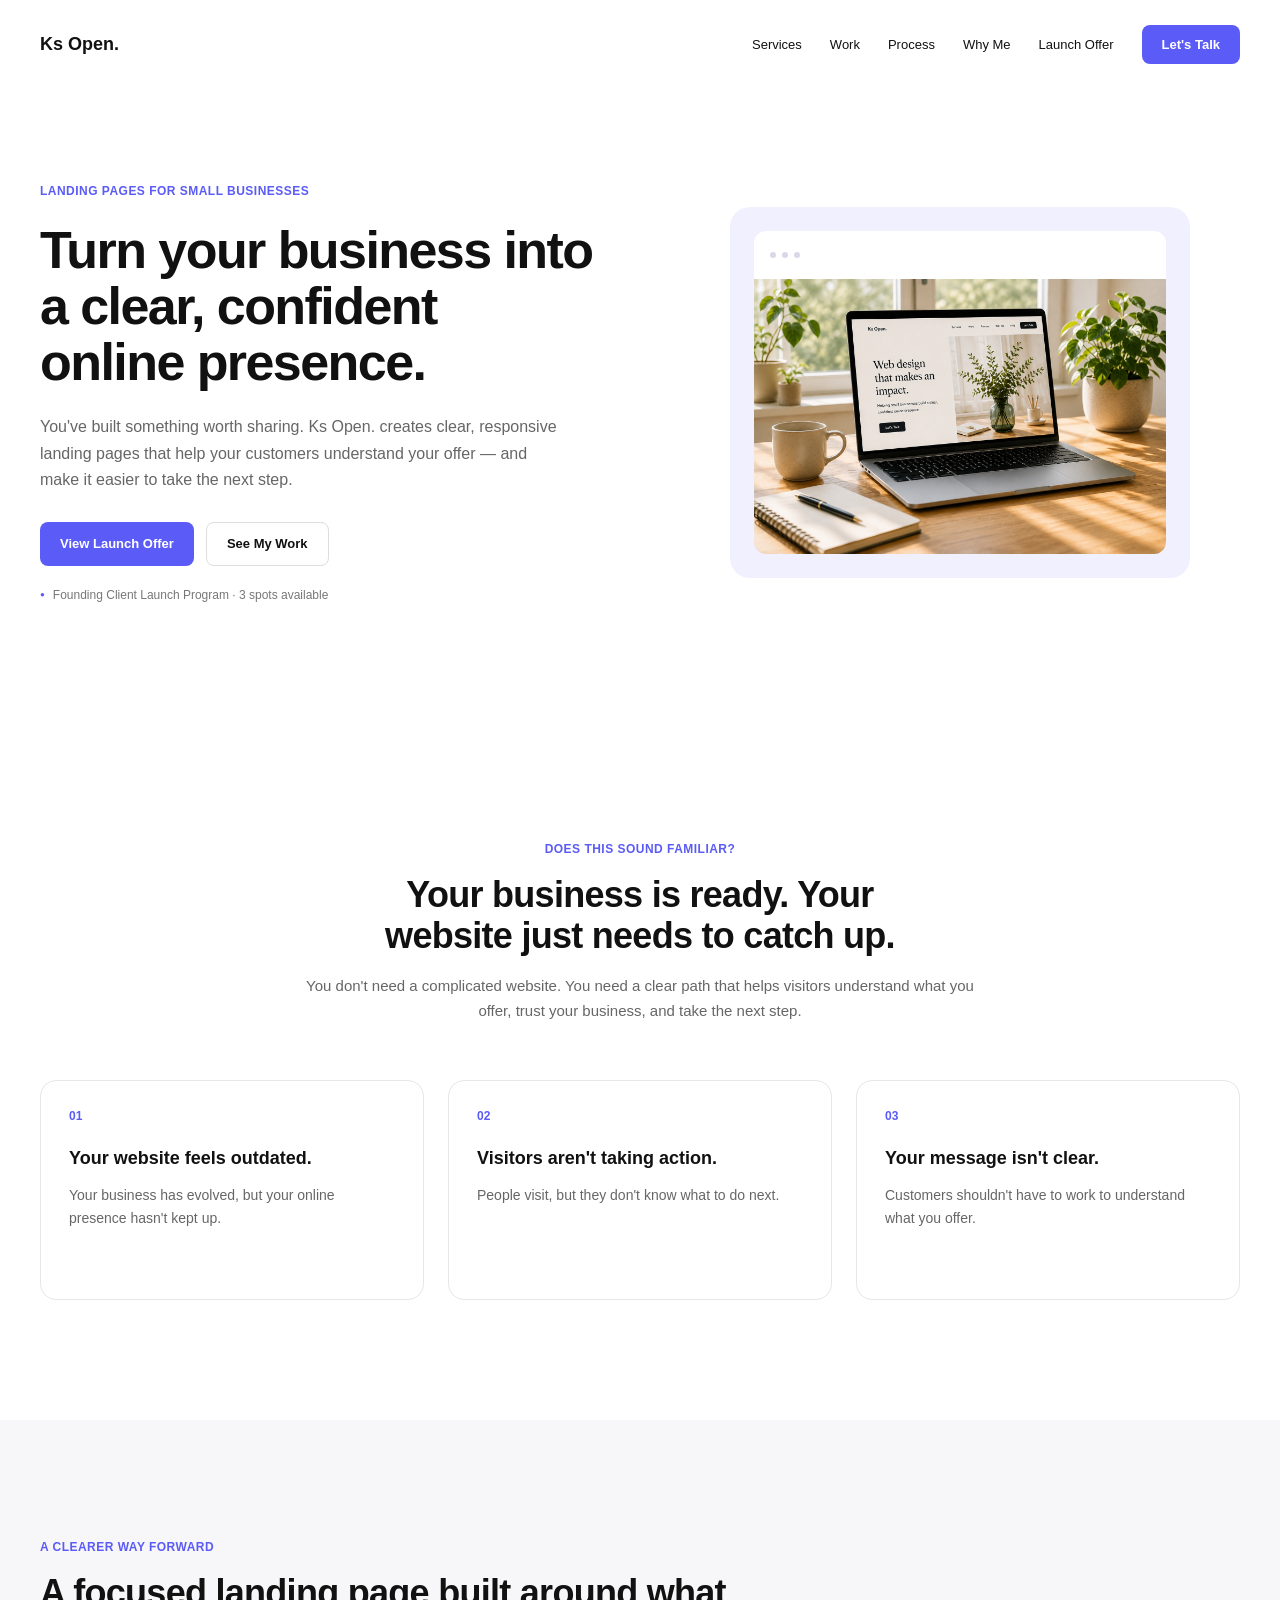
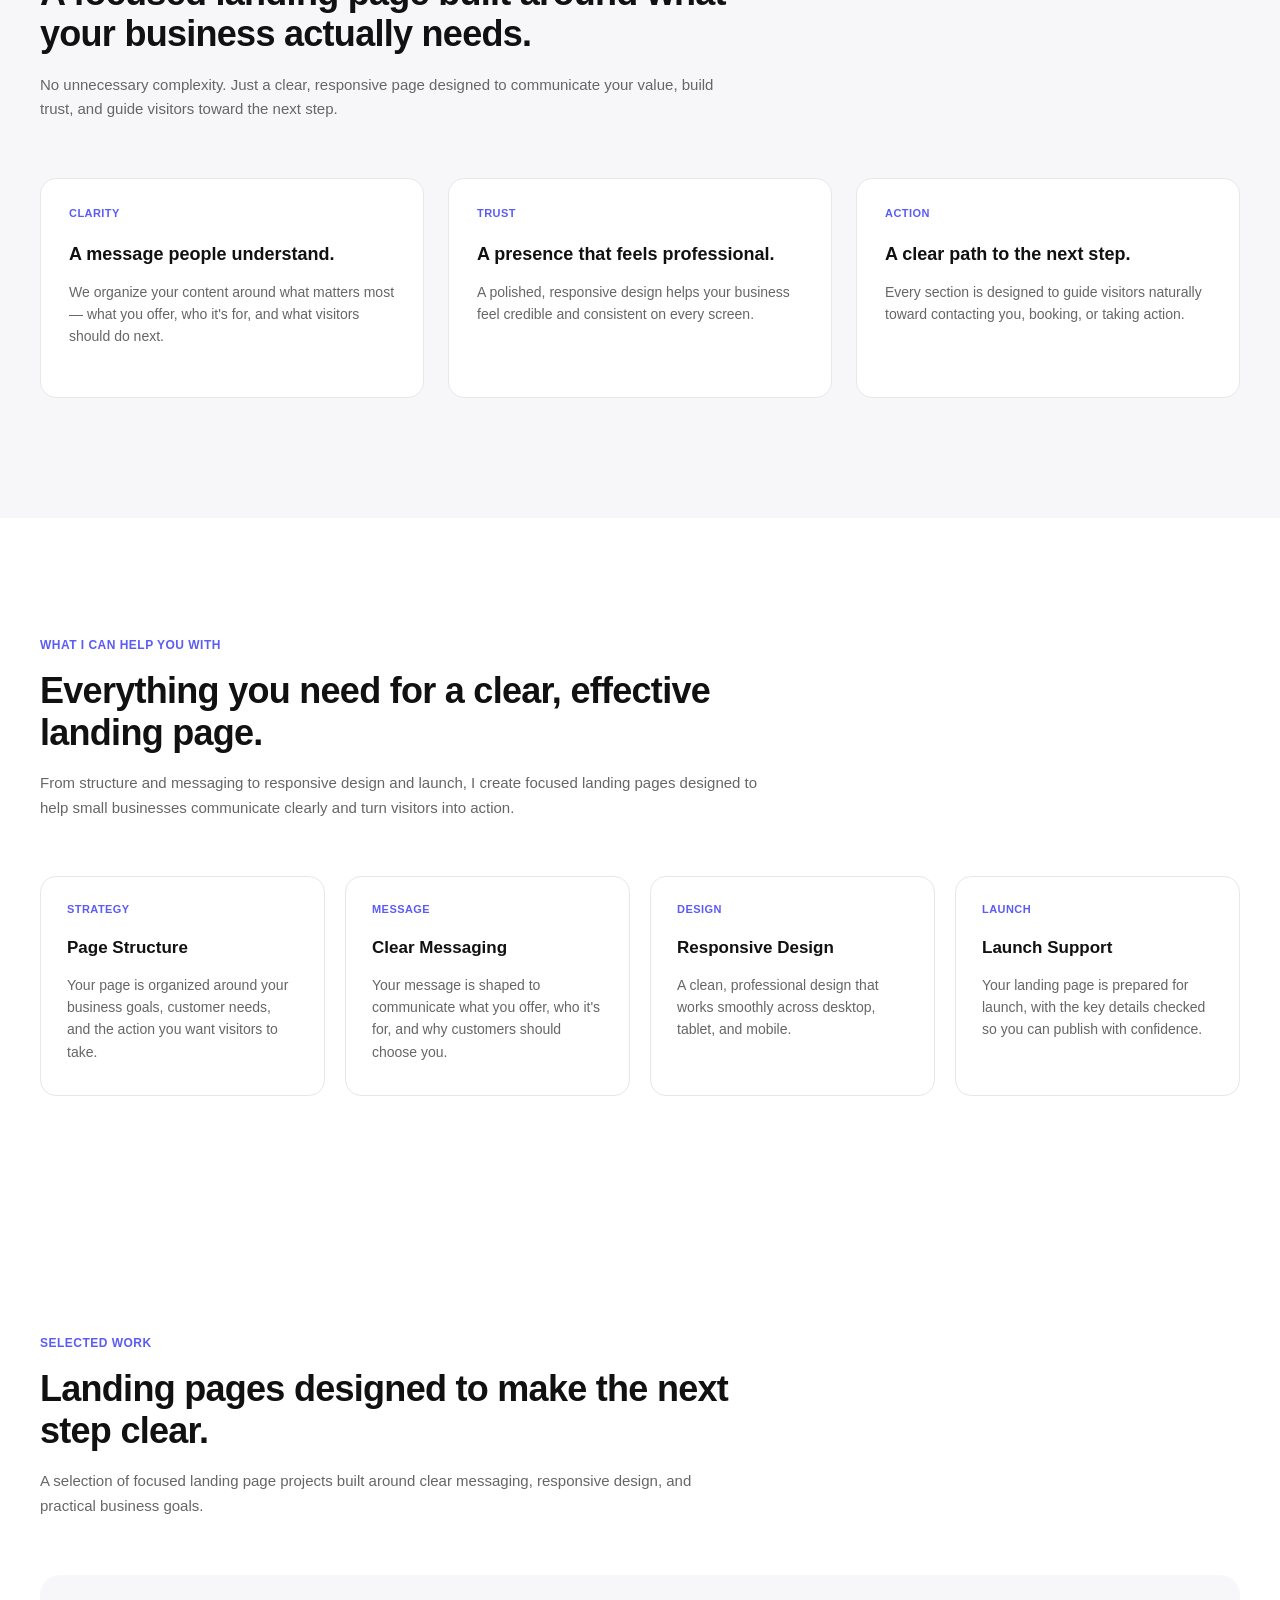
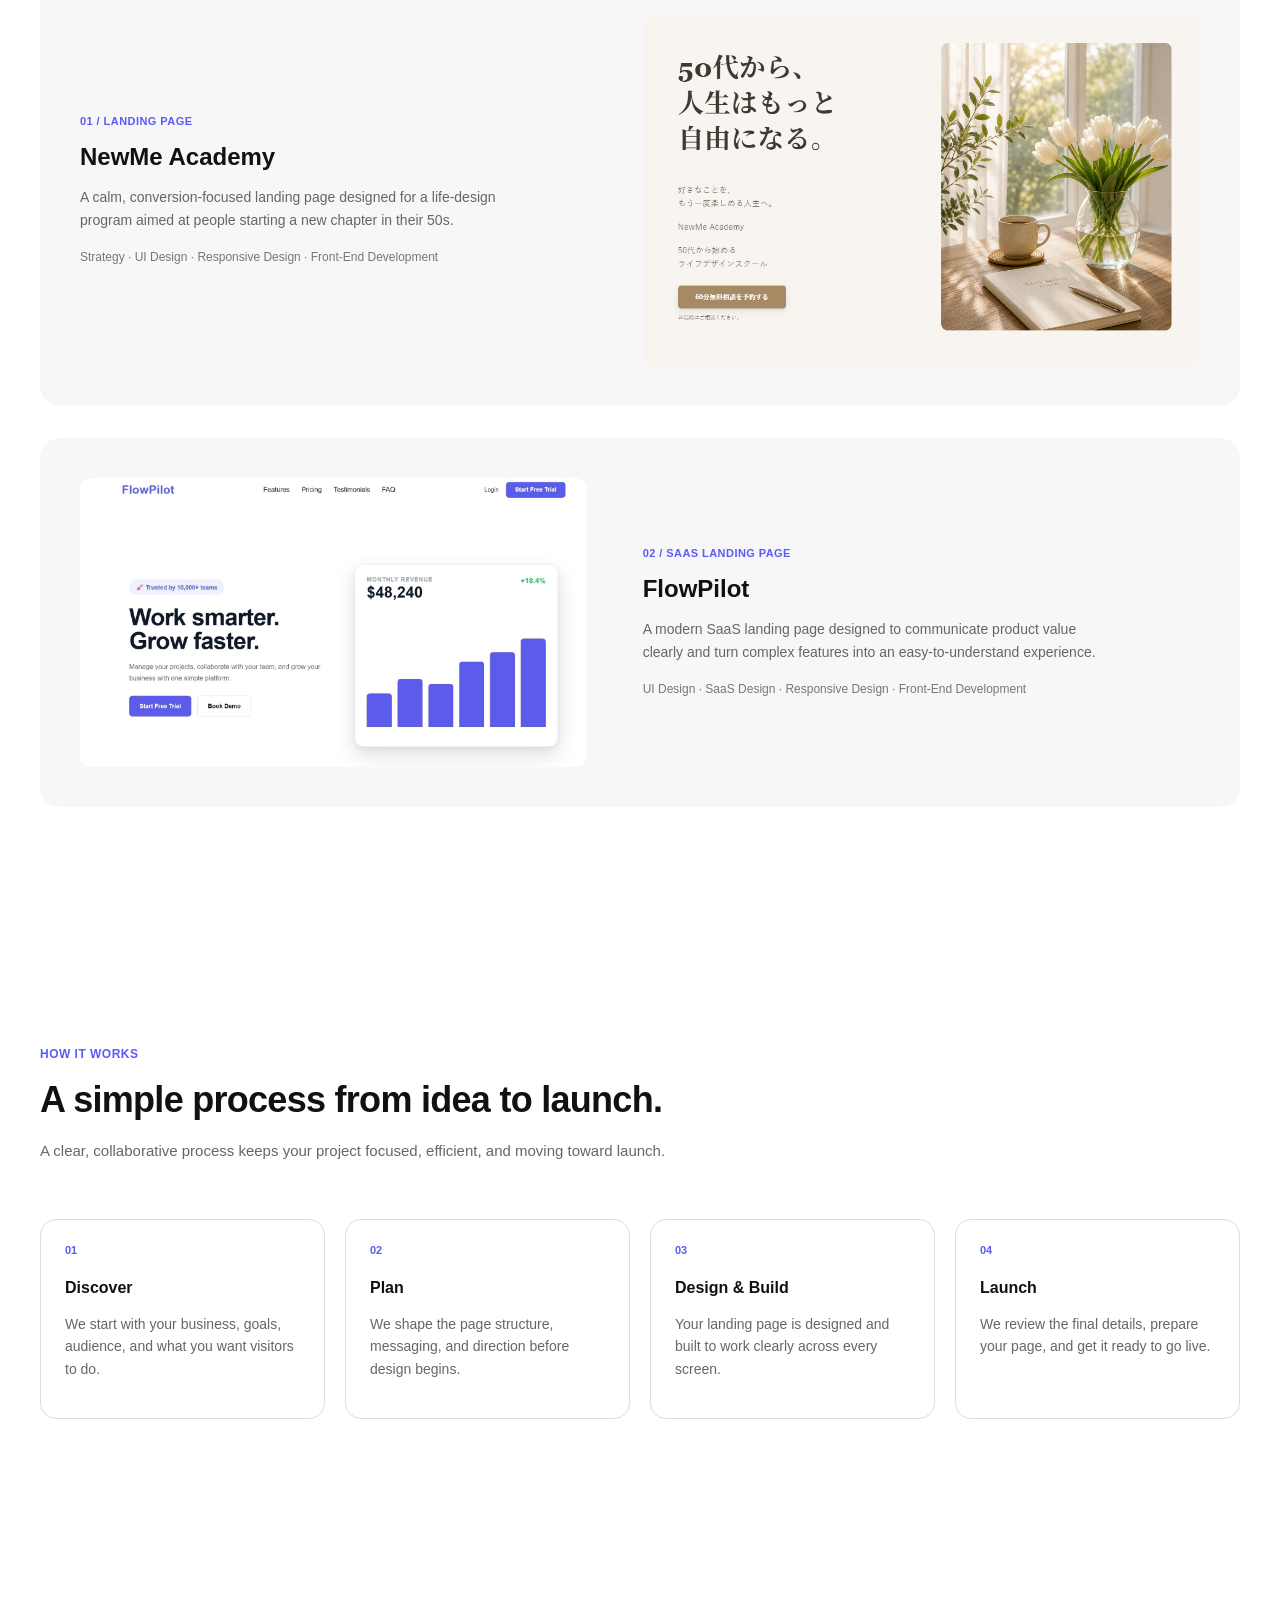
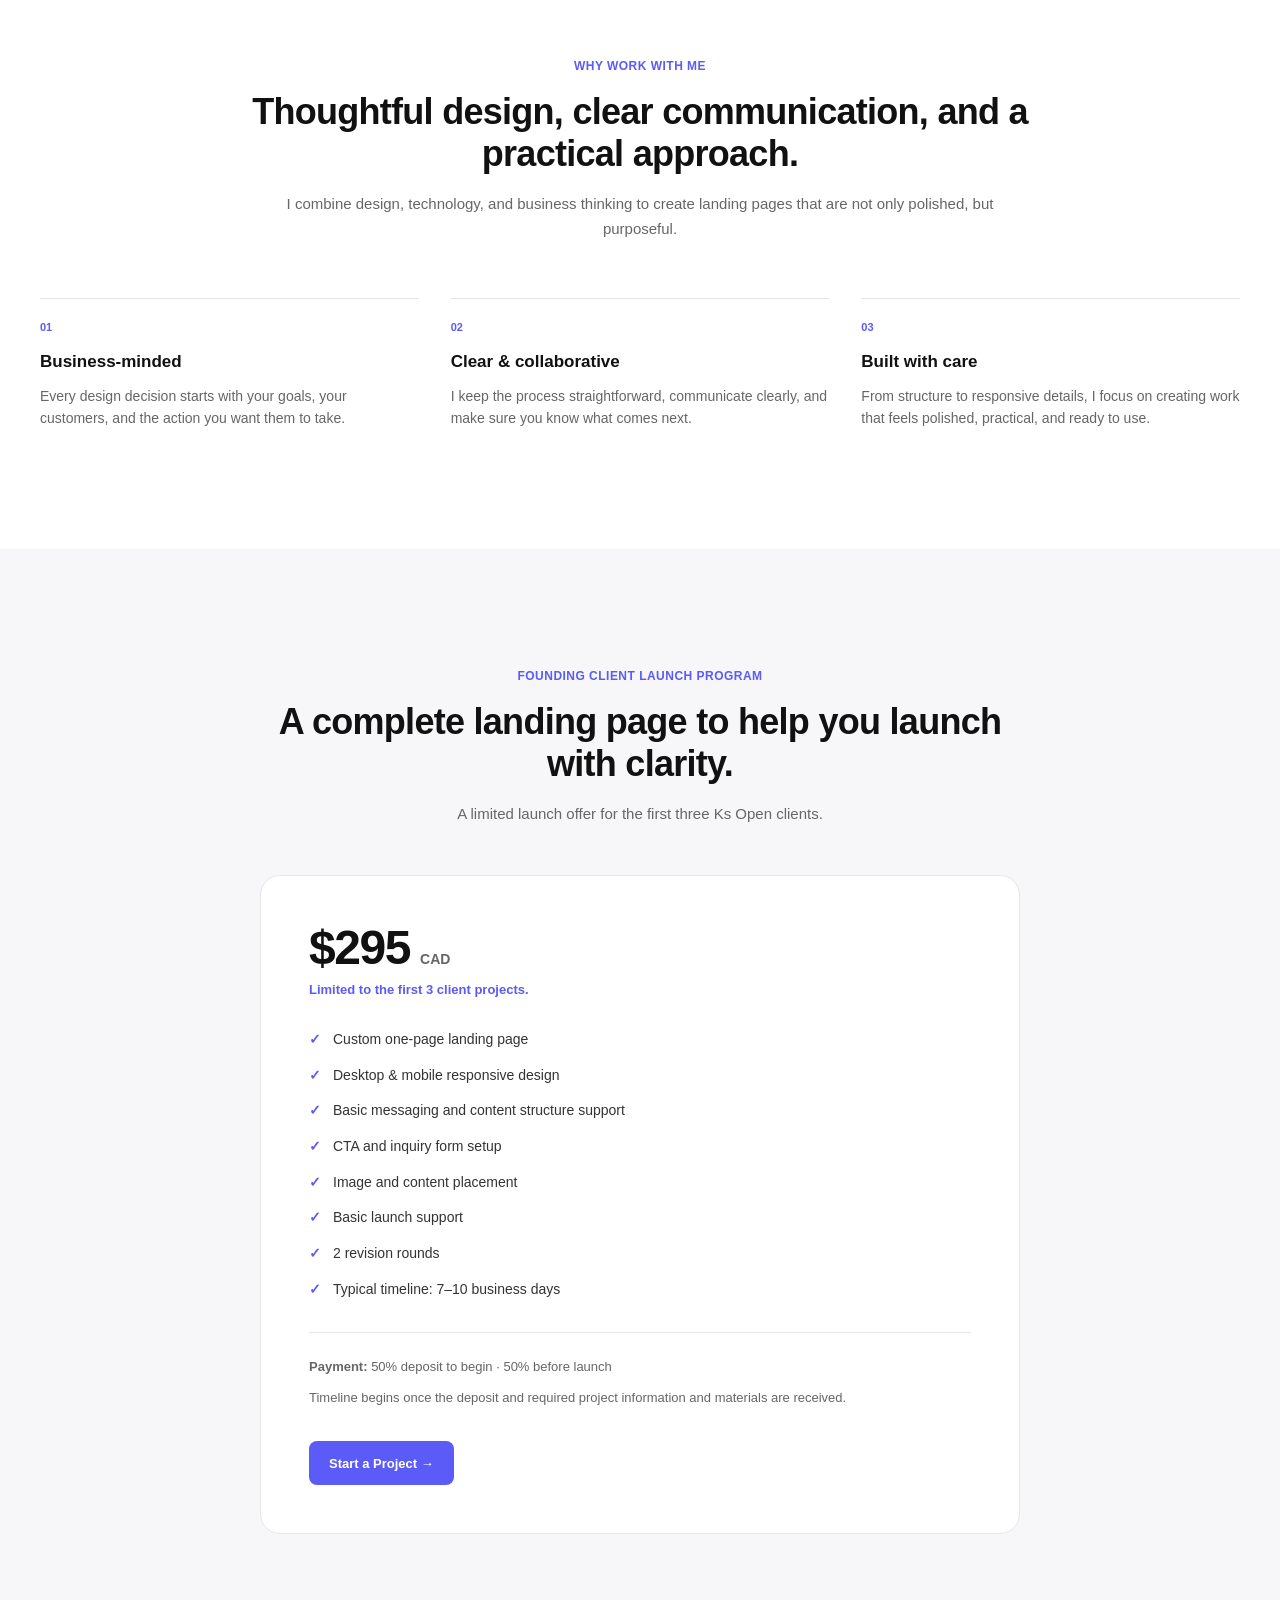
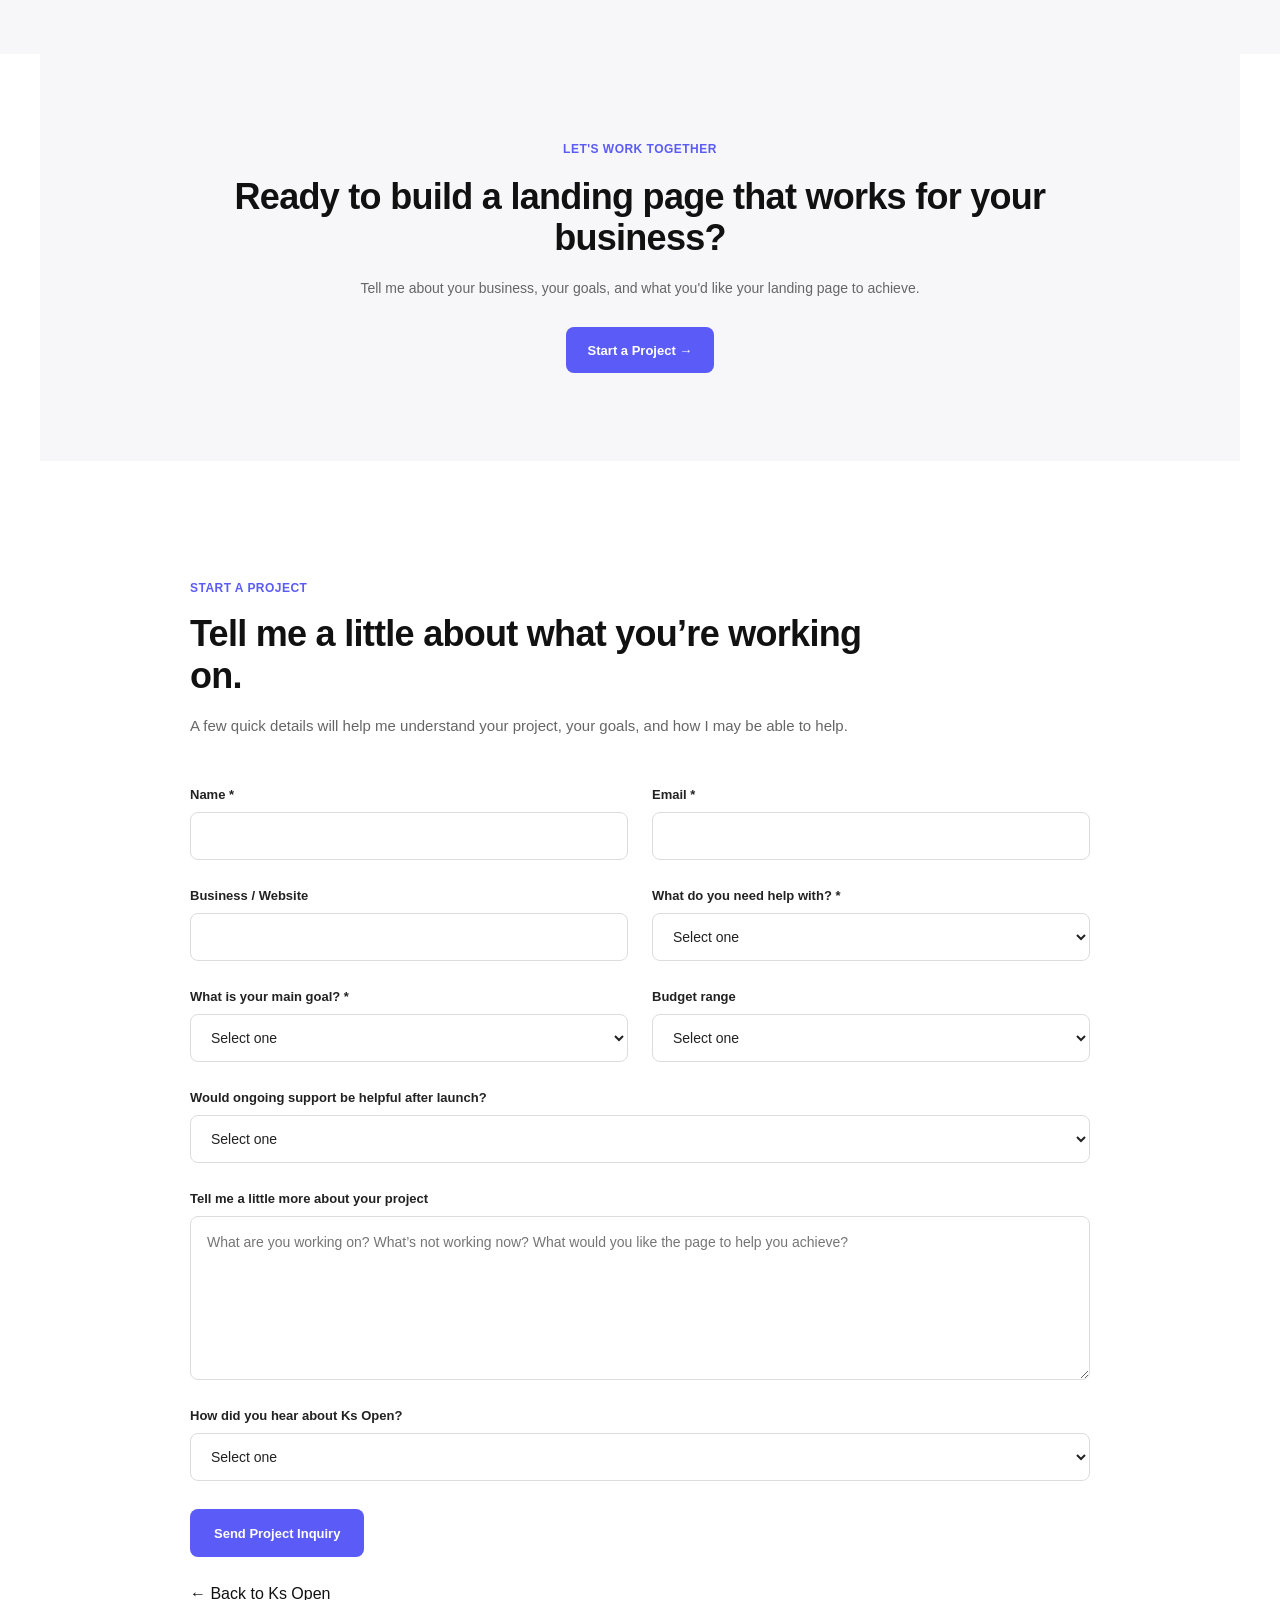
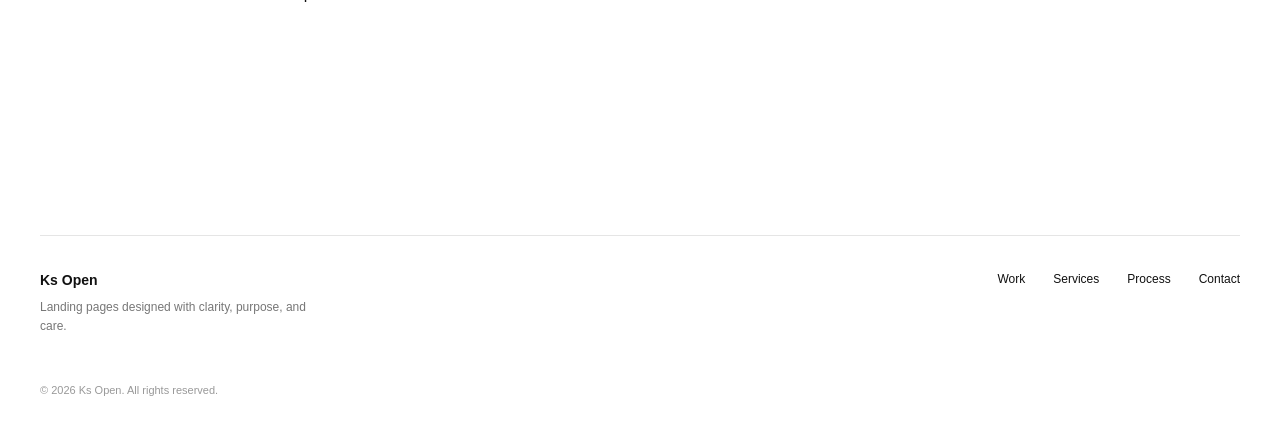
==== index.html @ d501717f "Fix inquiry form markup" ====
<!DOCTYPE html>
<html lang="en">
<head>
  <meta charset="UTF-8">
  <meta name="viewport" content="width=device-width, initial-scale=1.0">

  <title>Ks Open. | Landing Page Design</title>

  <link rel="stylesheet" href="style.css">
</head>

<body id="top">

    <!-- Navigation -->
    <header class="site-header">
    <div class="nav-container">

      <a href="#top" class="logo">Ks Open.</a>

      <nav class="nav-links">
        <a href="#services">Services</a>
        <a href="#work">Work</a>
        <a href="#process">Process</a>
        <a href="#why-me">Why Me</a>
        <a href="#launch-offer">Launch Offer</a>

        <a href="#contact" class="nav-cta">Let's Talk</a>
      </nav>

      <button class="menu-toggle"
              aria-label="Open navigation menu"
              aria-expanded="false">
        <span></span>
        <span></span>
        <span></span>
      </button>

    </div>
    </header>
    <!-- Hero -->
<main>
  <section class="hero">

    <div class="hero-container">

      <div class="hero-content">

        <p class="eyebrow">
          LANDING PAGES FOR SMALL BUSINESSES
        </p>

        <h1>
          Turn your business into<br>
          a clear, confident<br>
          online presence.
        </h1>

        <p class="hero-description">
          You've built something worth sharing. Ks Open. creates clear,
          responsive landing pages that help your customers understand
          your offer — and make it easier to take the next step.
        </p>

        <div class="hero-actions">
          <a href="#launch-offer" class="btn btn-primary">
            View Launch Offer
          </a>

          <a href="#work" class="btn btn-secondary">
            See My Work
          </a>
        </div>

        <p class="hero-note">
          <span>●</span>
          Founding Client Launch Program · 3 spots available
        </p>

      </div>

      <div class="hero-visual">
        <div class="browser-card">

          <div class="browser-bar">
            <span></span>
            <span></span>
            <span></span>
          </div>

          <div class="browser-image">
    <img
        src="images/ksopen-hero-workspace-02.png"
        alt="Ks Open web design workspace"
    >
</div>

        </div>
      </div>

    </div>

  </section>

  <!-- Problem -->
<section class="problem">

  <div class="problem-container">

    <div class="section-header">
      <p class="section-eyebrow">
        DOES THIS SOUND FAMILIAR?
      </p>

      <h2>
        Your business is ready. Your<br>
        website just needs to catch up.
      </h2>

      <p class="section-intro">
        You don't need a complicated website.
        You need a clear path that helps visitors
        understand what you offer, trust your business,
        and take the next step.
      </p>
    </div>

    <div class="problem-grid">

      <article class="problem-card">
        <span class="card-number">01</span>

        <h3>Your website feels outdated.</h3>

        <p>
          Your business has evolved, but your
          online presence hasn't kept up.
        </p>
      </article>

      <article class="problem-card">
        <span class="card-number">02</span>

        <h3>Visitors aren't taking action.</h3>

        <p>
          People visit, but they don't know
          what to do next.
        </p>
      </article>

      <article class="problem-card">
        <span class="card-number">03</span>

        <h3>Your message isn't clear.</h3>

        <p>
          Customers shouldn't have to work
          to understand what you offer.
        </p>
      </article>

    </div>

  </div>

</section>

<!-- Solution -->
<section class="solution">

  <div class="solution-container">

    <div class="solution-header">

      <p class="section-eyebrow">
        A CLEARER WAY FORWARD
      </p>

      <h2>
        A focused landing page built around what
        your business actually needs.
      </h2>

      <p class="section-intro">
        No unnecessary complexity. Just a clear, responsive page
        designed to communicate your value, build trust, and guide
        visitors toward the next step.
      </p>

    </div>

    <div class="solution-grid">

      <article class="solution-card">
        <span class="solution-label">CLARITY</span>

        <h3>A message people understand.</h3>

        <p>
          We organize your content around what matters most —
          what you offer, who it's for, and what visitors should do next.
        </p>
      </article>

      <article class="solution-card">
        <span class="solution-label">TRUST</span>

        <h3>A presence that feels professional.</h3>

        <p>
          A polished, responsive design helps your business feel
          credible and consistent on every screen.
        </p>
      </article>

      <article class="solution-card">
        <span class="solution-label">ACTION</span>

        <h3>A clear path to the next step.</h3>

        <p>
          Every section is designed to guide visitors naturally
          toward contacting you, booking, or taking action.
        </p>
      </article>

    </div>

  </div>

</section>
<!-- Services -->
<section class="services" id="services">

  <div class="services-container">

    <div class="services-header">

      <p class="section-eyebrow">
        WHAT I CAN HELP YOU WITH
      </p>

      <h2>
        Everything you need for a clear, effective landing page.
      </h2>

      <p class="section-intro">
        From structure and messaging to responsive design and launch,
        I create focused landing pages designed to help small businesses
        communicate clearly and turn visitors into action.
      </p>

    </div>

    <div class="services-grid">

      <article class="service-card">
        <span class="service-label">STRATEGY</span>

        <h3>Page Structure</h3>

        <p>
          Your page is organized around your business goals,
          customer needs, and the action you want visitors to take.
        </p>
      </article>

      <article class="service-card">
        <span class="service-label">MESSAGE</span>

        <h3>Clear Messaging</h3>

        <p>
          Your message is shaped to communicate what you offer,
          who it's for, and why customers should choose you.
        </p>
      </article>

      <article class="service-card">
        <span class="service-label">DESIGN</span>

        <h3>Responsive Design</h3>

        <p>
          A clean, professional design that works smoothly
          across desktop, tablet, and mobile.
        </p>
      </article>

      <article class="service-card">
        <span class="service-label">LAUNCH</span>

        <h3>Launch Support</h3>

        <p>
          Your landing page is prepared for launch,
          with the key details checked so you can publish with confidence.
        </p>
      </article>

    </div>

  </div>

</section>
<!-- Work -->
<section class="work" id="work">

  <div class="work-container">

    <div class="work-header">
      <p class="section-eyebrow">SELECTED WORK</p>

      <h2>
        Landing pages designed to make the
        next step clear.
      </h2>

      <p class="section-intro">
        A selection of focused landing page projects built around
        clear messaging, responsive design, and practical business goals.
      </p>
    </div>

    <article class="work-project">

      <div class="project-info">
        <span class="project-label">01 / LANDING PAGE</span>

        <h3>NewMe Academy</h3>

        <p>
          A calm, conversion-focused landing page designed
          for a life-design program aimed at people starting
          a new chapter in their 50s.
        </p>

        <p class="project-meta">
          Strategy · UI Design · Responsive Design · Front-End Development
        </p>
      </div>

      <div class="project-visual">
        <img
          src="images/newme-academy-preview.png"
          alt="NewMe Academy landing page project"
        >
      </div>

    </article>

    <article class="work-project work-project-reverse">

      <div class="project-visual">
        <img
          src="images/flowpilot-preview.png"
          alt="FlowPilot landing page project"
        >
      </div>

      <div class="project-info">
        <span class="project-label">02 / SAAS LANDING PAGE</span>

        <h3>FlowPilot</h3>

        <p>
          A modern SaaS landing page designed to communicate
          product value clearly and turn complex features
          into an easy-to-understand experience.
        </p>

        <p class="project-meta">
          UI Design · SaaS Design · Responsive Design · Front-End Development
        </p>
      </div>

    </article>

  </div>

</section>
<!-- Process -->
<section class="process" id="process">

  <div class="process-container">

    <div class="process-header">

      <p class="section-eyebrow">
        HOW IT WORKS
      </p>

      <h2>
        A simple process from idea to launch.
      </h2>

      <p class="section-intro">
        A clear, collaborative process keeps your project focused,
        efficient, and moving toward launch.
      </p>

    </div>

    <div class="process-grid">

      <article class="process-card">
        <span class="process-number">01</span>

        <h3>Discover</h3>

        <p>
          We start with your business, goals, audience,
          and what you want visitors to do.
        </p>
      </article>

      <article class="process-card">
        <span class="process-number">02</span>

        <h3>Plan</h3>

        <p>
          We shape the page structure, messaging,
          and direction before design begins.
        </p>
      </article>

      <article class="process-card">
        <span class="process-number">03</span>

        <h3>Design &amp; Build</h3>

        <p>
          Your landing page is designed and built
          to work clearly across every screen.
        </p>
      </article>

      <article class="process-card">
        <span class="process-number">04</span>

        <h3>Launch</h3>

        <p>
          We review the final details, prepare your page,
          and get it ready to go live.
        </p>
      </article>

    </div>

  </div>

</section>
<!-- Why Me -->
<section class="why-me" id="why-me">

  <div class="why-me-container">

    <div class="why-me-header">

      <p class="section-eyebrow">
        WHY WORK WITH ME
      </p>

      <h2>
        Thoughtful design, clear communication, and
        a practical approach.
      </h2>

      <p class="section-intro">
        I combine design, technology, and business thinking
        to create landing pages that are not only polished,
        but purposeful.
      </p>

    </div>

    <div class="why-me-grid">

      <article class="why-me-point">

        <span class="why-me-number">01</span>

        <h3>Business-minded</h3>

        <p>
          Every design decision starts with your goals,
          your customers, and the action you want them to take.
        </p>

      </article>

      <article class="why-me-point">

        <span class="why-me-number">02</span>

        <h3>Clear &amp; collaborative</h3>

        <p>
          I keep the process straightforward, communicate
          clearly, and make sure you know what comes next.
        </p>

      </article>

      <article class="why-me-point">

        <span class="why-me-number">03</span>

        <h3>Built with care</h3>

        <p>
          From structure to responsive details, I focus on
          creating work that feels polished, practical,
          and ready to use.
        </p>

      </article>

    </div>

  </div>

</section>
<!-- Founding Client Offer -->
<section class="launch-offer" id="launch-offer">

  <div class="launch-offer-container">

    <div class="launch-offer-header">

      <p class="section-eyebrow">
        FOUNDING CLIENT LAUNCH PROGRAM
      </p>

      <h2>
        A complete landing page to help you launch with clarity.
      </h2>

      <p class="section-intro">
        A limited launch offer for the first three Ks Open clients.
      </p>

    </div>

    <div class="launch-offer-card">

      <div class="offer-price">
        <span class="offer-price-amount">$295</span>
        <span class="offer-price-currency">CAD</span>
      </div>

      <p class="offer-limit">
        Limited to the first 3 client projects.
      </p>

      <ul class="offer-features">
        <li>Custom one-page landing page</li>
        <li>Desktop & mobile responsive design</li>
        <li>Basic messaging and content structure support</li>
        <li>CTA and inquiry form setup</li>
        <li>Image and content placement</li>
        <li>Basic launch support</li>
        <li>2 revision rounds</li>
        <li>Typical timeline: 7–10 business days</li>
      </ul>

      <div class="offer-terms">
        <p>
          <strong>Payment:</strong>
          50% deposit to begin · 50% before launch
        </p>

        <p>
          Timeline begins once the deposit and required
          project information and materials are received.
        </p>
      </div>

      <a href="#inquiry" class="btn btn-primary">
        Start a Project →
      </a>

    </div>

  </div>

</section>

<!-- CTA -->
<section class="cta" id="contact">

  <div class="cta-container">

    <p class="section-eyebrow">
      LET'S WORK TOGETHER
    </p>

    <h2>
      Ready to build a landing page that works for your business?
    </h2>

    <p class="cta-description">
      Tell me about your business, your goals, and what you'd like
      your landing page to achieve.
    </p>

    <a href="#inquiry" class="cta-button">
  Start a Project →
</a>

  </div>

</section>
<!-- Project Inquiry -->
<div class="inquiry-container" id="inquiry">

    <div class="inquiry-header">
        <p class="section-eyebrow">
            START A PROJECT
        </p>

      <h2>
        Tell me a little about what you’re working on.
      </h2>

      <p class="section-intro">
        A few quick details will help me understand your project,
        your goals, and how I may be able to help.
      </p>
    </div>

    <form
  class="inquiry-form"
  action="https://submit-form.com/Q7QNIc1bm"
  method="POST"
>
<input
  type="hidden"
  name="_redirect"
  value="https://ksopen.ca/thank-you.html"


<input
  type="hidden"
  name="_append"
  value="false"
>

      <div class="form-group">
        <label for="name">Name *</label>
        <input
          type="text"
          id="name"
          name="name"
          required
        >
      </div>

      <div class="form-group">
        <label for="email">Email *</label>
        <input
          type="email"
          id="email"
          name="email"
          required
        >
      </div>

      <div class="form-group">
        <label for="business">Business / Website</label>
        <input
          type="text"
          id="business"
          name="business"
        >
      </div>

      <div class="form-group">
        <label for="help">What do you need help with? *</label>

        <select id="help" name="help" required>
          <option value="">Select one</option>
          <option value="new-landing-page">New landing page</option>
          <option value="redesign">Redesign</option>
          <option value="website">Website</option>
          <option value="not-sure">Not sure yet</option>
        </select>
      </div>

      <div class="form-group">
        <label for="goal">What is your main goal? *</label>

        <select id="goal" name="goal" required>
          <option value="">Select one</option>
          <option value="more-inquiries">Get more inquiries</option>
          <option value="clear-service">Explain my service clearly</option>
          <option value="launch-offer">Launch a new offer</option>
          <option value="credibility">Improve credibility</option>
          <option value="other">Other</option>
        </select>
      </div>

      <div class="form-group">
        <label for="budget">Budget range</label>

        <select id="budget" name="budget">
          <option value="">Select one</option>
          <option value="under-300">Under $300</option>
          <option value="300-500">$300–500</option>
          <option value="500-1000">$500–1,000</option>
          <option value="1000-plus">$1,000+</option>
          <option value="not-sure">Not sure yet</option>
        </select>
      </div>

      <div class="form-group">
        <label for="support">
          Would ongoing support be helpful after launch?
        </label>

        <select id="support" name="support">
          <option value="">Select one</option>
          <option value="no">No, I only need the initial project</option>
          <option value="occasional">Occasional updates when needed</option>
          <option value="monthly">Monthly maintenance & updates</option>
          <option value="discuss">I'd like to discuss options</option>
          <option value="not-sure">Not sure yet</option>
        </select>
      </div>

      <div class="form-group">
        <label for="details">
          Tell me a little more about your project
        </label>

        <textarea
          id="details"
          name="details"
          rows="6"
          placeholder="What are you working on? What’s not working now? What would you like the page to help you achieve?"
        ></textarea>
      </div>

      <div class="form-group">
        <label for="source">How did you hear about Ks Open?</label>

        <select id="source" name="source">
          <option value="">Select one</option>
          <option value="referral">Referral</option>
          <option value="linkedin">LinkedIn</option>
          <option value="instagram">Instagram</option>
          <option value="google">Google</option>
          <option value="other">Other</option>
        </select>
      </div>

      <button type="submit" class="form-submit">
    Send Project Inquiry
</button>

<a href="#top" class="back-to-top back-to-top-bottom">
    ← Back to Ks Open
</a>

</form>

  </div>

</section>

</main>
  </header>
<!-- Footer -->
<footer class="site-footer">

  <div class="footer-container">

    <div class="footer-divider"></div>

    <div class="footer-main">

      <div class="footer-brand">
        <h3>Ks Open</h3>

        <p>
          Landing pages designed with clarity,
          purpose, and care.
        </p>
      </div>

      <nav class="footer-nav">
        <a href="#work">Work</a>
        <a href="#services">Services</a>
        <a href="#process">Process</a>
        <a href="#contact">Contact</a>
      </nav>

    </div>

    <p class="footer-copy">
      © 2026 Ks Open. All rights reserved.
    </p>

  </div>

</footer>

  <script src="script.js"></script>

</body>
 
  <script src="script.js"></script>
</body>
</html>
---- style.css ----
* {
  box-sizing: border-box;
  margin: 0;
  padding: 0;
}

body {
  font-family: Arial, sans-serif;
  color: #111111;
  background: #ffffff;
}

a {
  color: inherit;
  text-decoration: none;
}

.site-header {
    width: 100%;
    background: #ffffff;
    position: sticky;
    top: 0;
    z-index: 1000;
}

.nav-container {
  width: min(1200px, calc(100% - 48px));
  margin: 0 auto;
  min-height: 88px;

  display: flex;
  align-items: center;
  justify-content: space-between;
}

.logo {
  font-size: 18px;
  font-weight: 600;
}

.nav-links {
  display: flex;
  align-items: center;
  gap: 28px;

  font-size: 13px;
}

.nav-cta {
  padding: 12px 20px;
  border-radius: 8px;
  background: #5b5bf7;
  color: #ffffff;
  font-weight: 600;
}

.menu-toggle {
  display: none;
  width: 32px;
  height: 32px;

  border: 0;
  background: transparent;
  cursor: pointer;

  flex-direction: column;
  justify-content: center;
  gap: 4px;
}

.menu-toggle span {
  width: 18px;
  height: 1.5px;
  background: #111111;
  display: block;
}
/* =========================
   Hero
   ========================= */

.hero {
  width: 100%;
  background: #ffffff;
}

.hero-container {
  width: min(1200px, calc(100% - 48px));
  margin: 0 auto;
  padding: 96px 0 120px;

  display: grid;
  grid-template-columns: 1fr 1fr;
  align-items: center;
  gap: 80px;
}

.hero-content {
  max-width: 560px;
}

.eyebrow {
  margin-bottom: 24px;

  font-size: 12px;
  font-weight: 700;
  letter-spacing: 0.04em;
  color: #5b5bf7;
}

.hero h1 {
  margin-bottom: 24px;

  font-size: 52px;
  line-height: 1.08;
  letter-spacing: -0.03em;
  font-weight: 700;
}

.hero-description {
  max-width: 520px;
  margin-bottom: 28px;

  font-size: 16px;
  line-height: 1.65;
  color: #666666;
}

.hero-actions {
  display: flex;
  align-items: center;
  gap: 12px;

  margin-bottom: 22px;
}

.btn {
  display: inline-flex;
  align-items: center;
  justify-content: center;

  min-height: 44px;
  padding: 0 20px;

  border-radius: 8px;
  font-size: 13px;
  font-weight: 600;
}

.btn-primary {
  background: #5b5bf7;
  color: #ffffff;
}

.btn-secondary {
  border: 1px solid #dddddd;
  background: #ffffff;
  color: #111111;
}

.hero-note {
  display: flex;
  align-items: center;
  gap: 8px;

  font-size: 12px;
  color: #777777;
}

.hero-note span {
  color: #5b5bf7;
  font-size: 8px;
}

.hero-visual {
  display: flex;
  justify-content: center;
  align-items: center;
}

.browser-card {
  width: 100%;
  max-width: 460px;

  padding: 24px;
  border-radius: 20px;
  background: #f1f0ff;
}

.browser-bar {
  height: 48px;
  padding: 0 16px;

  display: flex;
  align-items: center;
  gap: 6px;

  background: #ffffff;
  border-radius: 12px 12px 0 0;
}

.browser-bar span {
  width: 6px;
  height: 6px;
  border-radius: 50%;
  background: #d8d8e8;
}

.browser-image {
  overflow: hidden;
  background: #ffffff;
  border-radius: 0 0 12px 12px;
}

.browser-image img {
  display: block;
  width: 100%;
  height: auto;
}
/* =========================
   Problem
   ========================= */

.problem {
  width: 100%;
  background: #ffffff;
}

.problem-container {
  width: min(1200px, calc(100% - 48px));
  margin: 0 auto;
  padding: 120px 0;
}

.section-header {
  max-width: 760px;
  margin: 0 auto 56px;
  text-align: center;
}

.section-eyebrow {
  margin-bottom: 18px;

  font-size: 12px;
  font-weight: 700;
  letter-spacing: 0.04em;
  color: #5b5bf7;
}

.section-header h2 {
  margin-bottom: 18px;

  font-size: 36px;
  line-height: 1.15;
  letter-spacing: -0.02em;
}

.section-intro {
  max-width: 680px;
  margin: 0 auto;

  font-size: 15px;
  line-height: 1.65;
  color: #666666;
}

.problem-grid {
  display: grid;
  grid-template-columns: repeat(3, 1fr);
  gap: 24px;
}

.problem-card {
  min-height: 220px;
  padding: 28px;

  border: 1px solid #e7e7e7;
  border-radius: 16px;
  background: #ffffff;
}

.card-number {
  display: block;
  margin-bottom: 24px;

  font-size: 12px;
  font-weight: 700;
  color: #5b5bf7;
}

.problem-card h3 {
  margin-bottom: 14px;

  font-size: 18px;
  line-height: 1.3;
}

.problem-card p {
  font-size: 14px;
  line-height: 1.6;
  color: #666666;
}

/* =========================
   Solution
   ========================= */

.solution {
  width: 100%;
  background: #f7f7f9;
}

.solution-container {
  width: min(1200px, calc(100% - 48px));
  margin: 0 auto;
  padding: 120px 0;
}

.solution-header {
  max-width: 760px;
  margin-bottom: 56px;
}

.solution-header h2 {
  max-width: 720px;
  margin-bottom: 18px;

  font-size: 36px;
  line-height: 1.15;
  letter-spacing: -0.02em;
}

.solution-header .section-intro {
  max-width: 680px;
  margin: 0;
}

.solution-grid {
  display: grid;
  grid-template-columns: repeat(3, 1fr);
  gap: 24px;
}

.solution-card {
  min-height: 220px;
  padding: 28px;

  background: #ffffff;
  border: 1px solid #e7e7e7;
  border-radius: 16px;
}

.solution-label {
  display: block;
  margin-bottom: 24px;

  font-size: 11px;
  font-weight: 700;
  letter-spacing: 0.04em;
  color: #5b5bf7;
}

.solution-card h3 {
  margin-bottom: 14px;

  font-size: 18px;
  line-height: 1.3;
}

.solution-card p {
  font-size: 14px;
  line-height: 1.6;
  color: #666666;
}
/* =========================
   Services
   ========================= */

.services {
  width: 100%;
  background: #ffffff;
}

.services-container {
  width: min(1200px, calc(100% - 48px));
  margin: 0 auto;
  padding: 120px 0;
}

.services-header {
  max-width: 820px;
  margin-bottom: 56px;
}

.services-header h2 {
  max-width: 760px;
  margin-bottom: 18px;

  font-size: 36px;
  line-height: 1.15;
  letter-spacing: -0.02em;
}

.services-header .section-intro {
  max-width: 720px;
  margin: 0;
}

.services-grid {
  display: grid;
  grid-template-columns: repeat(4, 1fr);
  gap: 20px;
}

.service-card {
  min-height: 220px;
  padding: 26px;

  border: 1px solid #e7e7e7;
  border-radius: 16px;
  background: #ffffff;
}

.service-label {
  display: block;
  margin-bottom: 22px;

  font-size: 11px;
  font-weight: 700;
  letter-spacing: 0.04em;
  color: #5b5bf7;
}

.service-card h3 {
  margin-bottom: 14px;

  font-size: 17px;
  line-height: 1.3;
}

.service-card p {
  font-size: 14px;
  line-height: 1.6;
  color: #666666;
}

/* =========================
   Work
   ========================= */

.work {
  width: 100%;
  background: #ffffff;
}

.work-container {
  width: min(1200px, calc(100% - 48px));
  margin: 0 auto;
  padding: 120px 0;
}

.work-header {
  max-width: 780px;
  margin-bottom: 56px;
}

.work-header h2 {
  max-width: 720px;
  margin-bottom: 18px;

  font-size: 36px;
  line-height: 1.15;
  letter-spacing: -0.02em;
}

.work-header .section-intro {
  max-width: 700px;
  margin: 0;
}

.work-project {
  display: grid;
  grid-template-columns: 1fr 1.1fr;
  align-items: center;
  gap: 56px;

  padding: 40px;
  margin-bottom: 32px;

  background: #f7f7f9;
  border-radius: 20px;
}

.work-project:last-child {
  margin-bottom: 0;
}

.project-info {
  max-width: 460px;
}

.project-label {
  display: block;
  margin-bottom: 16px;

  font-size: 11px;
  font-weight: 700;
  letter-spacing: 0.04em;
  color: #5b5bf7;
}

.project-info h3 {
  margin-bottom: 14px;

  font-size: 24px;
  line-height: 1.2;
}

.project-info > p:not(.project-meta) {
  margin-bottom: 16px;

  font-size: 14px;
  line-height: 1.65;
  color: #666666;
}

.project-meta {
  font-size: 12px;
  line-height: 1.5;
  color: #777777;
}

.project-visual {
  width: 100%;
}

.project-visual img {
  display: block;
  width: 100%;
  height: auto;
  border-radius: 12px;
}

/* =========================
   Process
   ========================= */

.process {
  width: 100%;
  background: #ffffff;
}

.process-container {
  width: min(1200px, calc(100% - 48px));
  margin: 0 auto;
  padding: 120px 0;
}

.process-header {
  max-width: 760px;
  margin-bottom: 56px;
}

.process-header h2 {
  margin-bottom: 18px;

  font-size: 36px;
  line-height: 1.15;
  letter-spacing: -0.02em;
}

.process-header .section-intro {
  max-width: 680px;
  margin: 0;
}

.process-grid {
  display: grid;
  grid-template-columns: repeat(4, 1fr);
  gap: 20px;
}

.process-card {
  min-height: 200px;
  padding: 24px;

  background: #ffffff;
  border: 1px solid #dcdcdc;
  border-radius: 16px;
}

.process-number {
  display: block;
  margin-bottom: 22px;

  font-size: 11px;
  font-weight: 700;
  color: #5b5bf7;
}

.process-card h3 {
  margin-bottom: 14px;

  font-size: 16px;
  line-height: 1.3;
}

.process-card p {
  font-size: 14px;
  line-height: 1.6;
  color: #666666;
}

/* =========================
   Why Me
   ========================= */

.why-me {
  width: 100%;
  background: #ffffff;
}

.why-me-container {
  width: min(1200px, calc(100% - 48px));
  margin: 0 auto;
  padding: 120px 0;
}

.why-me-header {
  max-width: 820px;
  margin: 0 auto 56px;
  text-align: center;
}

.why-me-header h2 {
  margin-bottom: 18px;

  font-size: 36px;
  line-height: 1.15;
  letter-spacing: -0.02em;
}

.why-me-header .section-intro {
  max-width: 720px;
  margin: 0 auto;
}

.why-me-grid {
  display: grid;
  grid-template-columns: repeat(3, 1fr);
  gap: 32px;
}

.why-me-point {
  padding-top: 22px;
  border-top: 1px solid #e2e2e2;
}

.why-me-number {
  display: block;
  margin-bottom: 18px;

  font-size: 11px;
  font-weight: 700;
  color: #5b5bf7;
}

.why-me-point h3 {
  margin-bottom: 12px;

  font-size: 17px;
  line-height: 1.3;
}

.why-me-point p {
  font-size: 14px;
  line-height: 1.6;
  color: #666666;
}
/* =========================
   Founding Client Offer
   ========================= */

.launch-offer {
  width: 100%;
  background: #f7f7f9;
}

.launch-offer-container {
  width: min(1000px, calc(100% - 48px));
  margin: 0 auto;
  padding: 120px 0;
}

.launch-offer-header {
  max-width: 760px;
  margin: 0 auto 48px;
  text-align: center;
}

.launch-offer-header h2 {
  margin-bottom: 18px;

  font-size: 36px;
  line-height: 1.15;
  letter-spacing: -0.02em;
}

.launch-offer-header .section-intro {
  margin: 0 auto;
  max-width: 620px;
}

.launch-offer-card {
  max-width: 760px;
  margin: 0 auto;
  padding: 48px;

  background: #ffffff;
  border: 1px solid #e7e7e7;
  border-radius: 20px;
}

.offer-price {
  display: flex;
  align-items: baseline;
  gap: 10px;

  margin-bottom: 10px;
}

.offer-price-amount {
  font-size: 48px;
  line-height: 1;
  font-weight: 700;
  letter-spacing: -0.03em;
}

.offer-price-currency {
  font-size: 14px;
  font-weight: 600;
  color: #666666;
}

.offer-limit {
  margin-bottom: 32px;

  font-size: 13px;
  color: #5b5bf7;
  font-weight: 600;
}

.offer-features {
  display: grid;
  gap: 14px;

  margin: 0 0 32px;
  padding: 0;

  list-style: none;
}

.offer-features li {
  position: relative;
  padding-left: 24px;

  font-size: 14px;
  line-height: 1.55;
  color: #333333;
}

.offer-features li::before {
  content: "✓";

  position: absolute;
  left: 0;
  top: 0;

  color: #5b5bf7;
  font-weight: 700;
}

.offer-terms {
  margin-bottom: 32px;
  padding-top: 24px;

  border-top: 1px solid #e7e7e7;
}

.offer-terms p {
  margin-bottom: 10px;

  font-size: 13px;
  line-height: 1.6;
  color: #666666;
}

.offer-terms p:last-child {
  margin-bottom: 0;
}

/* =========================
   CTA
   ========================= */

.cta {
  width: 100%;
  background: #ffffff;
  padding: 0 24px;
}

.cta-container {
  width: min(1200px, 100%);
  margin: 0 auto;
  padding: 88px 40px;

  text-align: center;
  background: #f7f7f9;
}

.cta-container .section-eyebrow {
  margin-bottom: 20px;
}

.cta-container h2 {
  max-width: 900px;
  margin: 0 auto 18px;

  font-size: 36px;
  line-height: 1.15;
  letter-spacing: -0.02em;
}

.cta-description {
  max-width: 650px;
  margin: 0 auto 28px;

  font-size: 14px;
  line-height: 1.6;
  color: #666666;
}

.cta-button {
  display: inline-flex;
  align-items: center;
  justify-content: center;

  min-height: 46px;
  padding: 0 22px;

  border-radius: 8px;
  background: #5b5bf7;
  color: #ffffff;

  font-size: 13px;
  font-weight: 600;
}
/* =========================
   Footer
   ========================= */

.site-footer {
  width: 100%;
  background: #ffffff;
}

.footer-container {
  width: min(1200px, calc(100% - 48px));
  margin: 0 auto;
  padding: 96px 0 48px;
}

.footer-divider {
  height: 1px;
  margin-bottom: 36px;
  background: #e5e5e5;
}

.footer-main {
  display: flex;
  align-items: flex-start;
  justify-content: space-between;
  gap: 48px;

  margin-bottom: 48px;
}

.footer-brand h3 {
  margin-bottom: 10px;

  font-size: 14px;
  font-weight: 600;
}

.footer-brand p {
  max-width: 280px;

  font-size: 12px;
  line-height: 1.6;
  color: #777777;
}

.footer-nav {
  display: flex;
  align-items: center;
  gap: 28px;

  font-size: 12px;
}

.footer-copy {
  font-size: 11px;
  color: #999999;
}
/* =========================
   Thank You Page
   ========================= */

.thank-you-page {
  min-height: 100vh;
  display: flex;
  align-items: center;
  justify-content: center;

  padding: 48px 24px;

  background: #f7f7fa;
}

.thank-you-card {
  width: min(680px, 100%);
  padding: 72px 56px;

  text-align: center;

  background: #ffffff;
  border: 1px solid #e8e8ee;
  border-radius: 20px;
}

.thank-you-card .section-eyebrow {
  margin-bottom: 20px;
}

.thank-you-card h1 {
  margin: 0 auto 20px;

  max-width: 560px;

  font-size: 42px;
  line-height: 1.1;
  letter-spacing: -0.03em;
}

.thank-you-card > p:not(.section-eyebrow) {
  max-width: 520px;
  margin: 0 auto 32px;

  color: #666666;
  line-height: 1.7;
}

.thank-you-card .btn {
  display: inline-flex;
}

/* =========================
   Project Inquiry
   ========================= */

.inquiry {
  width: 100%;
  background: #ffffff;
}

.inquiry-container {
  width: min(900px, calc(100% - 48px));
  margin: 0 auto;
  padding: 120px 0;
}

.inquiry-header {
  max-width: 680px;
  margin-bottom: 48px;
}

.inquiry-header h2 {
  margin-bottom: 18px;

  font-size: 36px;
  line-height: 1.15;
  letter-spacing: -0.02em;
}

.inquiry-header .section-intro {
  margin: 0;
}

.inquiry-form {
  display: grid;
  grid-template-columns: repeat(2, 1fr);
  gap: 28px 24px;
}

.form-group {
  display: flex;
  flex-direction: column;
  gap: 10px;
}

.form-group label {
  font-size: 13px;
  font-weight: 600;
  color: #222222;
}

.form-group input,
.form-group select,
.form-group textarea {
  width: 100%;
  padding: 14px 16px;

  font: inherit;
  font-size: 14px;
  color: #222222;

  background: #ffffff;
  border: 1px solid #dcdcdc;
  border-radius: 8px;
}

.form-group input,
.form-group select {
  min-height: 48px;
}

.form-group textarea {
  min-height: 150px;
  resize: vertical;
  line-height: 1.6;
}

.form-group input:focus,
.form-group select:focus,
.form-group textarea:focus {
  outline: none;
  border-color: #5b5bf7;
}

.form-group:nth-of-type(7),
.form-group:nth-of-type(8),
.form-group:nth-of-type(9) {
  grid-column: 1 / -1;
}

.form-submit {
  grid-column: 1 / -1;

  justify-self: start;

  min-height: 48px;
  padding: 0 24px;

  border: 0;
  border-radius: 8px;

  background: #5b5bf7;
  color: #ffffff;

  font: inherit;
  font-size: 13px;
  font-weight: 600;

  cursor: pointer;
}

/* Back to Ks Open link */
.back-to-top {
    display: inline-block;
    margin-bottom: 16px;
}

/* =========================
   Mobile Navigation
   ========================= */

@media (max-width: 768px) {

  .nav-container {
    width: 100%;
    min-height: 88px;
    padding: 0 24px;
  }

  .logo {
    font-size: 14px;
  }

  .nav-links {
    display: none;
  }

  .menu-toggle {
    display: flex;
  }

  /* Hero */

  .hero-container {
    width: 100%;
    padding: 64px 24px 80px;

    grid-template-columns: 1fr;
    gap: 48px;
  }

  .hero-content {
    max-width: none;
  }

  .eyebrow {
    margin-bottom: 20px;
    font-size: 11px;
  }

  .hero h1 {
    margin-bottom: 20px;

    font-size: 40px;
    line-height: 1.08;
  }

  .hero-description {
    margin-bottom: 24px;

    font-size: 15px;
    line-height: 1.6;
  }

  .hero-actions {
    flex-direction: column;
    align-items: stretch;
    gap: 10px;
  }

  .btn {
    width: 100%;
  }

  .hero-note {
    margin-top: 18px;
    font-size: 11px;
  }

  .hero-visual {
    width: 100%;
  }

  .browser-card {
    width: 100%;
    max-width: none;
    padding: 16px;
    border-radius: 16px;
  }

    /* Problem */

  .problem-container {
    width: 100%;
    padding: 80px 24px;
  }

  .section-header {
    margin-bottom: 40px;
    text-align: left;
  }

  .section-header h2 {
    font-size: 30px;
    line-height: 1.18;
  }

  .section-intro {
    margin: 0;
  }

  .problem-grid {
    grid-template-columns: 1fr;
    gap: 16px;
  }

  .problem-card {
    min-height: auto;
    padding: 24px;
  }

    /* Solution */

  .solution-container {
    width: 100%;
    padding: 80px 24px;
  }

  .solution-header {
    margin-bottom: 40px;
  }

  .solution-header h2 {
    font-size: 30px;
    line-height: 1.18;
  }

  .solution-grid {
    grid-template-columns: 1fr;
    gap: 16px;
  }

  .solution-card {
    min-height: auto;
    padding: 24px;
  }

    /* Services */

  .services-container {
    width: 100%;
    padding: 80px 24px;
  }

  .services-header {
    margin-bottom: 40px;
  }

  .services-header h2 {
    font-size: 30px;
    line-height: 1.18;
  }

  .services-grid {
    grid-template-columns: 1fr;
    gap: 16px;
  }

  .service-card {
    min-height: auto;
    padding: 24px;
  }

    /* Work */

  .work-container {
    width: 100%;
    padding: 80px 24px;
  }

  .work-header {
    margin-bottom: 40px;
  }

  .work-header h2 {
    font-size: 30px;
    line-height: 1.18;
  }

  .work-project {
    grid-template-columns: 1fr;
    gap: 28px;

    padding: 24px;
  }

  .work-project-reverse .project-visual {
    order: 2;
  }

  .work-project-reverse .project-info {
    order: 1;
  }

  .project-info {
    max-width: none;
  }

    /* Process */

  .process-container {
    width: 100%;
    padding: 80px 24px;
  }

  .process-header {
    margin-bottom: 40px;
  }

  .process-header h2 {
    font-size: 30px;
    line-height: 1.18;
  }

  .process-grid {
    grid-template-columns: 1fr;
    gap: 16px;
  }

  .process-card {
    min-height: auto;
    padding: 24px;
  }
  /* Why Me */

  .why-me-container {
    width: 100%;
    padding: 80px 24px;
  }

  .why-me-header {
    margin-bottom: 40px;
    text-align: left;
  }

  .why-me-header h2 {
    font-size: 30px;
    line-height: 1.18;
  }

  .why-me-header .section-intro {
    margin: 0;
  }

  .why-me-grid {
    grid-template-columns: 1fr;
    gap: 32px;
  }
  /* Founding Client Offer */

  .launch-offer-container {
    width: 100%;
    padding: 80px 24px;
  }

  .launch-offer-header {
    margin-bottom: 36px;
    text-align: left;
  }

  .launch-offer-header h2 {
    font-size: 30px;
    line-height: 1.18;
  }

  .launch-offer-header .section-intro {
    margin: 0;
  }

  .launch-offer-card {
    padding: 28px 24px;
  }

  .offer-price-amount {
    font-size: 42px;
  }

  .launch-offer-card .btn {
    width: 100%;
  }
  
  /* CTA */

  .cta {
    padding: 0 24px;
  }

  .cta-container {
    padding: 64px 24px;
  }

  .cta-container h2 {
    font-size: 30px;
    line-height: 1.18;
  }

  .cta-description {
    margin-bottom: 24px;
  }

    /* Project Inquiry */

  .inquiry-container {
    width: 100%;
    padding: 80px 24px;
  }

  .inquiry-header {
    margin-bottom: 40px;
  }

  .inquiry-header h2 {
    font-size: 30px;
    line-height: 1.18;
  }

  .inquiry-form {
    grid-template-columns: 1fr;
    gap: 22px;
  }

  .form-group:nth-of-type(7),
  .form-group:nth-of-type(8),
  .form-group:nth-of-type(9),
  .form-submit {
    grid-column: auto;
  }

  .form-submit {
    width: 100%;
  }

    /* Footer */

  .footer-container {
    width: 100%;
    padding: 64px 24px 40px;
  }

  .footer-main {
    flex-direction: column;
    gap: 28px;
    margin-bottom: 36px;
  }

  .footer-nav {
    flex-wrap: wrap;
    gap: 18px 24px;
  }

    /* Thank You */

  .thank-you-page {
    padding: 24px;
  }

  .thank-you-card {
    padding: 56px 24px;
  }

  .thank-you-card h1 {
    font-size: 34px;
  }
/* Mobile */
@media (max-width: 768px) {s
    .back-to-top {
        font-size: 13px;
    }
}
}
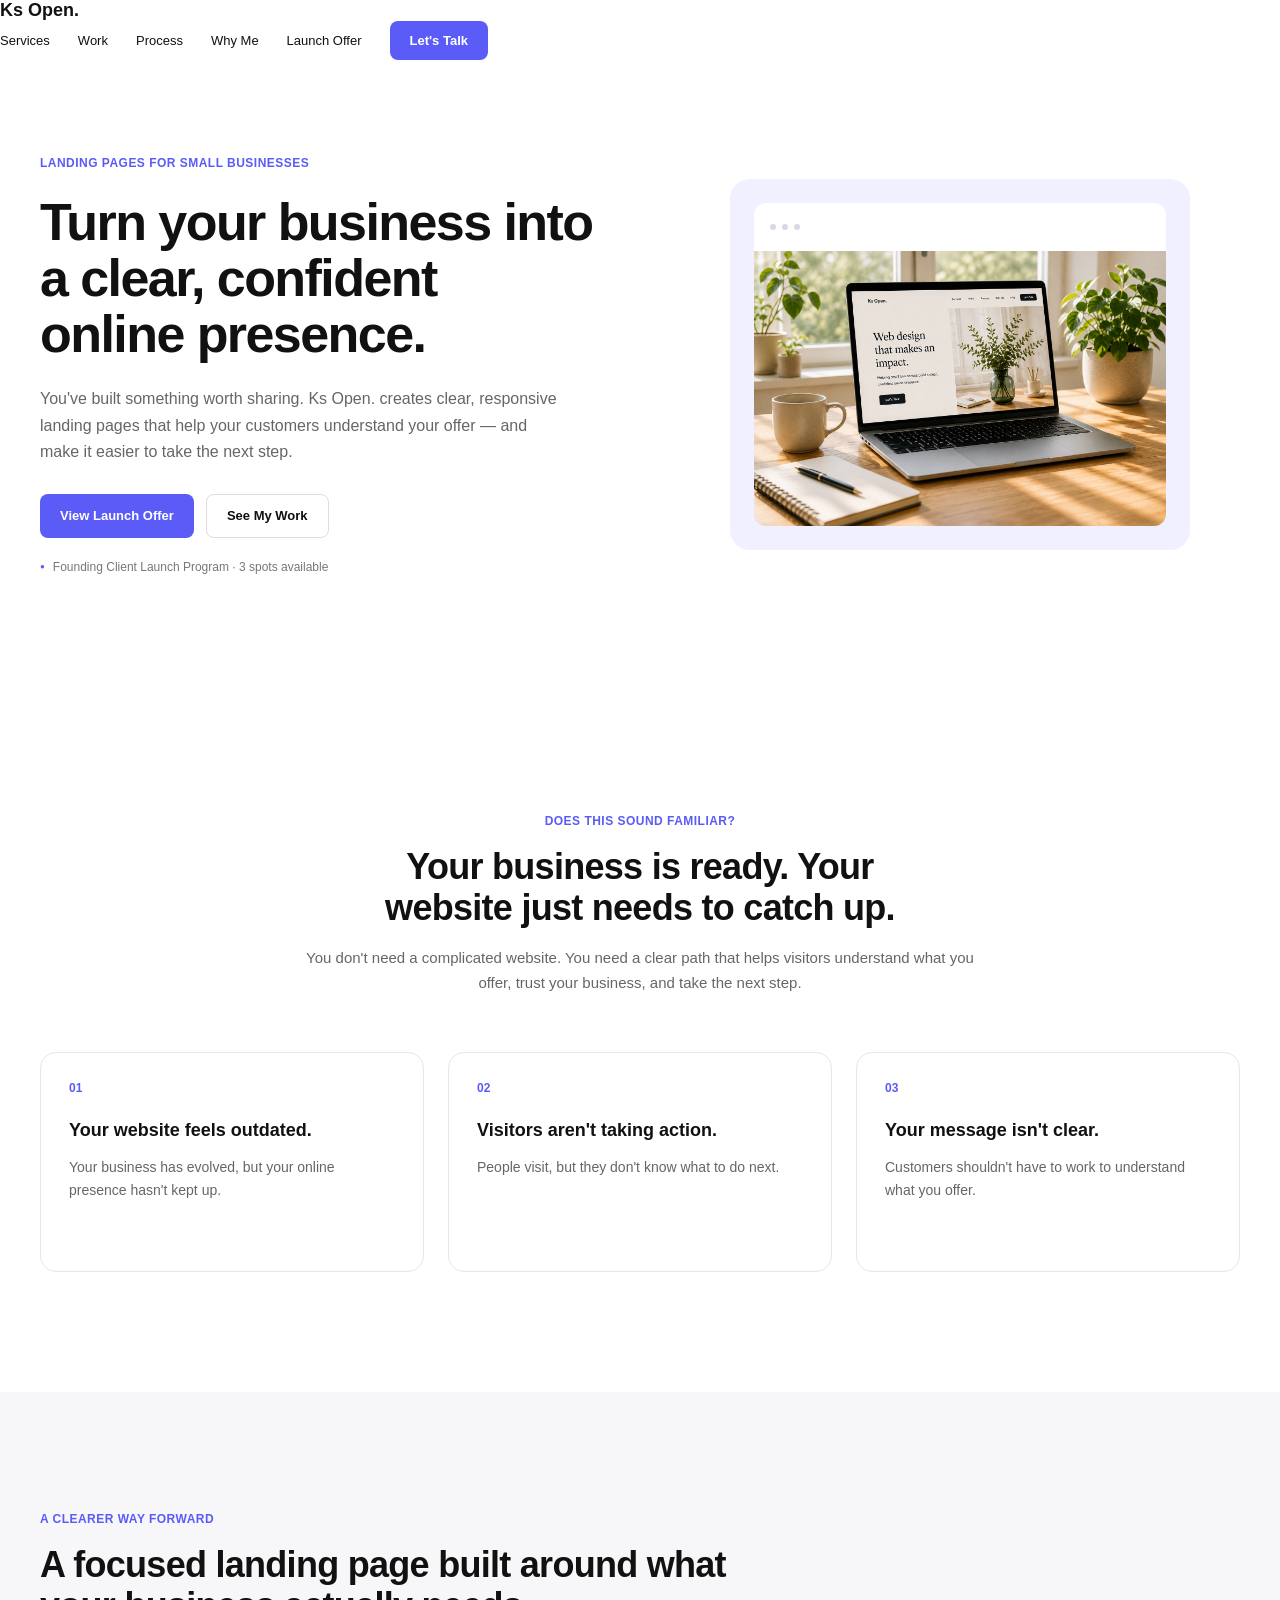
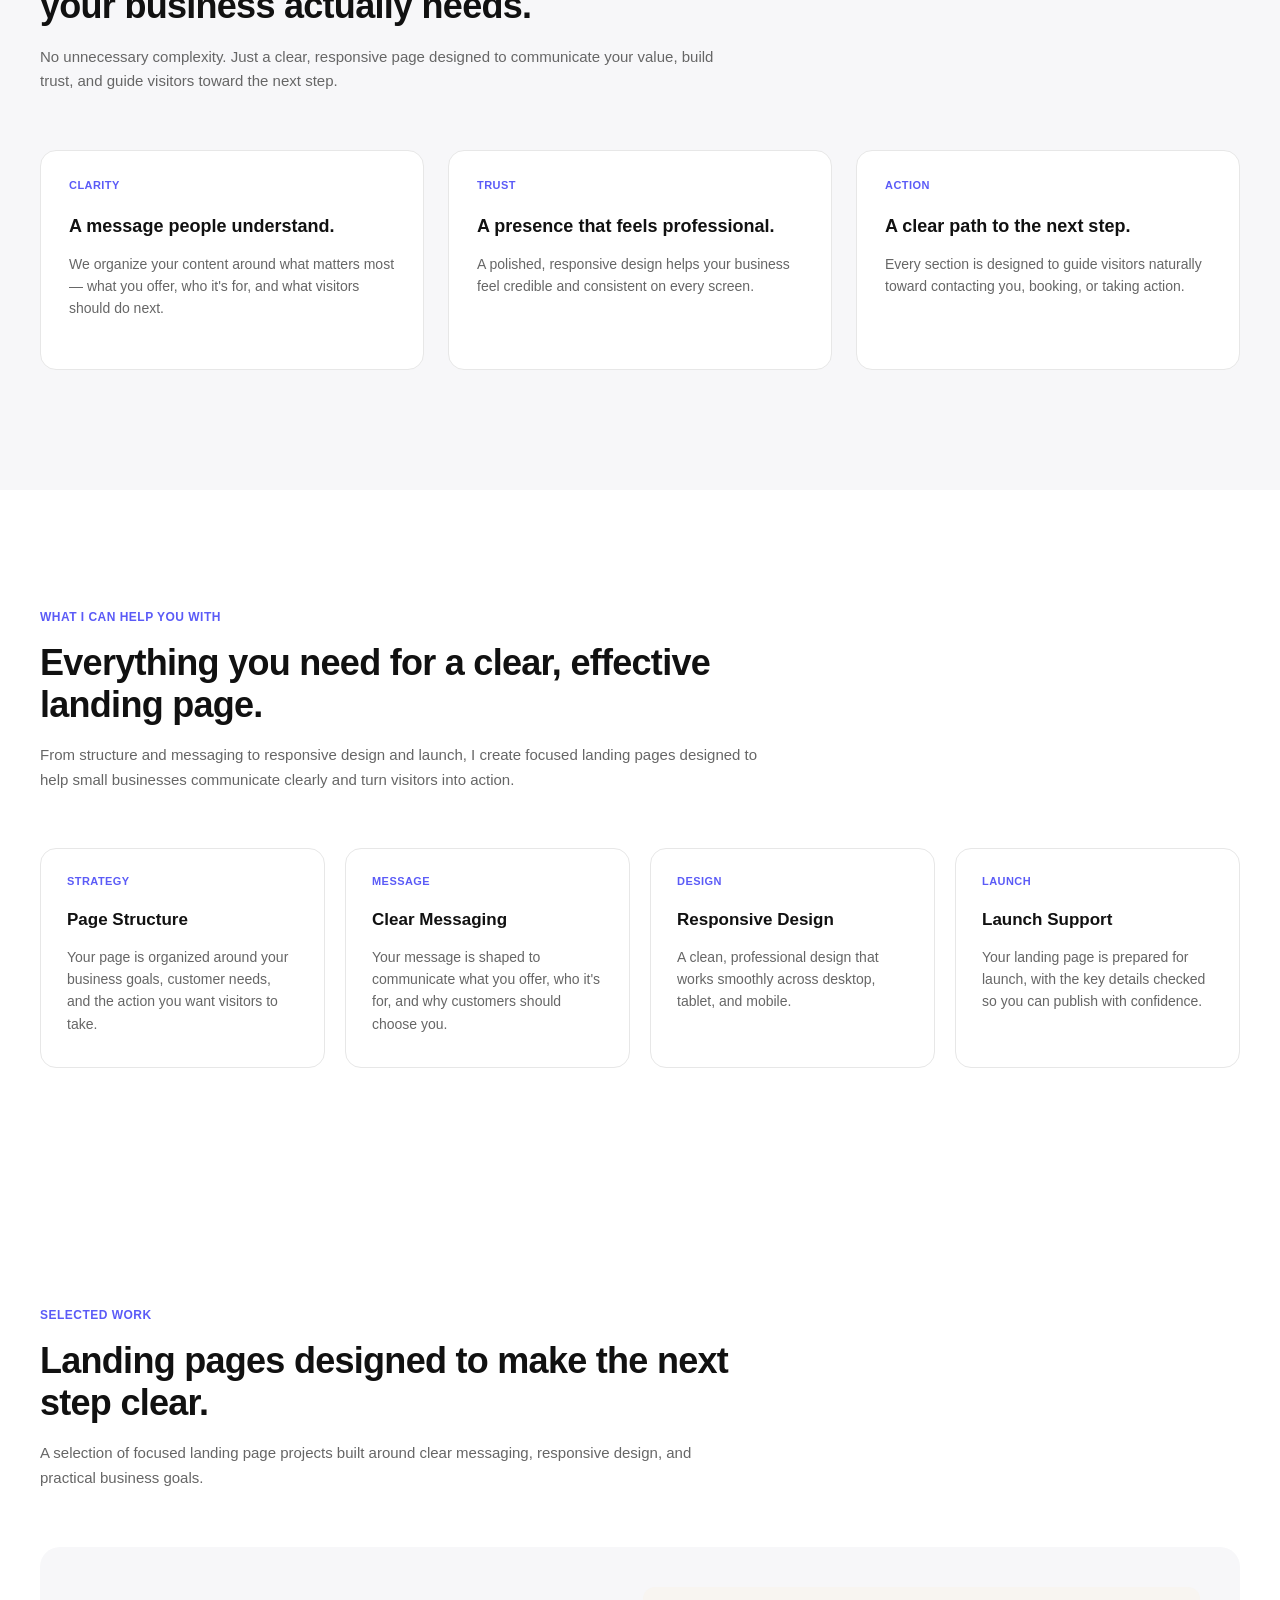
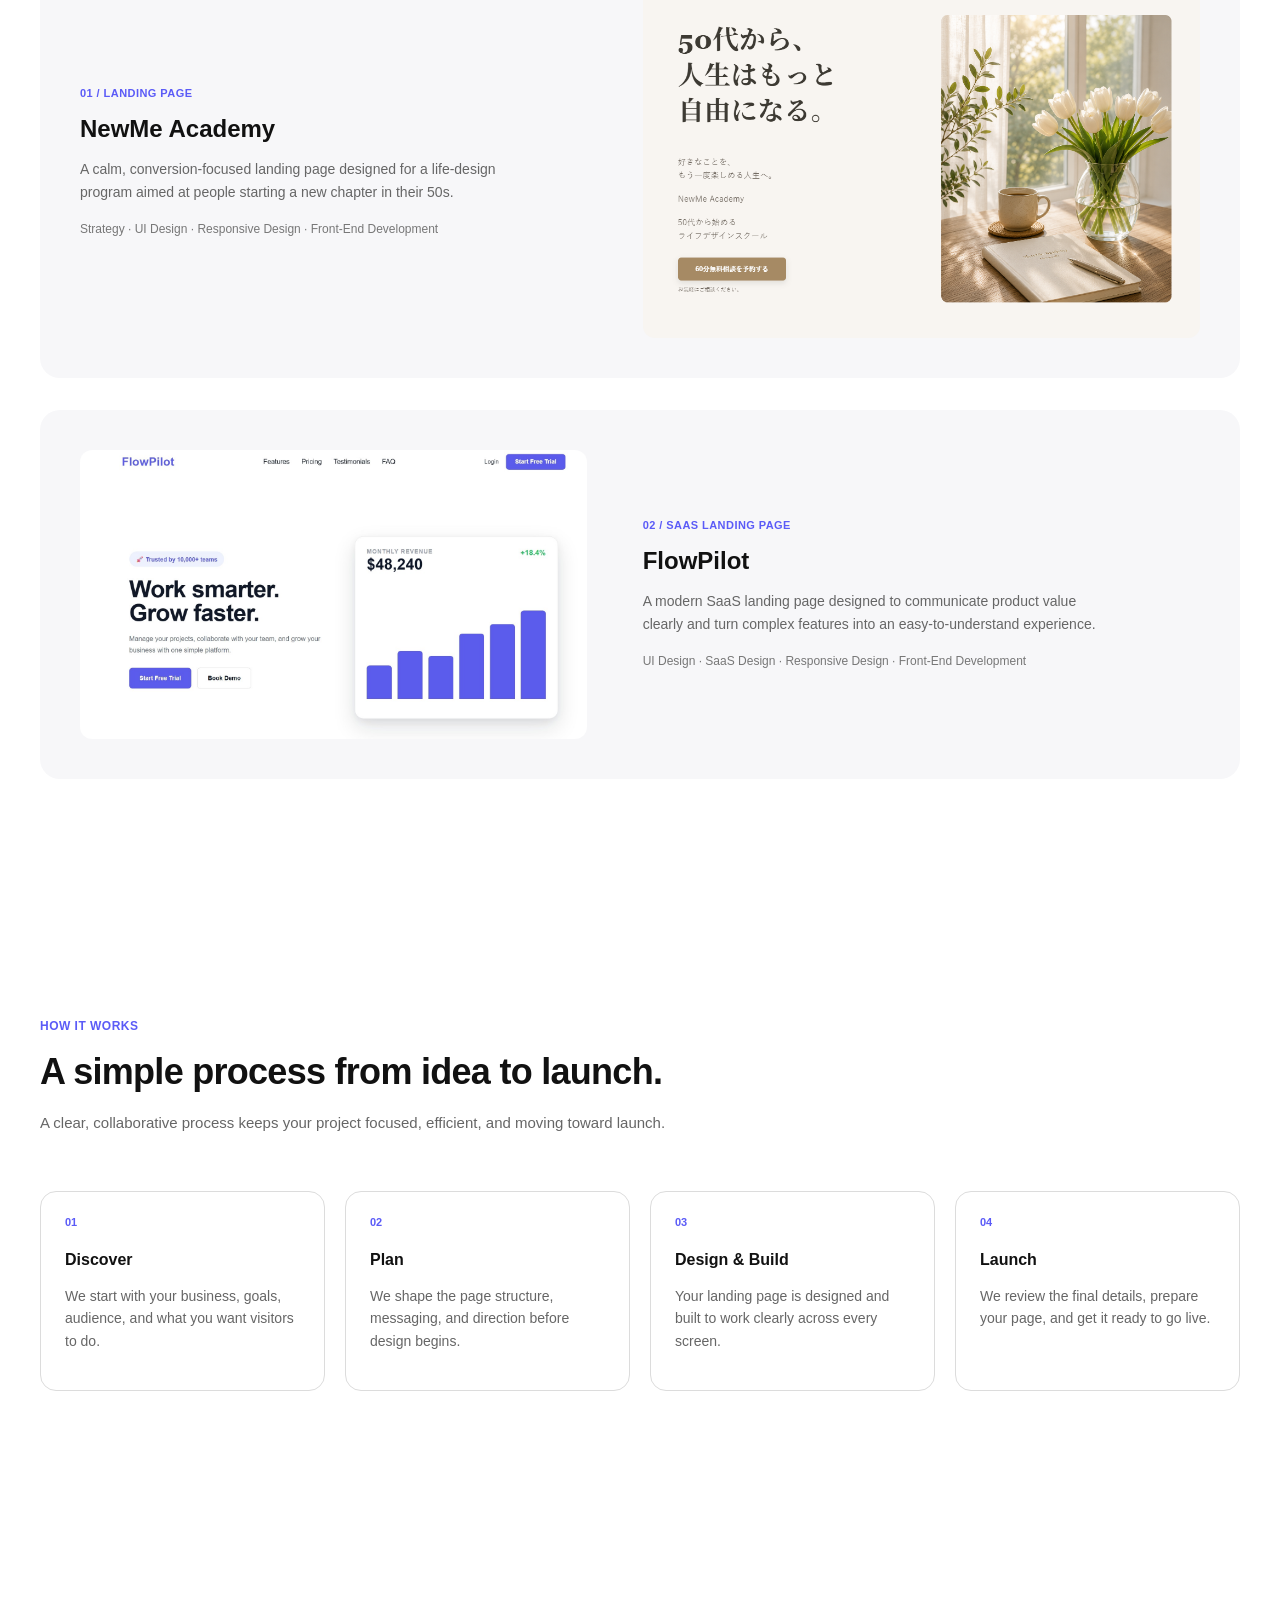
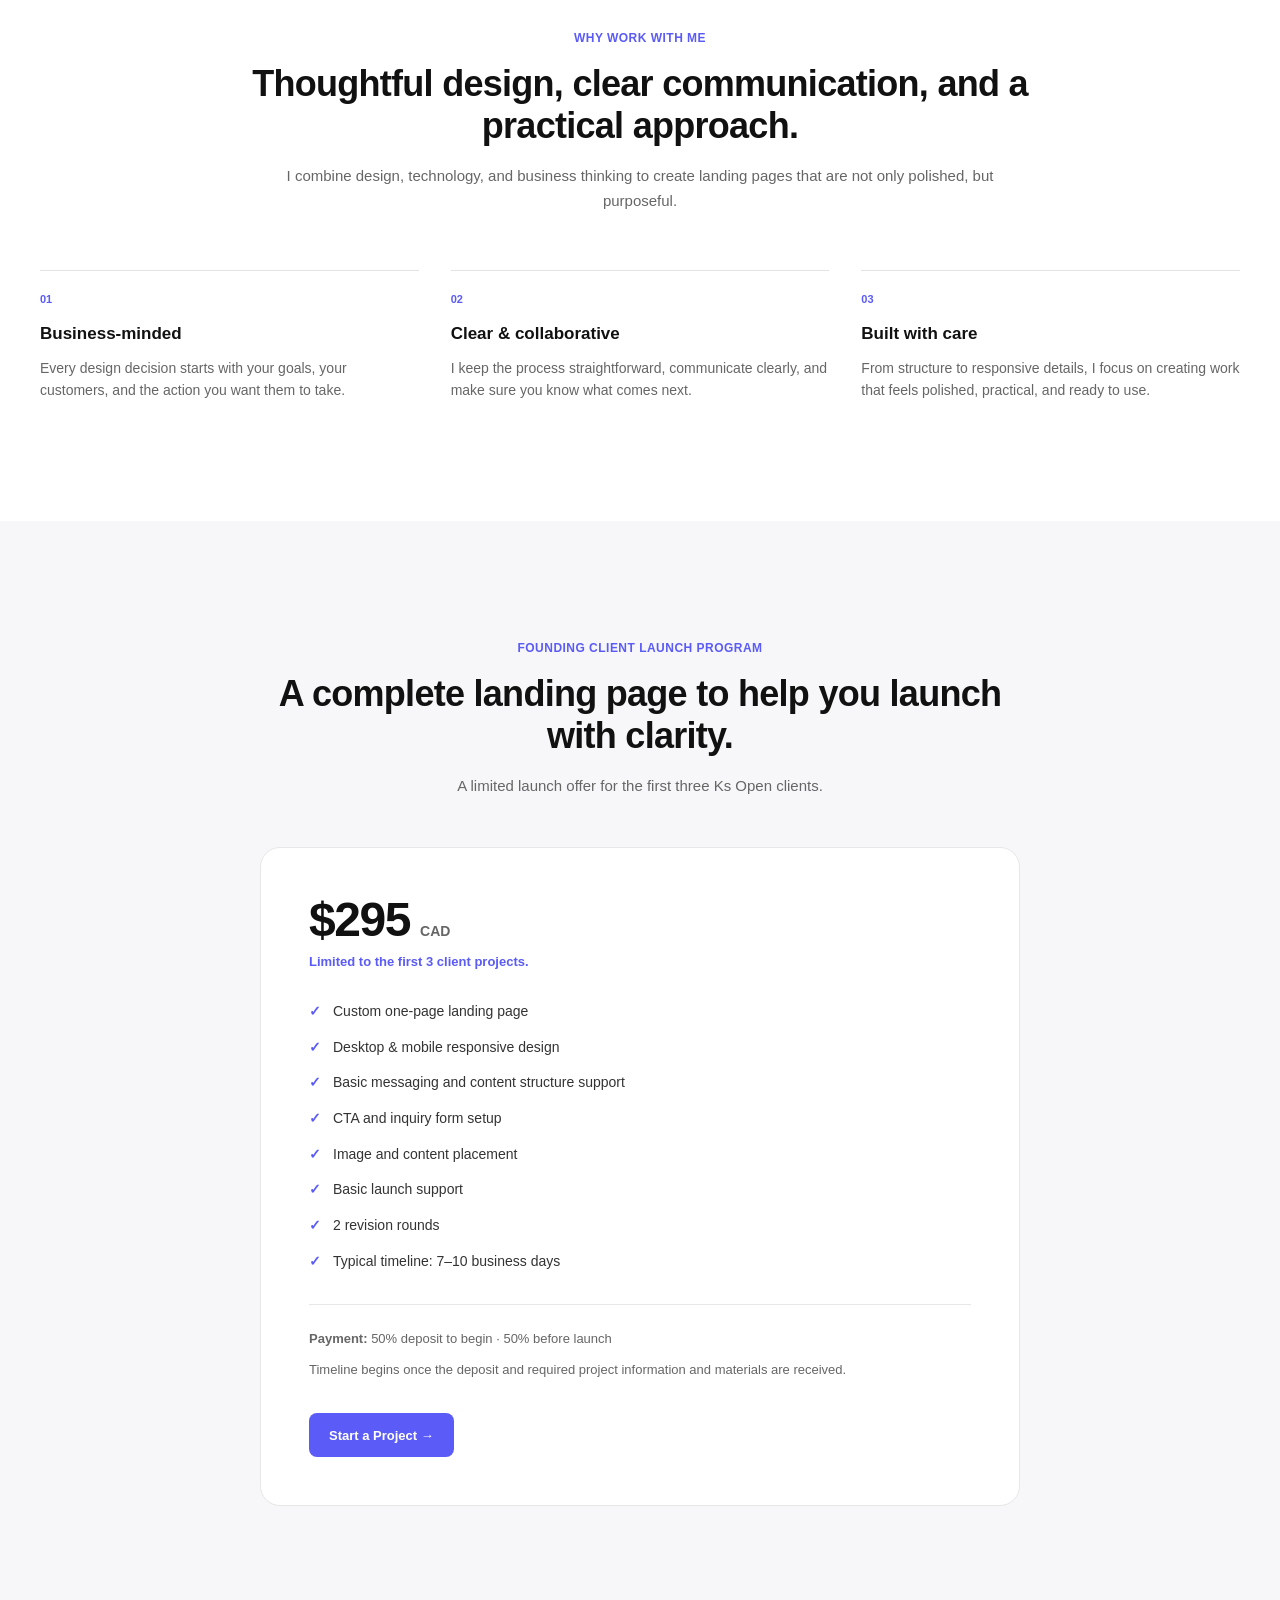
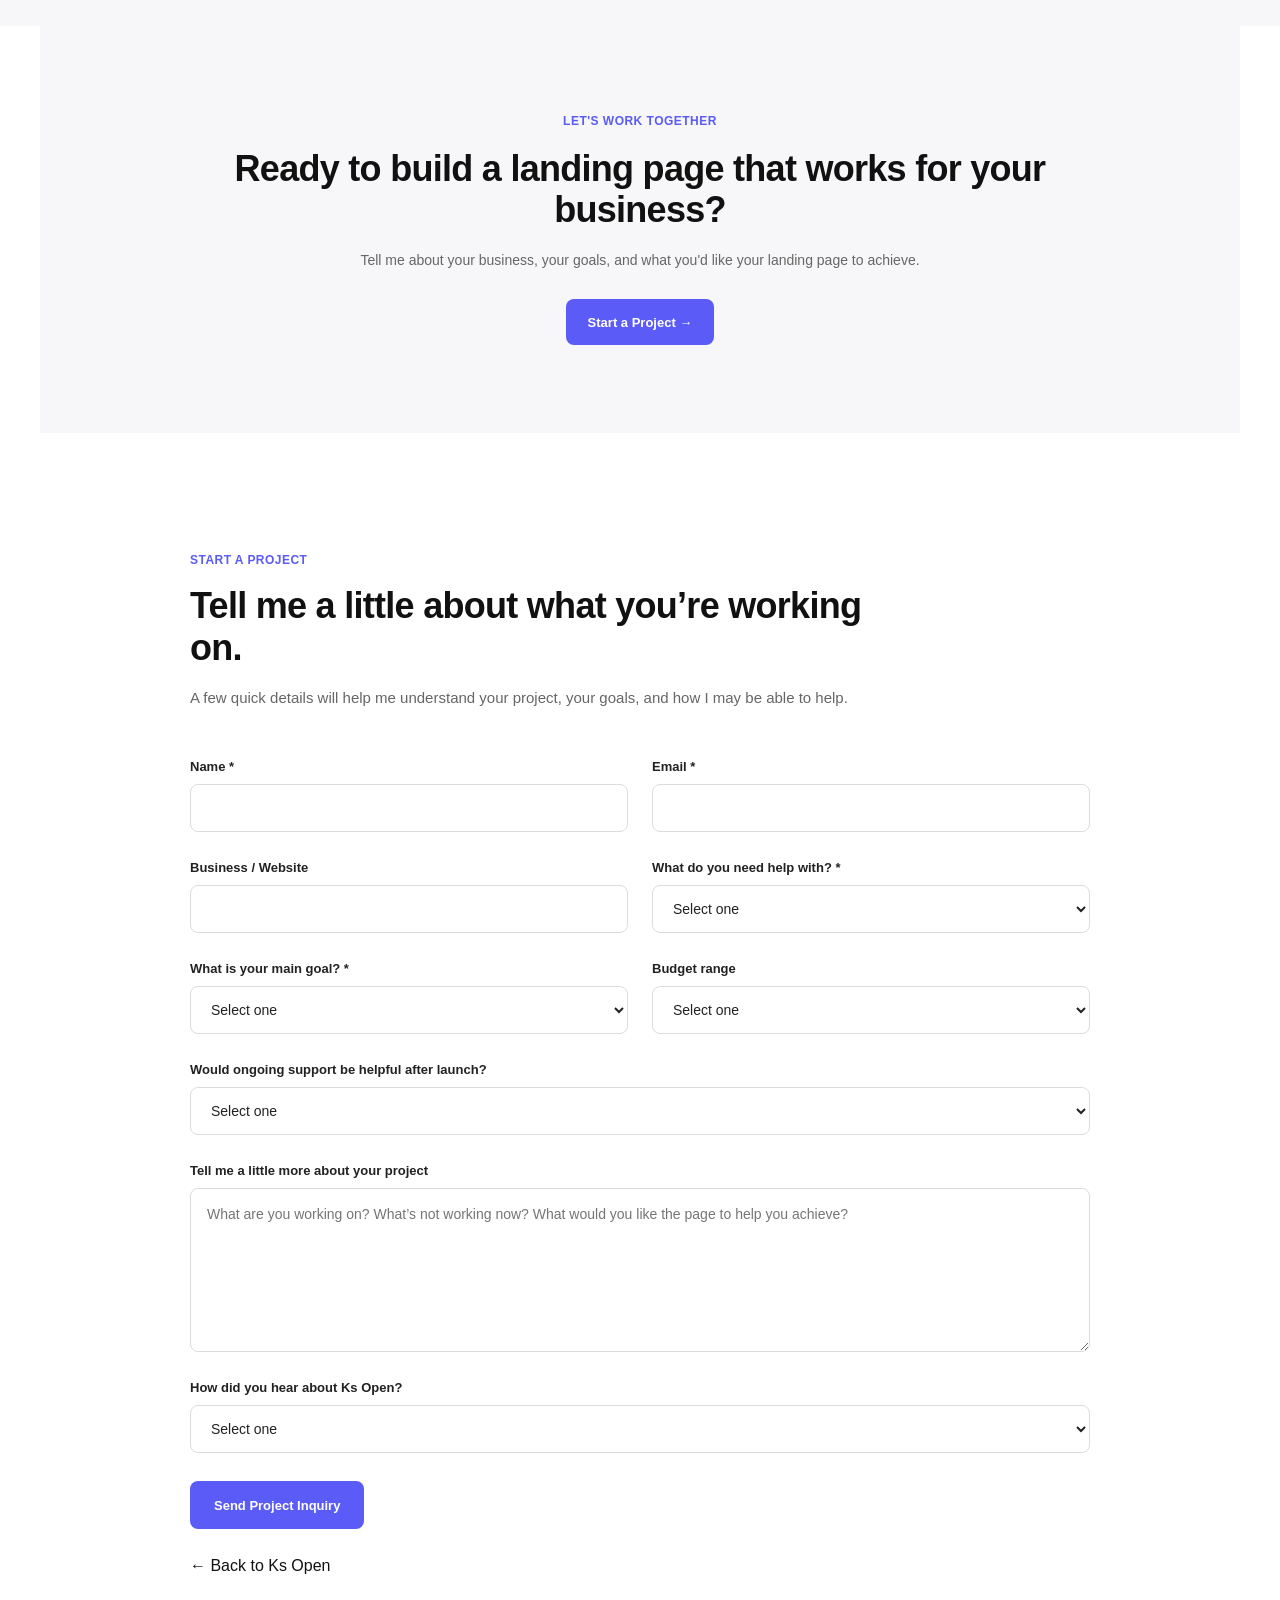
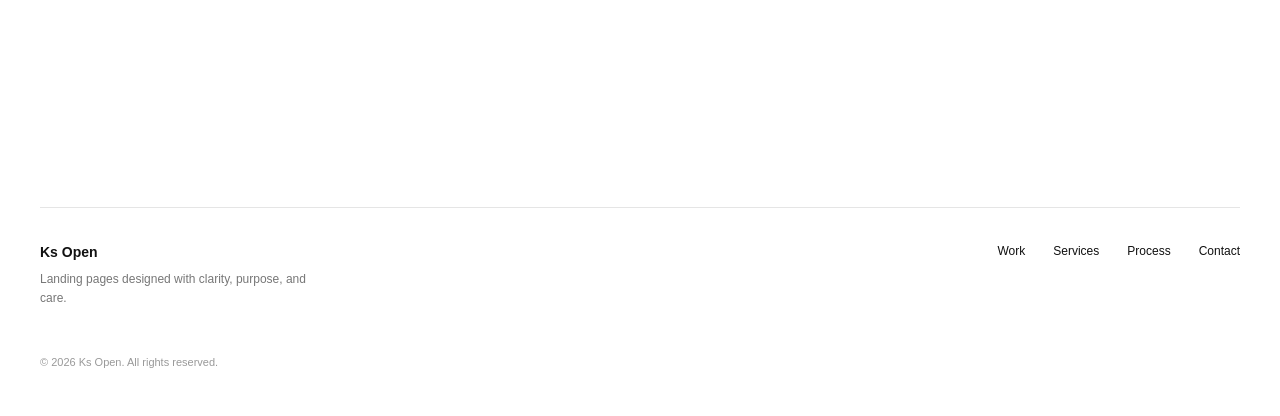
==== commit e78321f8: "Fix mobile navigation menu" ====
--- a/index.html
+++ b/index.html
@@ -807,10 +807,7 @@
 
 </footer>
 
-  <script src="script.js"></script>
-
-</body>
- 
-  <script src="script.js"></script>
+<script src="script.js"></script>
+
 </body>
 </html>
--- a/style.css
+++ b/style.css
@@ -23,14 +23,14 @@
     z-index: 1000;
 }
 
-.nav-container {
+..nav-container {
   width: min(1200px, calc(100% - 48px));
   margin: 0 auto;
   min-height: 88px;
-
   display: flex;
   align-items: center;
   justify-content: space-between;
+  position: relative;
 }
 
 .logo {
@@ -1089,6 +1089,7 @@
     width: 100%;
     min-height: 88px;
     padding: 0 24px;
+    position: relative;
   }
 
   .logo {
@@ -1097,10 +1098,25 @@
 
   .nav-links {
     display: none;
+    position: absolute;
+    top: 100%;
+    left: 0;
+    width: 100%;
+    background: #ffffff;
+    padding: 24px;
+    flex-direction: column;
+    align-items: center;
+    gap: 24px;
+    z-index: 999;
+  }
+
+  .nav-links.active {
+    display: flex;
   }
 
   .menu-toggle {
     display: flex;
+    margin-left: auto;
   }
 
   /* Hero */
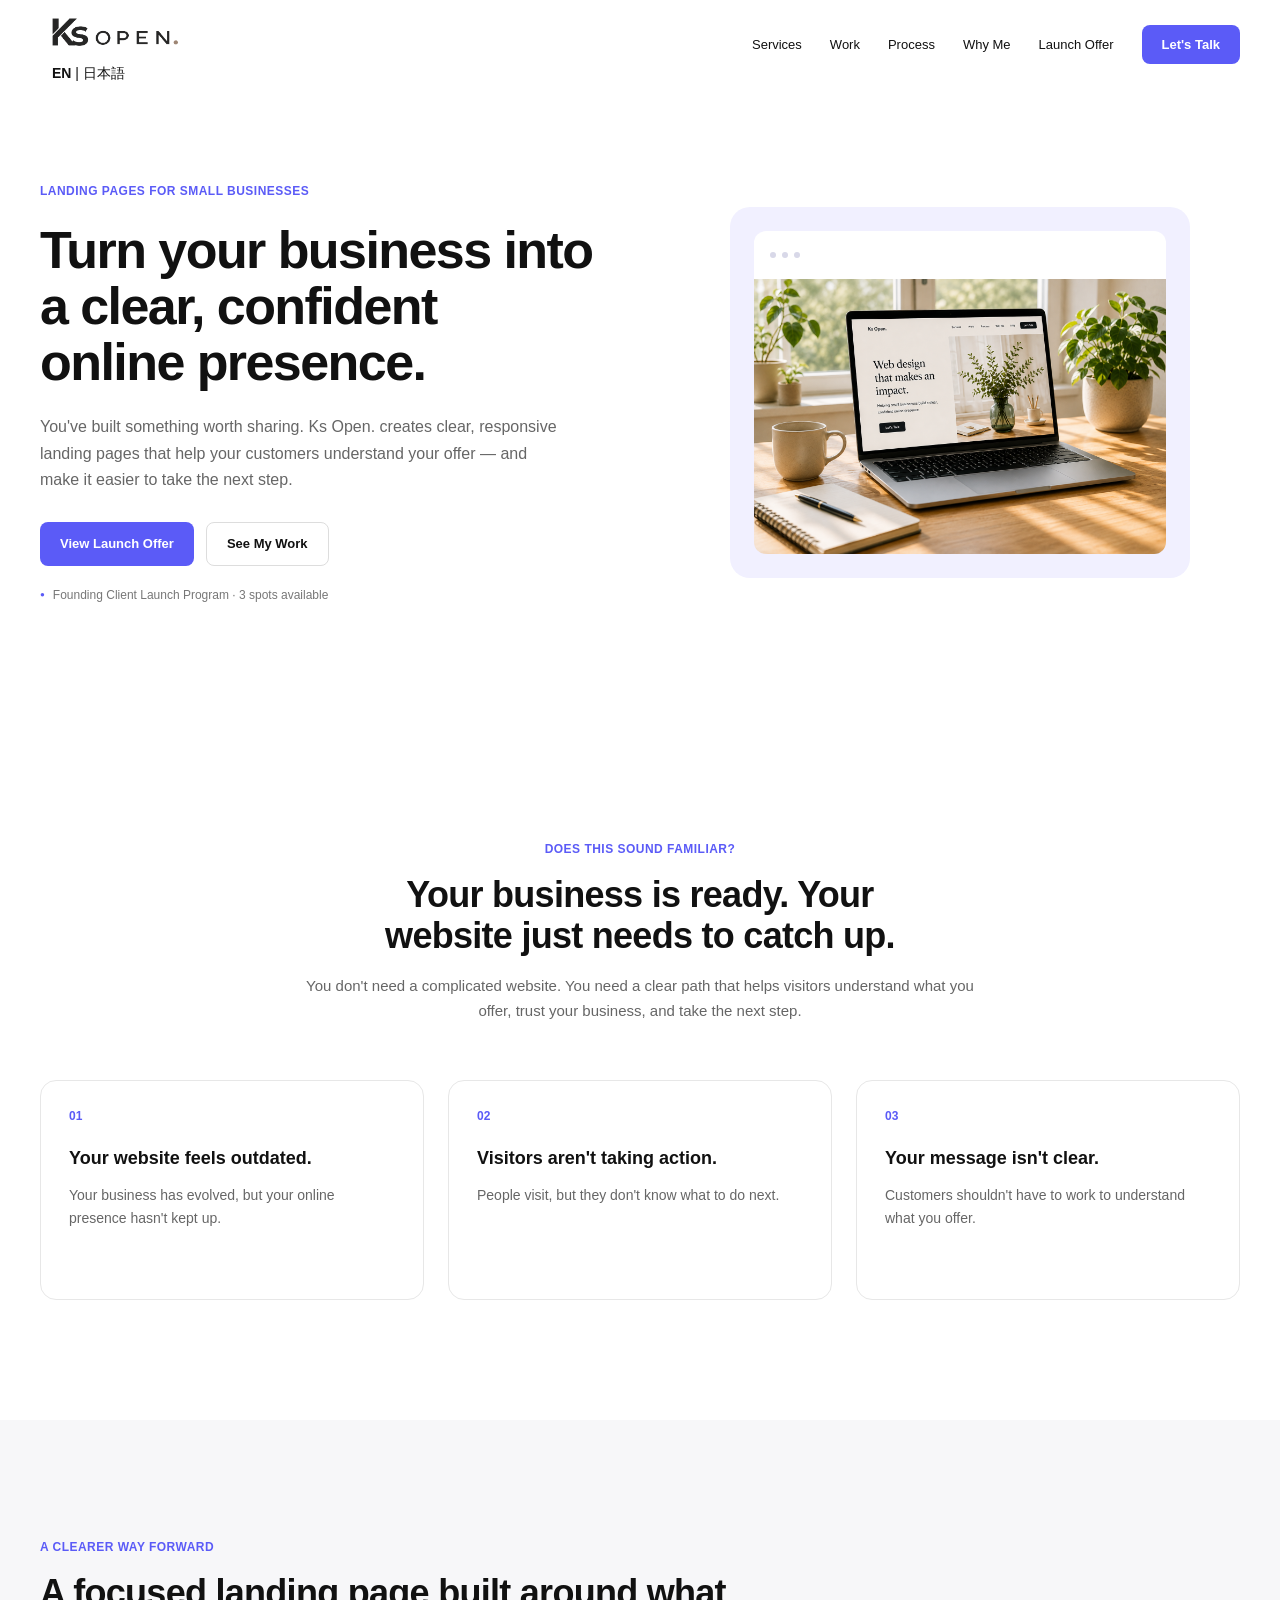
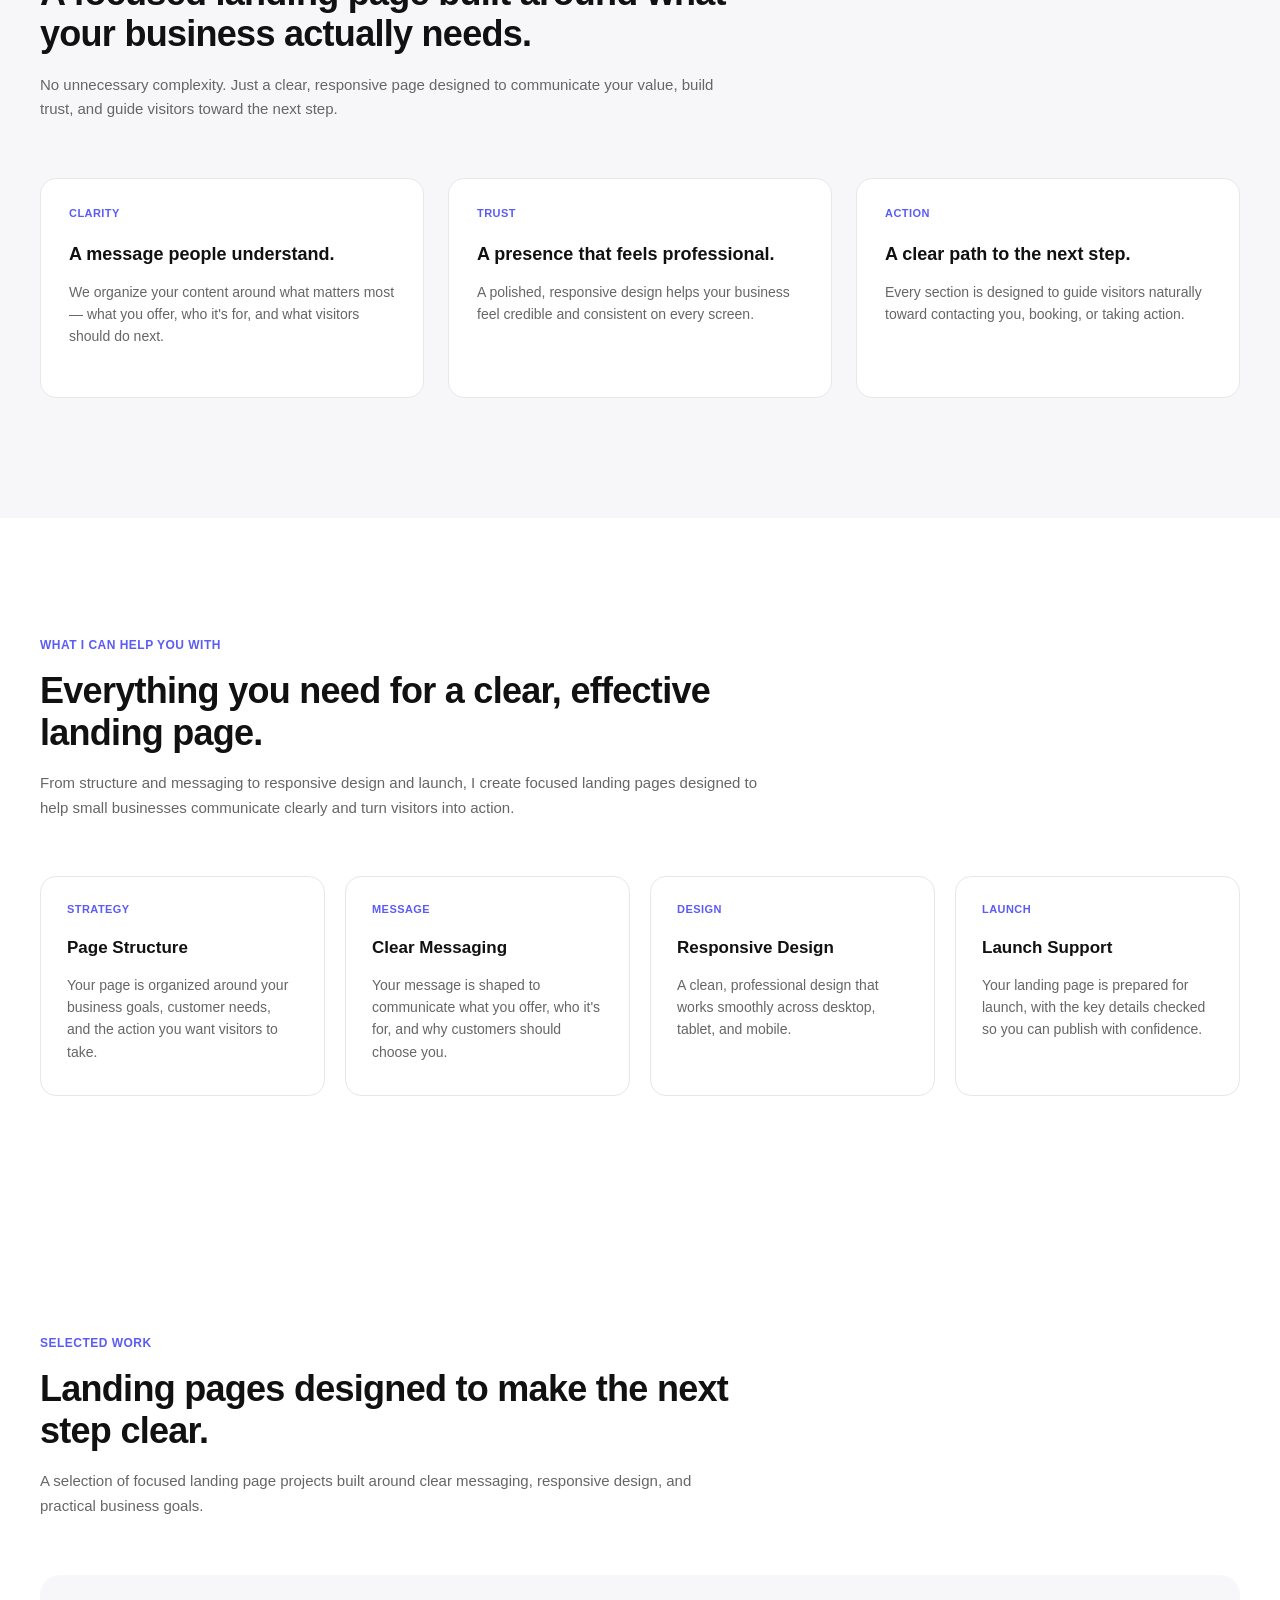
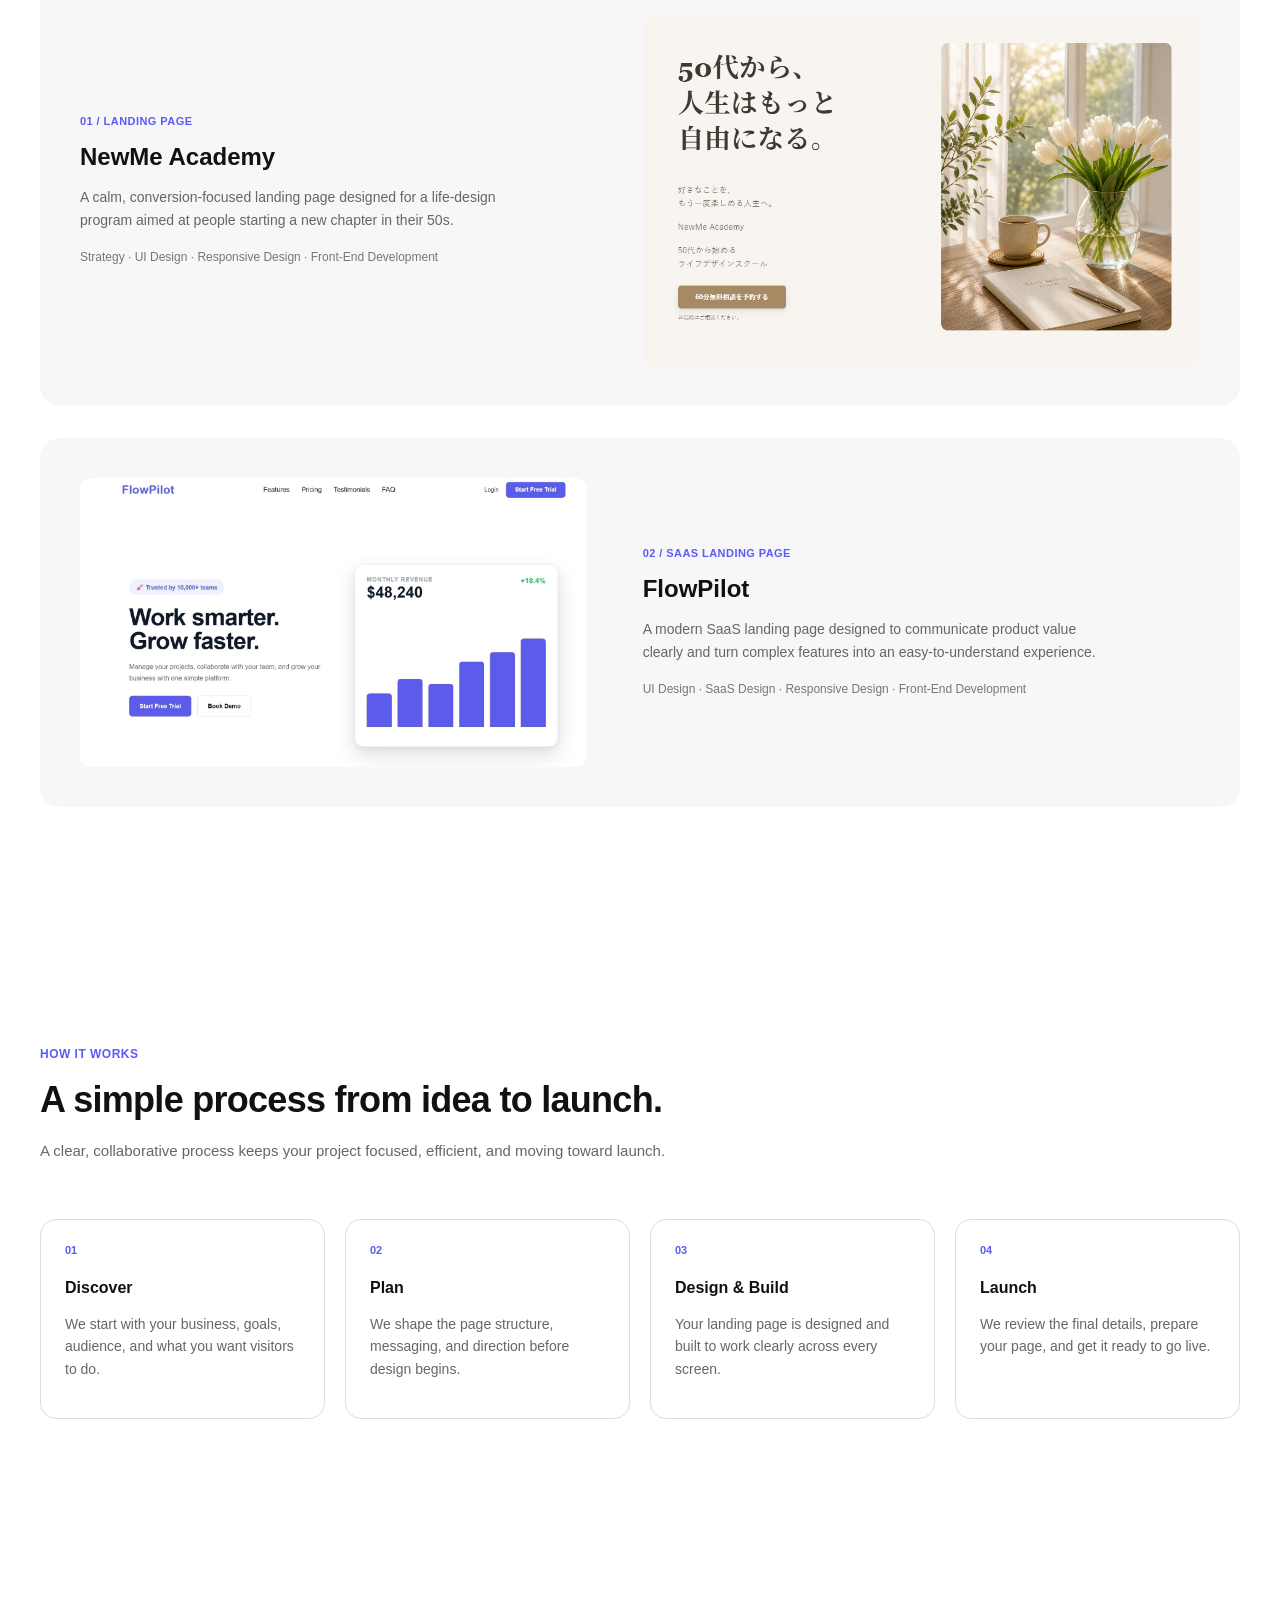
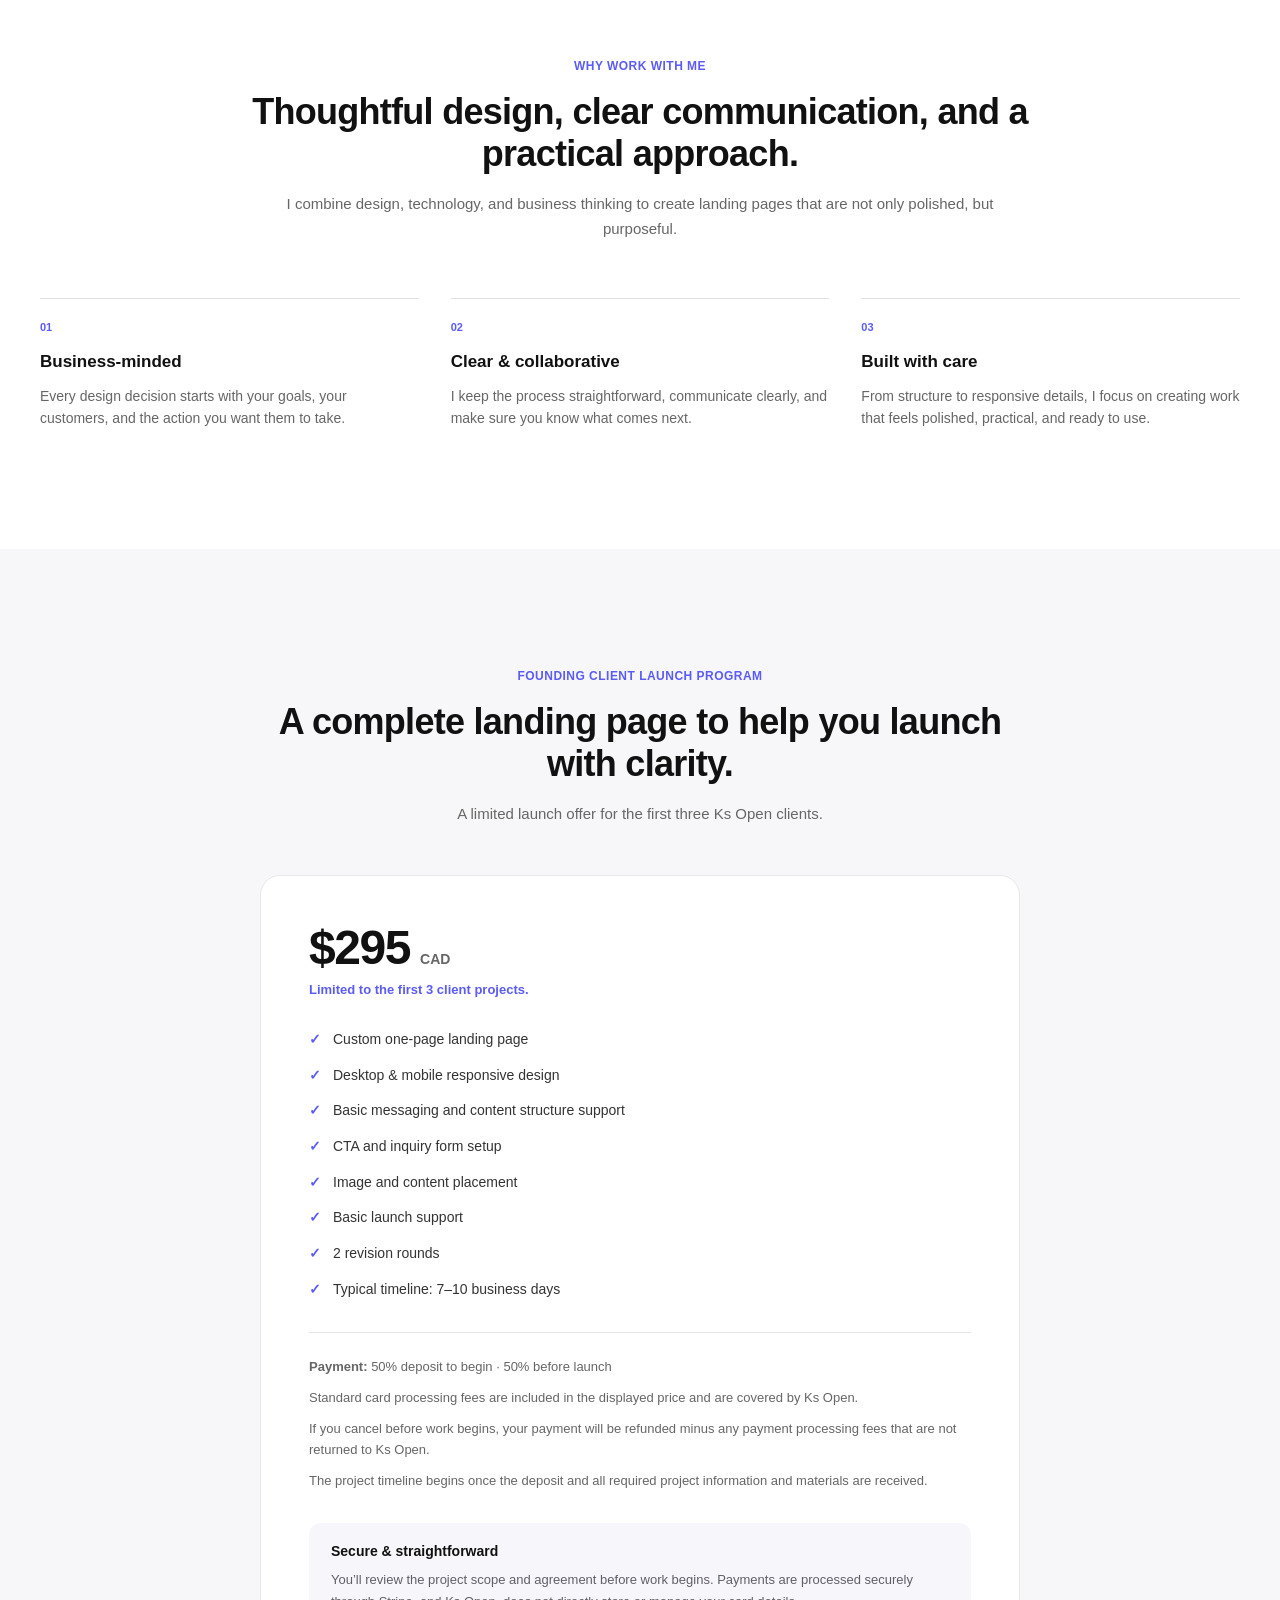
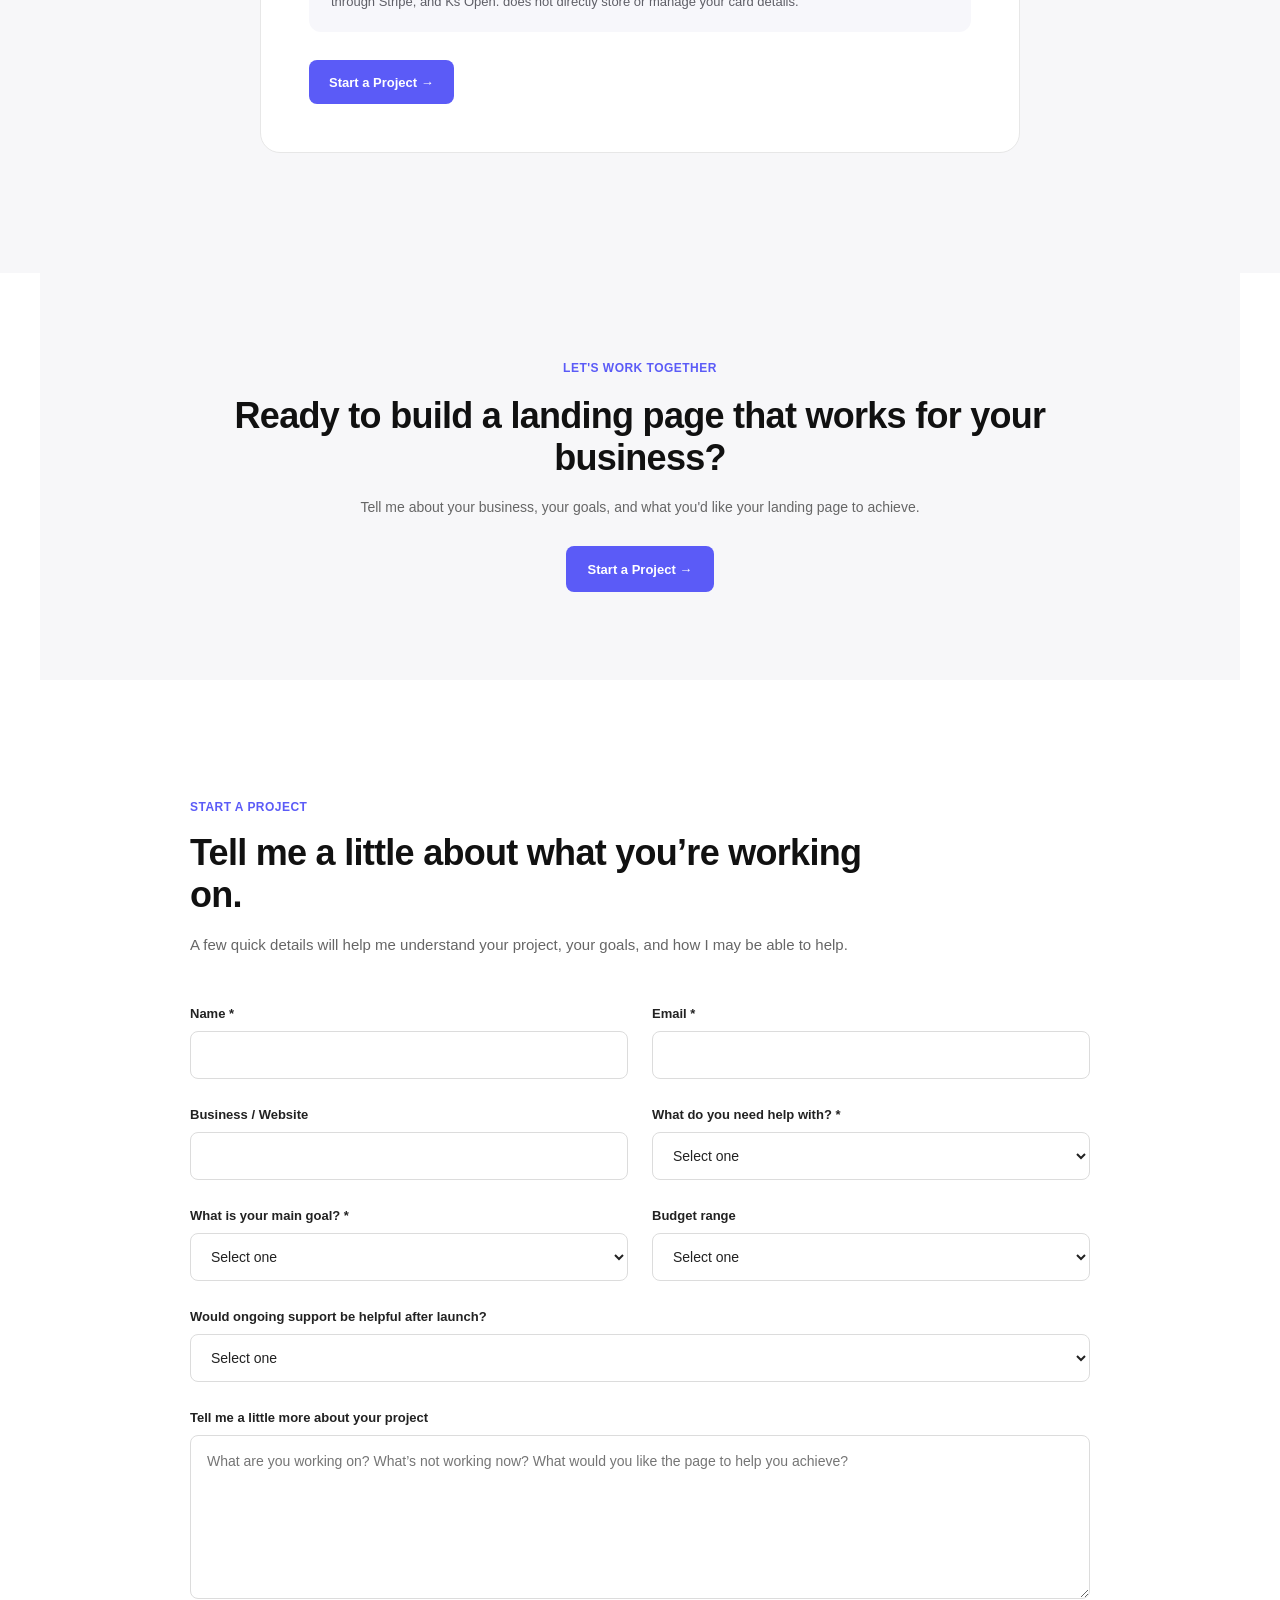
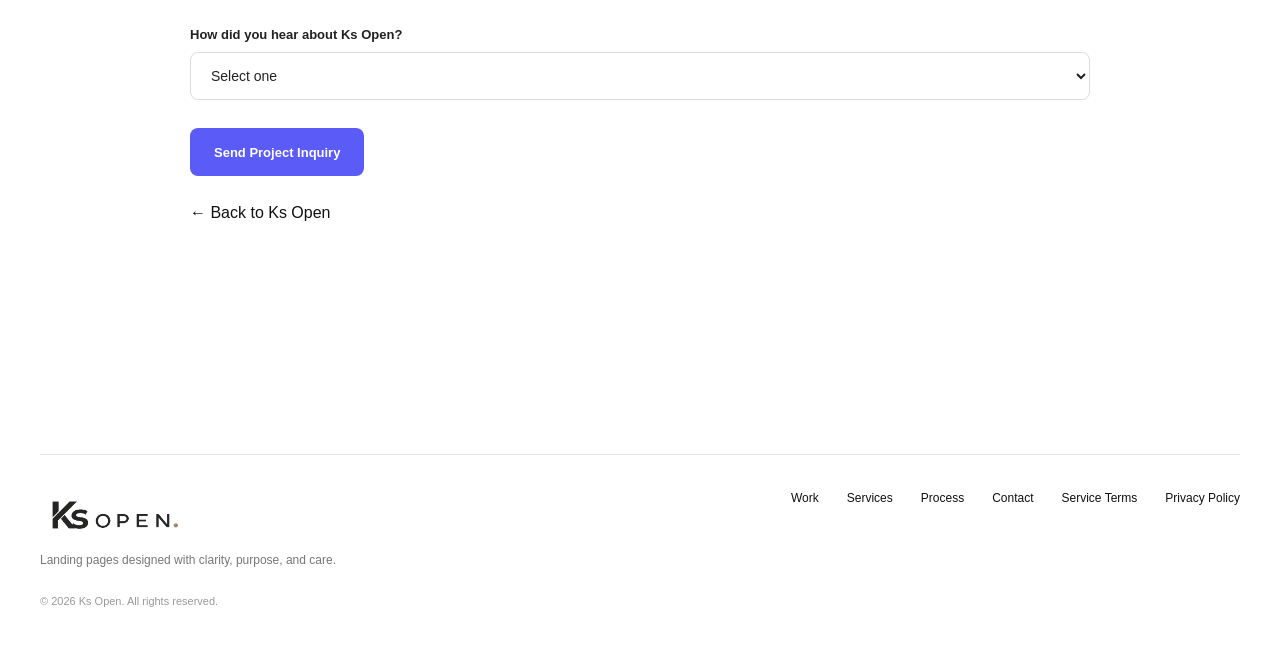
==== commit bf883248: "Add Japanese site, legal pages, branding and social links" ====
--- a/index.html
+++ b/index.html
@@ -15,7 +15,21 @@
     <header class="site-header">
     <div class="nav-container">
 
-      <a href="#top" class="logo">Ks Open.</a>
+      <div class="nav-left">
+  <a href="#top" class="logo">
+  <img
+    src="images/ks-open-logo-primary-horizontal-v1.png"
+    alt="Ks Open."
+    class="logo-image"
+  >
+</a>
+
+  <div class="language-switcher">
+    <a href="./index.html" class="active">EN</a>
+    <span>|</span>
+    <a href="./ja/index.html">日本語</a>
+  </div>
+</div>
 
       <nav class="nav-links">
         <a href="#services">Services</a>
@@ -567,17 +581,41 @@
       </ul>
 
       <div class="offer-terms">
-        <p>
-          <strong>Payment:</strong>
-          50% deposit to begin · 50% before launch
-        </p>
-
-        <p>
-          Timeline begins once the deposit and required
-          project information and materials are received.
-        </p>
-      </div>
-
+
+  <p>
+    <strong>Payment:</strong>
+    50% deposit to begin · 50% before launch
+  </p>
+
+  <p>
+    Standard card processing fees are included in the displayed price
+    and are covered by Ks Open.
+  </p>
+
+  <p>
+    If you cancel before work begins, your payment will be refunded
+    minus any payment processing fees that are not returned to Ks Open.
+  </p>
+
+  <p>
+    The project timeline begins once the deposit and all required
+    project information and materials are received.
+  </p>
+
+</div>
+<div class="offer-trust">
+
+  <p class="offer-trust-title">
+    Secure & straightforward
+  </p>
+
+  <p>
+    You’ll review the project scope and agreement before work begins.
+    Payments are processed securely through Stripe, and Ks Open. does not
+    directly store or manage your card details.
+  </p>
+
+</div>
       <a href="#inquiry" class="btn btn-primary">
         Start a Project →
       </a>
@@ -782,12 +820,20 @@
     <div class="footer-main">
 
       <div class="footer-brand">
-        <h3>Ks Open</h3>
+
+        <a href="#top" class="footer-logo-link">
+          <img
+            src="images/ks-open-logo-primary-horizontal-v1.png"
+            alt="Ks Open."
+            class="footer-logo-image"
+          >
+        </a>
 
         <p>
           Landing pages designed with clarity,
           purpose, and care.
         </p>
+
       </div>
 
       <nav class="footer-nav">
@@ -795,6 +841,8 @@
         <a href="#services">Services</a>
         <a href="#process">Process</a>
         <a href="#contact">Contact</a>
+        <a href="./terms.html">Service Terms</a>
+        <a href="./privacy.html">Privacy Policy</a>
       </nav>
 
     </div>
--- a/style.css
+++ b/style.css
@@ -2,6 +2,11 @@
   box-sizing: border-box;
   margin: 0;
   padding: 0;
+}
+
+html {
+  scroll-behavior: smooth;
+  scroll-padding-top: 90px;
 }
 
 body {
@@ -23,7 +28,7 @@
     z-index: 1000;
 }
 
-..nav-container {
+.nav-container {
   width: min(1200px, calc(100% - 48px));
   margin: 0 auto;
   min-height: 88px;
@@ -37,7 +42,36 @@
   font-size: 18px;
   font-weight: 600;
 }
-
+.logo-image {
+  display: block;
+  width: 150px;
+  height: auto;
+}
+/* Language switcher */
+.nav-left {
+  display: flex;
+  flex-direction: column;
+  align-items: flex-start;
+}
+.language-switcher {
+  margin-top: 8px;
+  margin-left: 12px;
+  font-size: 14px;
+  line-height: 1;
+}
+
+.language-switcher a {
+  color: inherit;
+  text-decoration: none;
+}
+
+.language-switcher a:hover {
+  opacity: 0.65;
+}
+
+.language-switcher .active {
+  font-weight: 600;
+}
 .nav-links {
   display: flex;
   align-items: center;
@@ -797,7 +831,36 @@
 .offer-terms p:last-child {
   margin-bottom: 0;
 }
-
+/* Offer Trust */
+
+.offer-trust {
+  margin-top: 28px;
+  margin-bottom: 28px;
+  padding: 20px 22px;
+
+  background: #f7f7fb;
+  border-radius: 12px;
+}
+
+.offer-trust-title {
+  margin-bottom: 10px;
+
+  font-size: 14px;
+  font-weight: 700;
+  color: #111111;
+}
+
+.offer-trust p:not(.offer-trust-title) {
+  margin: 0 0 10px;
+
+  font-size: 13px;
+  line-height: 1.65;
+  color: #5f5f67;
+}
+
+.offer-trust p:last-child {
+  margin-bottom: 0;
+}
 /* =========================
    CTA
    ========================= */
@@ -853,6 +916,46 @@
 
   font-size: 13px;
   font-weight: 600;
+}
+.cta-actions {
+  display: flex;
+  flex-direction: column;
+  align-items: center;
+  gap: 14px;
+}
+
+.cta-line-link {
+  display: inline-block;
+  font-size: 14px;
+  font-weight: 600;
+  color: #555555;
+  text-decoration: none;
+  transition: opacity 0.2s ease;
+}
+
+.cta-line-link:hover {
+  opacity: 0.65;
+}
+.cta-line-link {
+  display: inline-flex;
+  align-items: center;
+  gap: 8px;
+  font-size: 14px;
+  font-weight: 600;
+  color: #555555;
+  text-decoration: none;
+  transition: opacity 0.2s ease;
+}
+
+.cta-line-icon {
+  width: 22px;
+  height: 22px;
+  object-fit: contain;
+  flex-shrink: 0;
+}
+
+.cta-line-link:hover {
+  opacity: 0.65;
 }
 /* =========================
    Footer
@@ -881,7 +984,7 @@
   justify-content: space-between;
   gap: 48px;
 
-  margin-bottom: 48px;
+  margin-bottom: 24px;
 }
 
 .footer-brand h3 {
@@ -892,7 +995,7 @@
 }
 
 .footer-brand p {
-  max-width: 280px;
+  max-width: 360px;
 
   font-size: 12px;
   line-height: 1.6;
@@ -910,6 +1013,109 @@
 .footer-copy {
   font-size: 11px;
   color: #999999;
+}
+.footer-logo-image {
+  display: block;
+  width: 150px;
+  height: auto;
+}
+
+.footer-logo-link {
+  display: inline-block;
+  margin-bottom: 6px;
+}
+.footer-social {
+  display: flex;
+  align-items: center;
+  gap: 12px;
+  margin-top: 16px;
+}
+
+.footer-social-link {
+  display: inline-flex;
+  align-items: center;
+  justify-content: center;
+  text-decoration: none;
+}
+
+.footer-social-icon {
+  display: block;
+  width: 22px;
+  height: 22px;
+  object-fit: contain;
+}
+
+.footer-social-link:hover {
+  opacity: 0.65;
+}
+/* =========================
+   Legal Page
+   ========================= */
+
+.legal-page {
+  min-height: 100vh;
+  background: #f7f7f9;
+  padding: 80px 24px;
+}
+
+.legal-container {
+  width: min(900px, 100%);
+  margin: 0 auto;
+  padding: 56px 64px;
+
+  background: #ffffff;
+  border: 1px solid #e7e7e7;
+  border-radius: 20px;
+}
+
+.legal-container > h1 {
+  margin-bottom: 16px;
+
+  font-size: 40px;
+  line-height: 1.2;
+  letter-spacing: -0.02em;
+}
+
+.legal-intro {
+  margin-bottom: 48px;
+
+  font-size: 15px;
+  line-height: 1.7;
+  color: #666666;
+}
+
+.legal-details {
+  border-top: 1px solid #e7e7e7;
+}
+
+.legal-item {
+  padding: 24px 0;
+  border-bottom: 1px solid #e7e7e7;
+}
+
+.legal-item h2 {
+  margin-bottom: 8px;
+
+  font-size: 15px;
+  line-height: 1.5;
+  font-weight: 700;
+}
+
+.legal-item p {
+  margin: 0 0 10px;
+
+  font-size: 14px;
+  line-height: 1.8;
+  color: #555555;
+}
+
+.legal-item p:last-child {
+  margin-bottom: 0;
+}
+
+.legal-container .back-to-top {
+  display: inline-block;
+  margin-top: 40px;
 }
 /* =========================
    Thank You Page
@@ -1461,10 +1667,47 @@
   .thank-you-card h1 {
     font-size: 34px;
   }
-/* Mobile */
-@media (max-width: 768px) {s
-    .back-to-top {
-        font-size: 13px;
-    }
-}
-}
+
+  .back-to-top {
+    font-size: 13px;
+  }
+
+} /* ← @media (max-width: 768px) はここで終了 */
+
+
+/* =========================
+   Japanese Typography
+   ========================= */
+
+html[lang="ja"] h1,
+html[lang="ja"] h2,
+html[lang="ja"] h3 {
+  text-wrap: balance;
+}
+
+
+/* =========================
+   Japanese Small Mobile
+   ========================= */
+
+@media (max-width: 480px) {
+
+  html[lang="ja"] .hero h1 {
+    font-size: 30px;
+    line-height: 1.25;
+  }
+
+  html[lang="ja"] h2 {
+    font-size: 26px;
+    line-height: 1.3;
+  }
+
+  html[lang="ja"] .offer-price-amount {
+    font-size: 34px;
+  }
+
+  html[lang="ja"] .offer-price-currency {
+    font-size: 14px;
+  }
+
+}
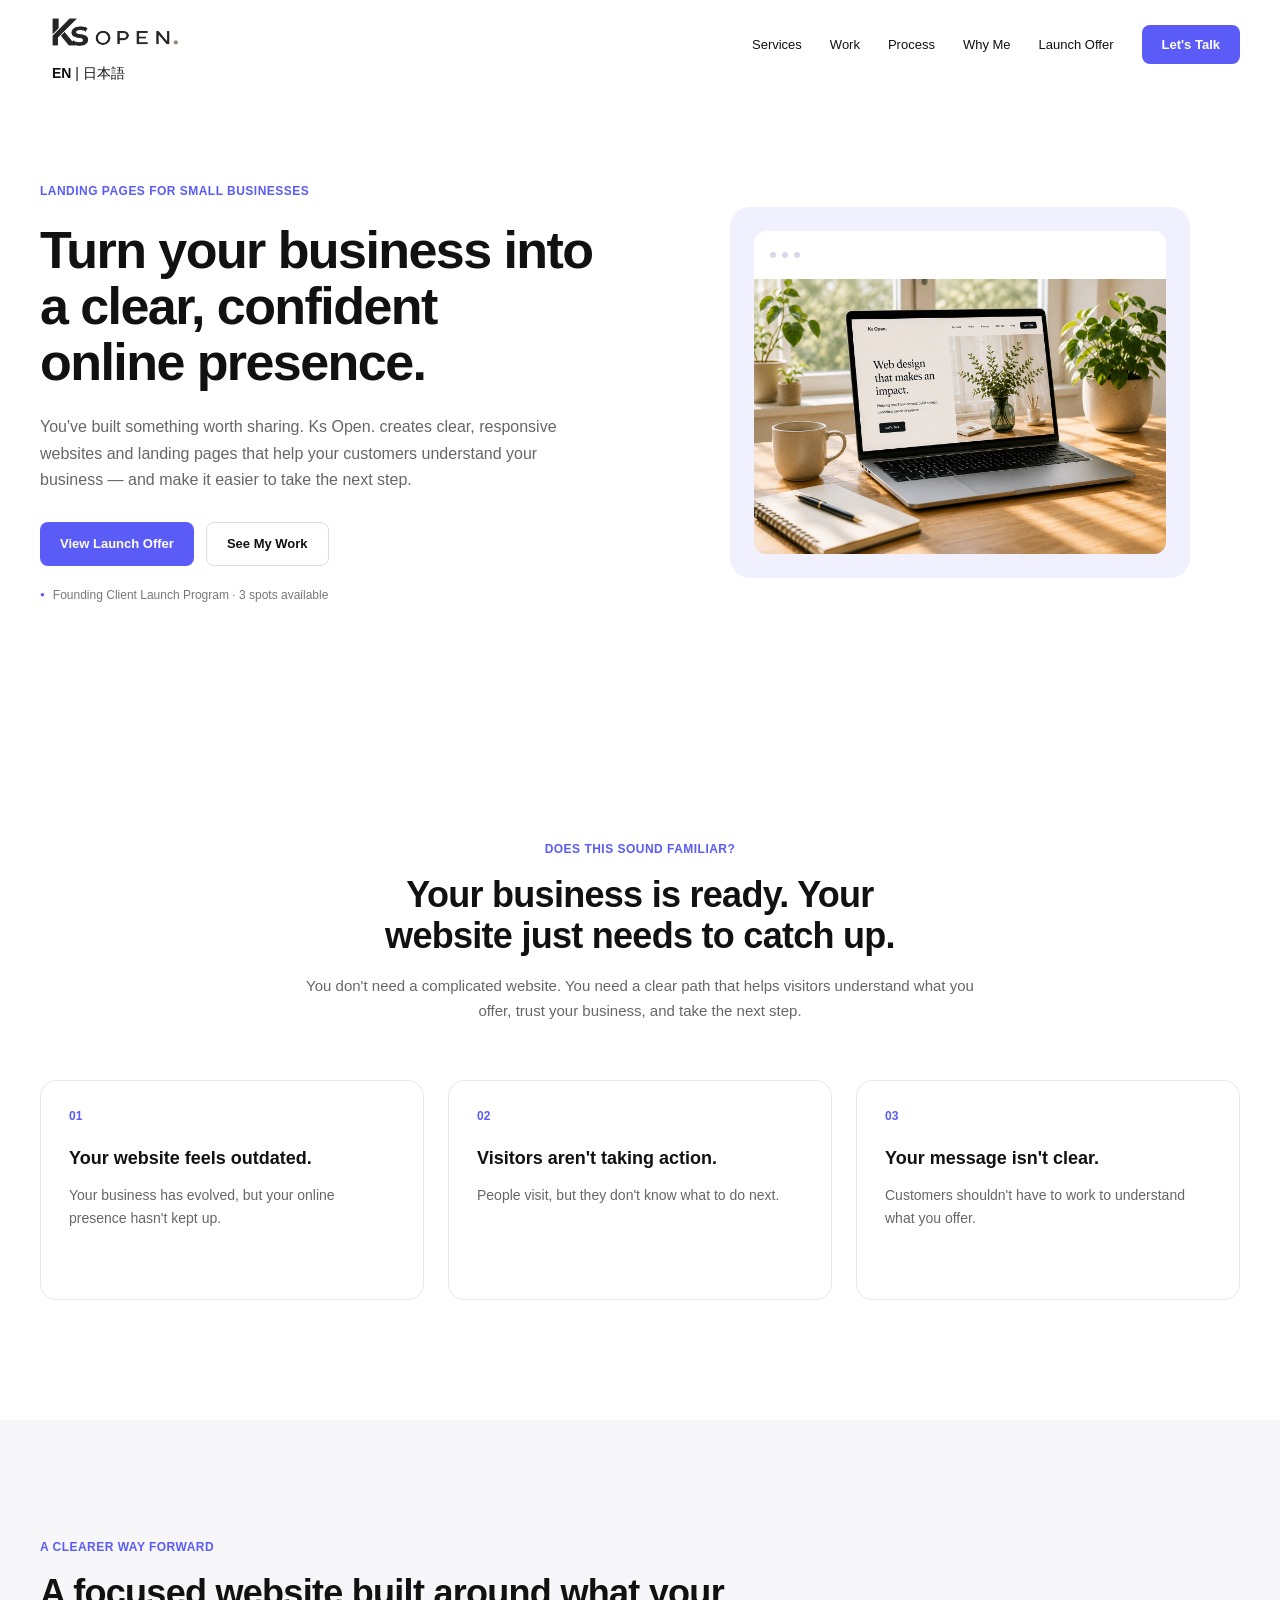
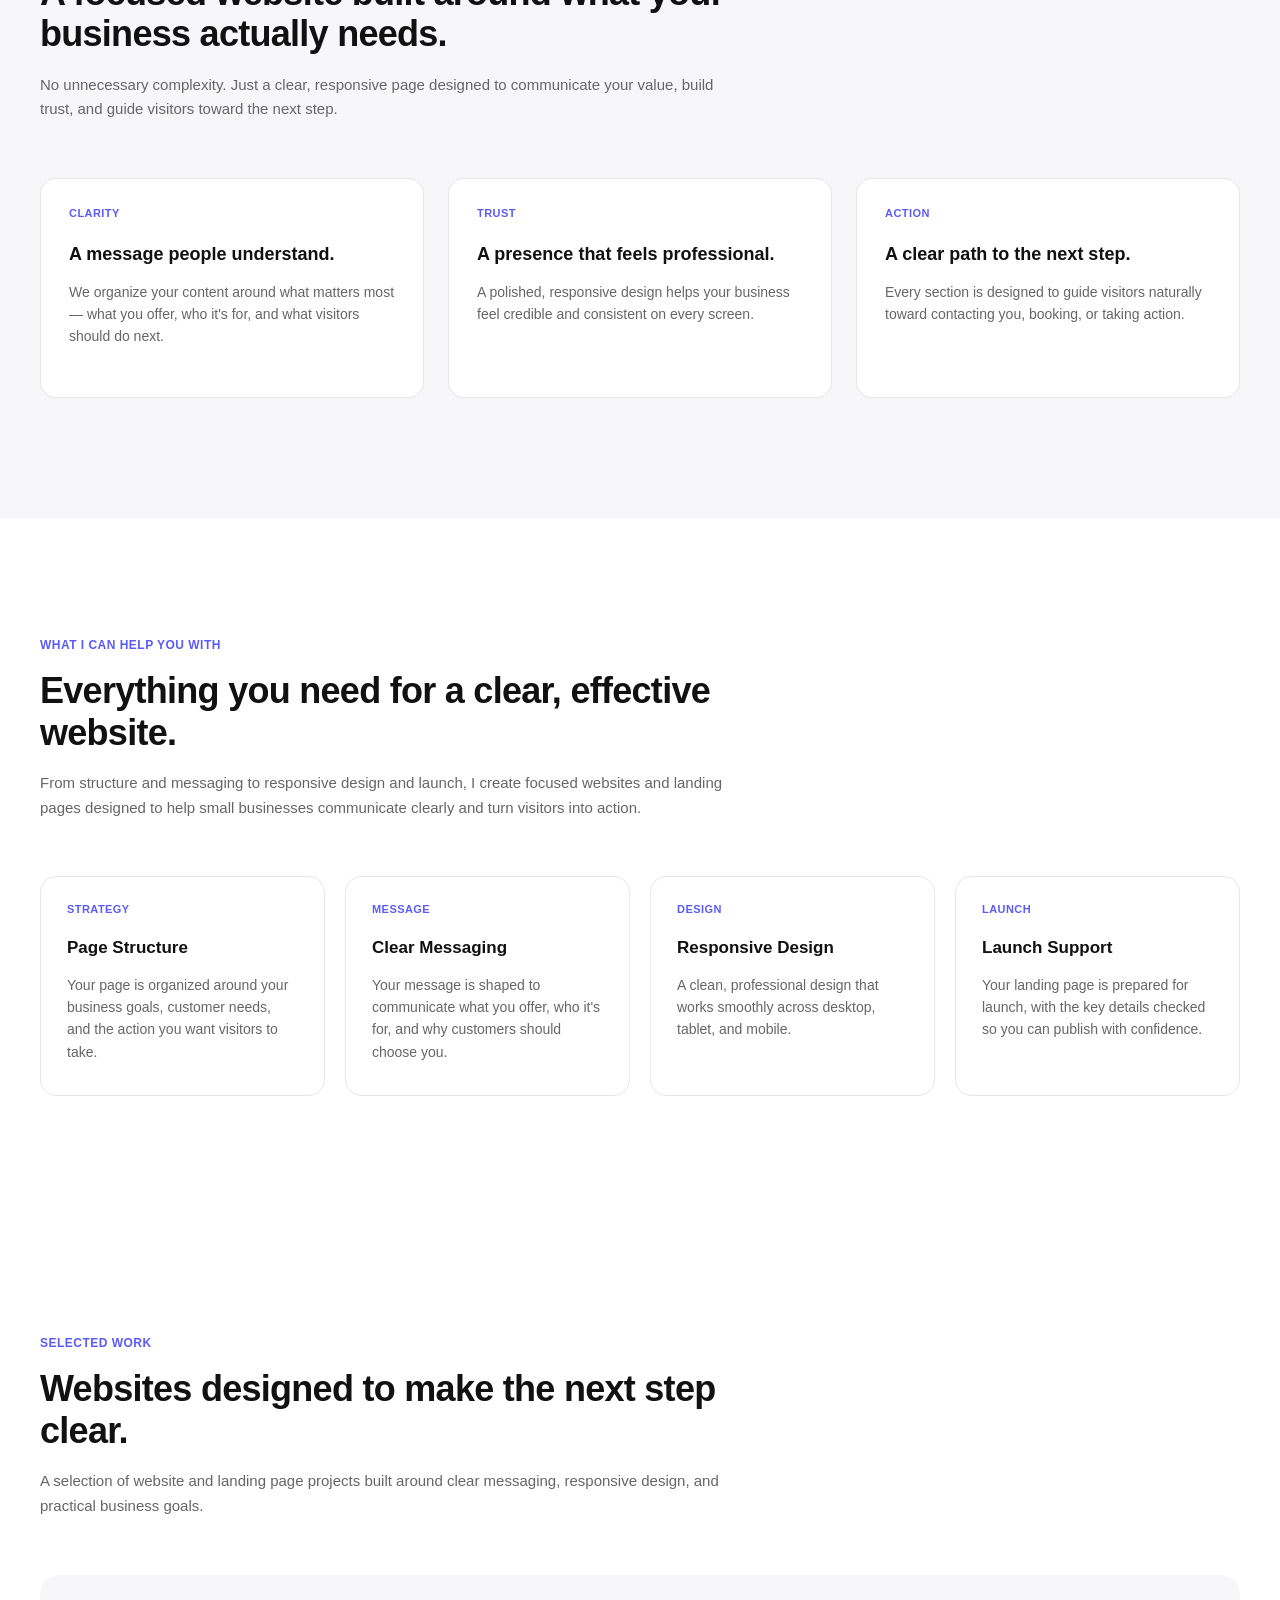
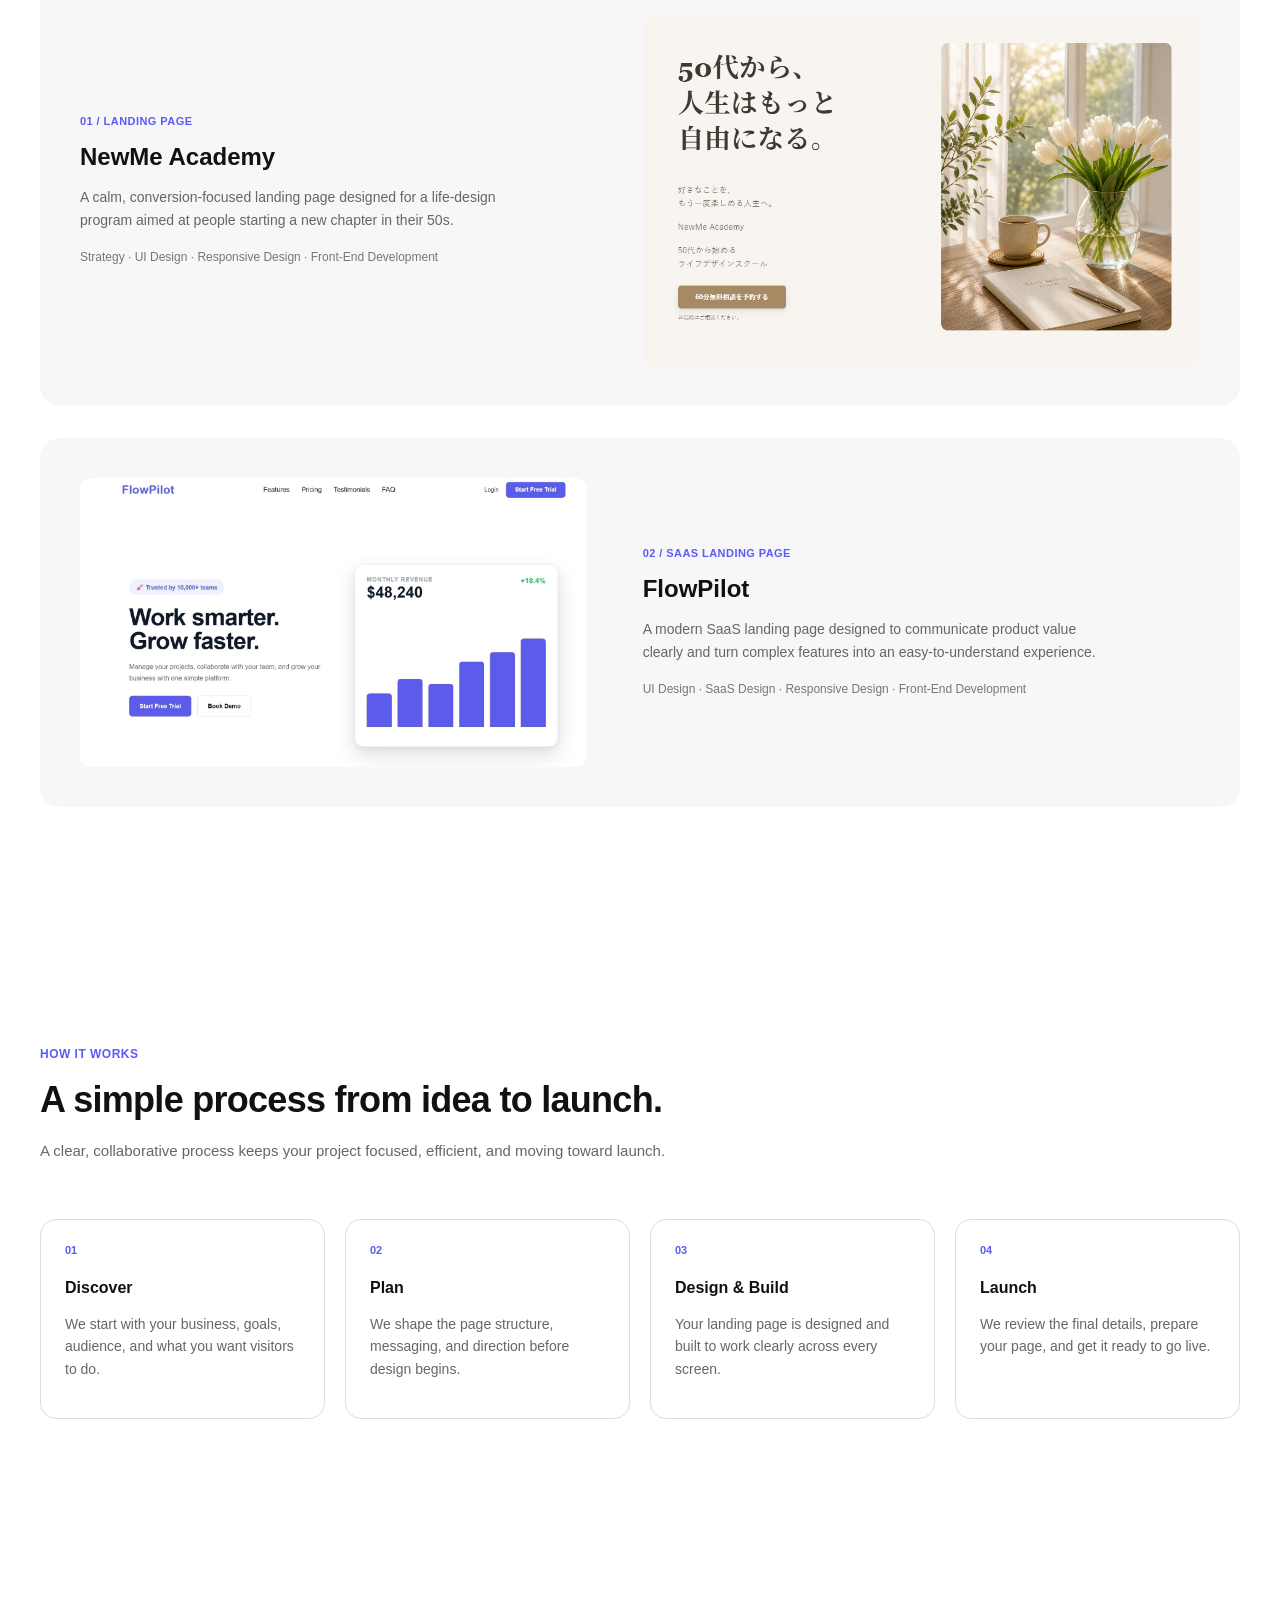
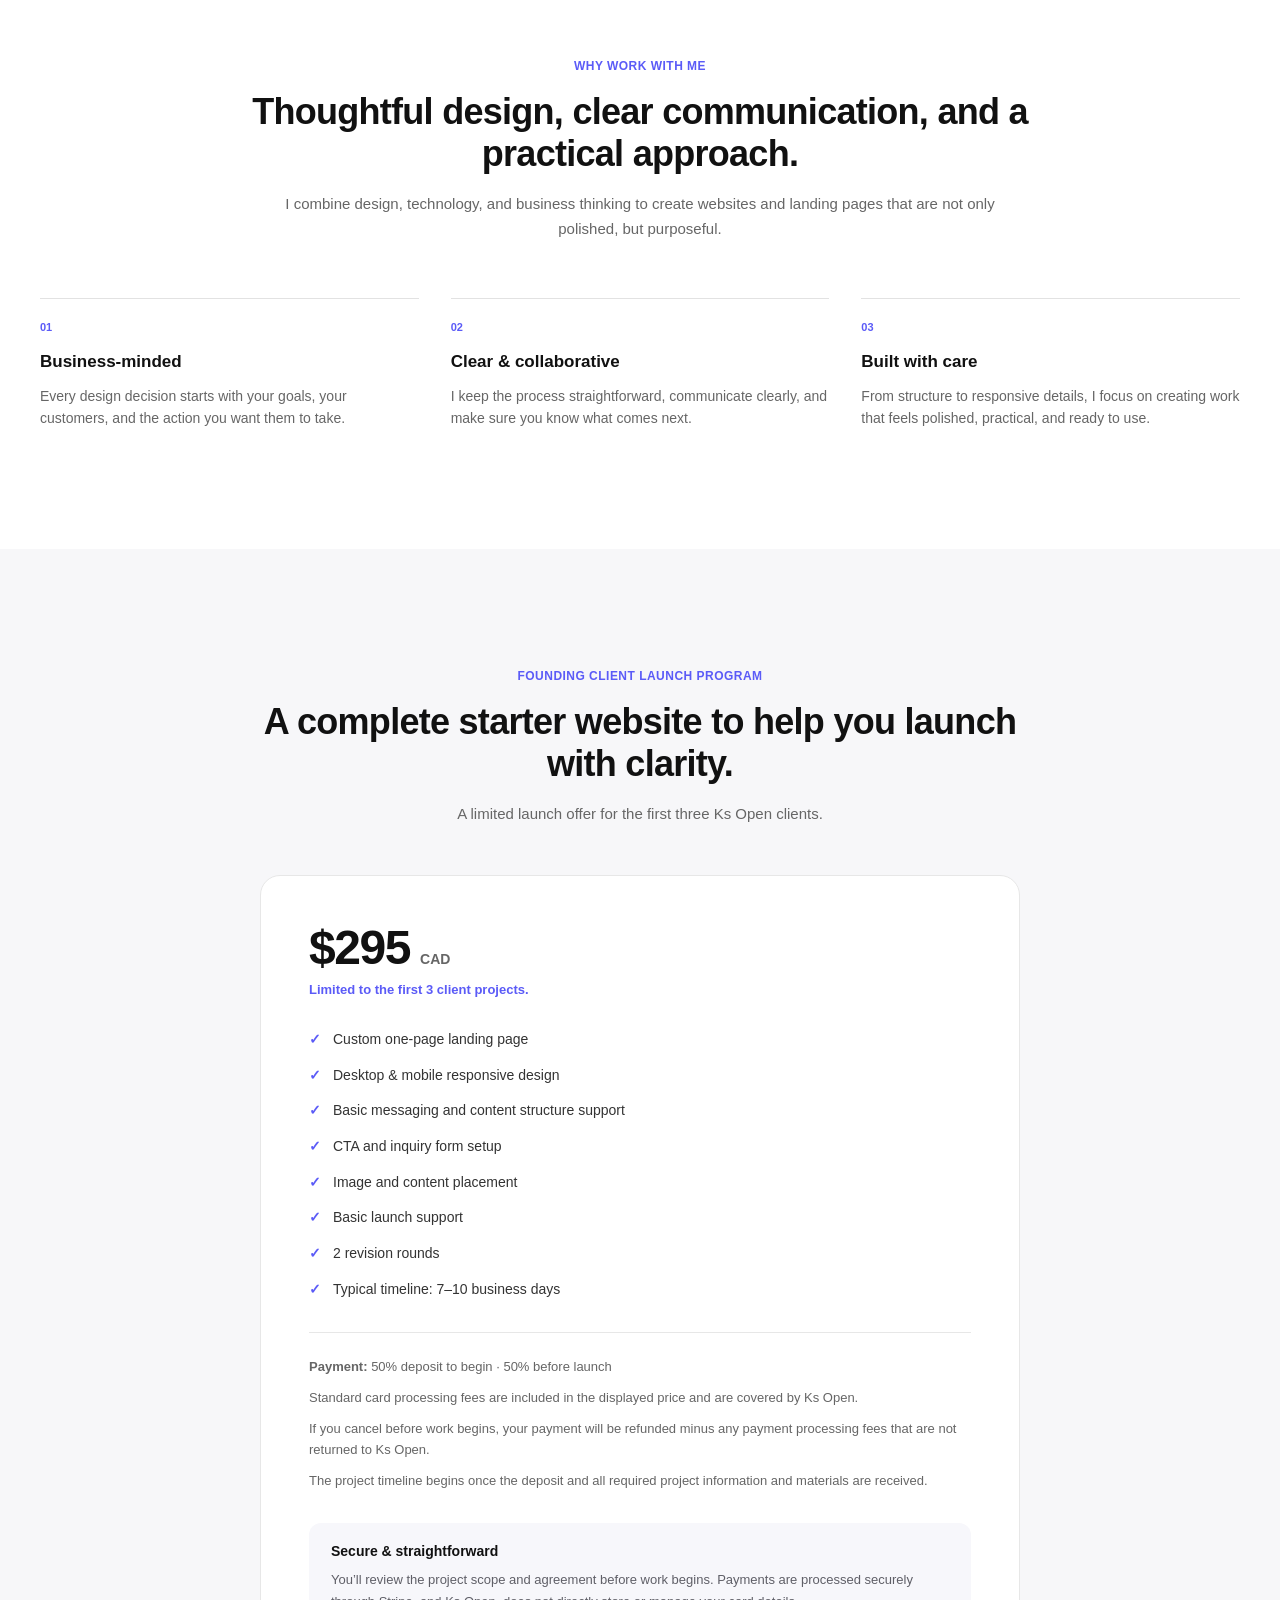
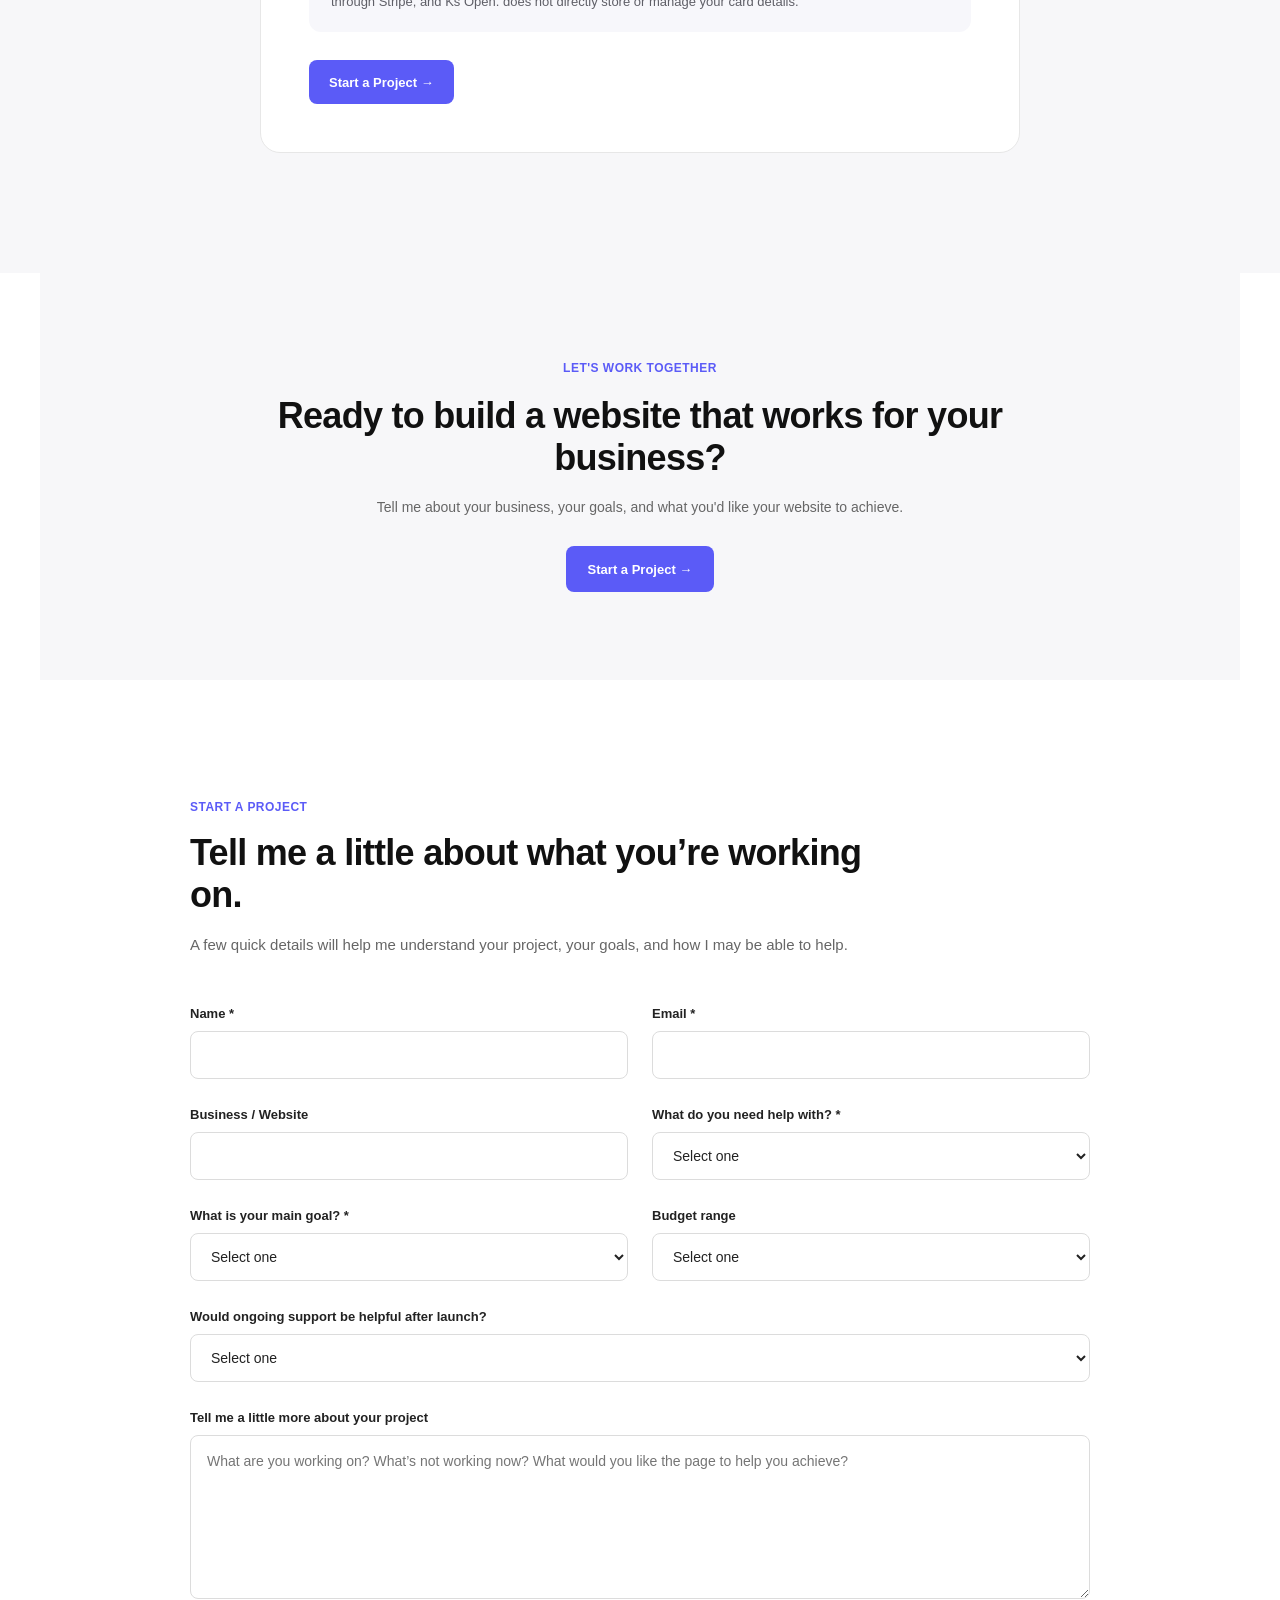
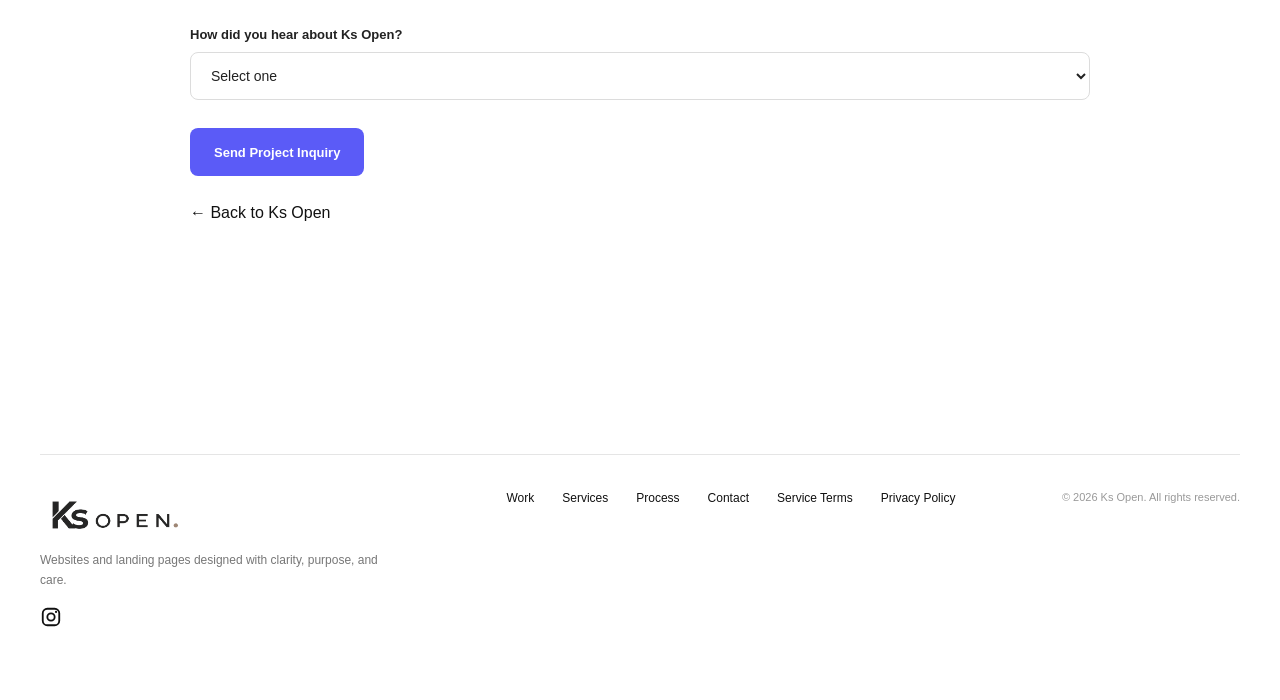
==== commit 3c8c8d21: "Improve SEO and update service content" ====
--- a/index.html
+++ b/index.html
@@ -2,9 +2,9 @@
 <html lang="en">
 <head>
   <meta charset="UTF-8">
-  <meta name="viewport" content="width=device-width, initial-scale=1.0">
-
-  <title>Ks Open. | Landing Page Design</title>
+  <meta name="description" content="Ks Open. creates clear, responsive websites and landing pages for small businesses, with thoughtful design, basic SEO, multilingual options, and practical business integrations.">
+
+  <title>Web Design for Small Businesses | Ks Open.</title>
 
   <link rel="stylesheet" href="style.css">
 </head>
@@ -70,10 +70,10 @@
         </h1>
 
         <p class="hero-description">
-          You've built something worth sharing. Ks Open. creates clear,
-          responsive landing pages that help your customers understand
-          your offer — and make it easier to take the next step.
-        </p>
+  You've built something worth sharing. Ks Open. creates clear,
+  responsive websites and landing pages that help your customers
+  understand your business — and make it easier to take the next step.
+</p>
 
         <div class="hero-actions">
           <a href="#launch-offer" class="btn btn-primary">
@@ -103,9 +103,9 @@
 
           <div class="browser-image">
     <img
-        src="images/ksopen-hero-workspace-02.png"
-        alt="Ks Open web design workspace"
-    >
+  src="images/ksopen-hero-workspace-02.png"
+  alt="Laptop displaying a responsive website design in a creative workspace"
+>
 </div>
 
         </div>
@@ -190,10 +190,11 @@
         A CLEARER WAY FORWARD
       </p>
 
-      <h2>
-        A focused landing page built around what
-        your business actually needs.
-      </h2>
+  <!-- H2 #2 -->
+<h2>
+  A focused website built around what
+  your business actually needs.
+</h2>
 
       <p class="section-intro">
         No unnecessary complexity. Just a clear, responsive page
@@ -254,15 +255,16 @@
         WHAT I CAN HELP YOU WITH
       </p>
 
-      <h2>
-        Everything you need for a clear, effective landing page.
-      </h2>
+<!-- H2 #3 -->
+<h2>
+  Everything you need for a clear, effective website.
+</h2>
 
       <p class="section-intro">
-        From structure and messaging to responsive design and launch,
-        I create focused landing pages designed to help small businesses
-        communicate clearly and turn visitors into action.
-      </p>
+  From structure and messaging to responsive design and launch,
+  I create focused websites and landing pages designed to help small businesses
+  communicate clearly and turn visitors into action.
+</p>
 
     </div>
 
@@ -325,15 +327,16 @@
     <div class="work-header">
       <p class="section-eyebrow">SELECTED WORK</p>
 
-      <h2>
-        Landing pages designed to make the
-        next step clear.
-      </h2>
+      <!-- H2 #4 -->
+<h2>
+  Websites designed to make the
+  next step clear.
+</h2>
 
       <p class="section-intro">
-        A selection of focused landing page projects built around
-        clear messaging, responsive design, and practical business goals.
-      </p>
+  A selection of website and landing page projects built around
+  clear messaging, responsive design, and practical business goals.
+</p>
     </div>
 
     <article class="work-project">
@@ -478,15 +481,15 @@
       </p>
 
       <h2>
-        Thoughtful design, clear communication, and
-        a practical approach.
-      </h2>
-
-      <p class="section-intro">
-        I combine design, technology, and business thinking
-        to create landing pages that are not only polished,
-        but purposeful.
-      </p>
+  Thoughtful design, clear communication, and
+  a practical approach.
+</h2>
+
+<p class="section-intro">
+  I combine design, technology, and business thinking
+  to create websites and landing pages that are not only polished,
+  but purposeful.
+</p>
 
     </div>
 
@@ -549,12 +552,12 @@
       </p>
 
       <h2>
-        A complete landing page to help you launch with clarity.
-      </h2>
-
-      <p class="section-intro">
-        A limited launch offer for the first three Ks Open clients.
-      </p>
+  A complete starter website to help you launch with clarity.
+</h2>
+
+<p class="section-intro">
+  A limited launch offer for the first three Ks Open clients.
+</p>
 
     </div>
 
@@ -636,13 +639,13 @@
     </p>
 
     <h2>
-      Ready to build a landing page that works for your business?
-    </h2>
-
-    <p class="cta-description">
-      Tell me about your business, your goals, and what you'd like
-      your landing page to achieve.
-    </p>
+  Ready to build a website that works for your business?
+</h2>
+
+<p class="cta-description">
+  Tell me about your business, your goals, and what you'd like
+  your website to achieve.
+</p>
 
     <a href="#inquiry" class="cta-button">
   Start a Project →
@@ -821,31 +824,74 @@
 
       <div class="footer-brand">
 
-        <a href="#top" class="footer-logo-link">
-          <img
-            src="images/ks-open-logo-primary-horizontal-v1.png"
-            alt="Ks Open."
-            class="footer-logo-image"
-          >
-        </a>
-
-        <p>
-          Landing pages designed with clarity,
-          purpose, and care.
-        </p>
-
-      </div>
-
+  <a href="#top" class="footer-logo-link">
+    <img
+      src="images/ks-open-logo-primary-horizontal-v1.png"
+      alt="Ks Open."
+      class="footer-logo-image"
+    >
+  </a>
+
+  <p>
+    Websites and landing pages designed with clarity,
+    purpose, and care.
+  </p>
+
+  <div class="footer-social">
+
+    <a
+      href="https://www.instagram.com/ksopen.digital/"
+      class="footer-social-link"
+      target="_blank"
+      rel="noopener noreferrer"
+      aria-label="Ks Open. Instagram"
+    >
+      <svg
+        class="footer-social-icon instagram-icon"
+        viewBox="0 0 24 24"
+        aria-hidden="true"
+      >
+        <rect
+          x="3"
+          y="3"
+          width="18"
+          height="18"
+          rx="5"
+          fill="none"
+          stroke="currentColor"
+          stroke-width="2"
+        />
+
+        <circle
+          cx="12"
+          cy="12"
+          r="4"
+          fill="none"
+          stroke="currentColor"
+          stroke-width="2"
+        />
+
+        <circle
+          cx="17.5"
+          cy="6.5"
+          r="1.2"
+          fill="currentColor"
+        />
+      </svg>
+
+    </a>
+
+  </div>
+
+</div>
       <nav class="footer-nav">
-        <a href="#work">Work</a>
-        <a href="#services">Services</a>
-        <a href="#process">Process</a>
-        <a href="#contact">Contact</a>
-        <a href="./terms.html">Service Terms</a>
-        <a href="./privacy.html">Privacy Policy</a>
-      </nav>
-
-    </div>
+  <a href="#work">Work</a>
+  <a href="#services">Services</a>
+  <a href="#process">Process</a>
+  <a href="#contact">Contact</a>
+  <a href="./terms.html">Service Terms</a>
+  <a href="./privacy.html">Privacy Policy</a>
+</nav>
 
     <p class="footer-copy">
       © 2026 Ks Open. All rights reserved.
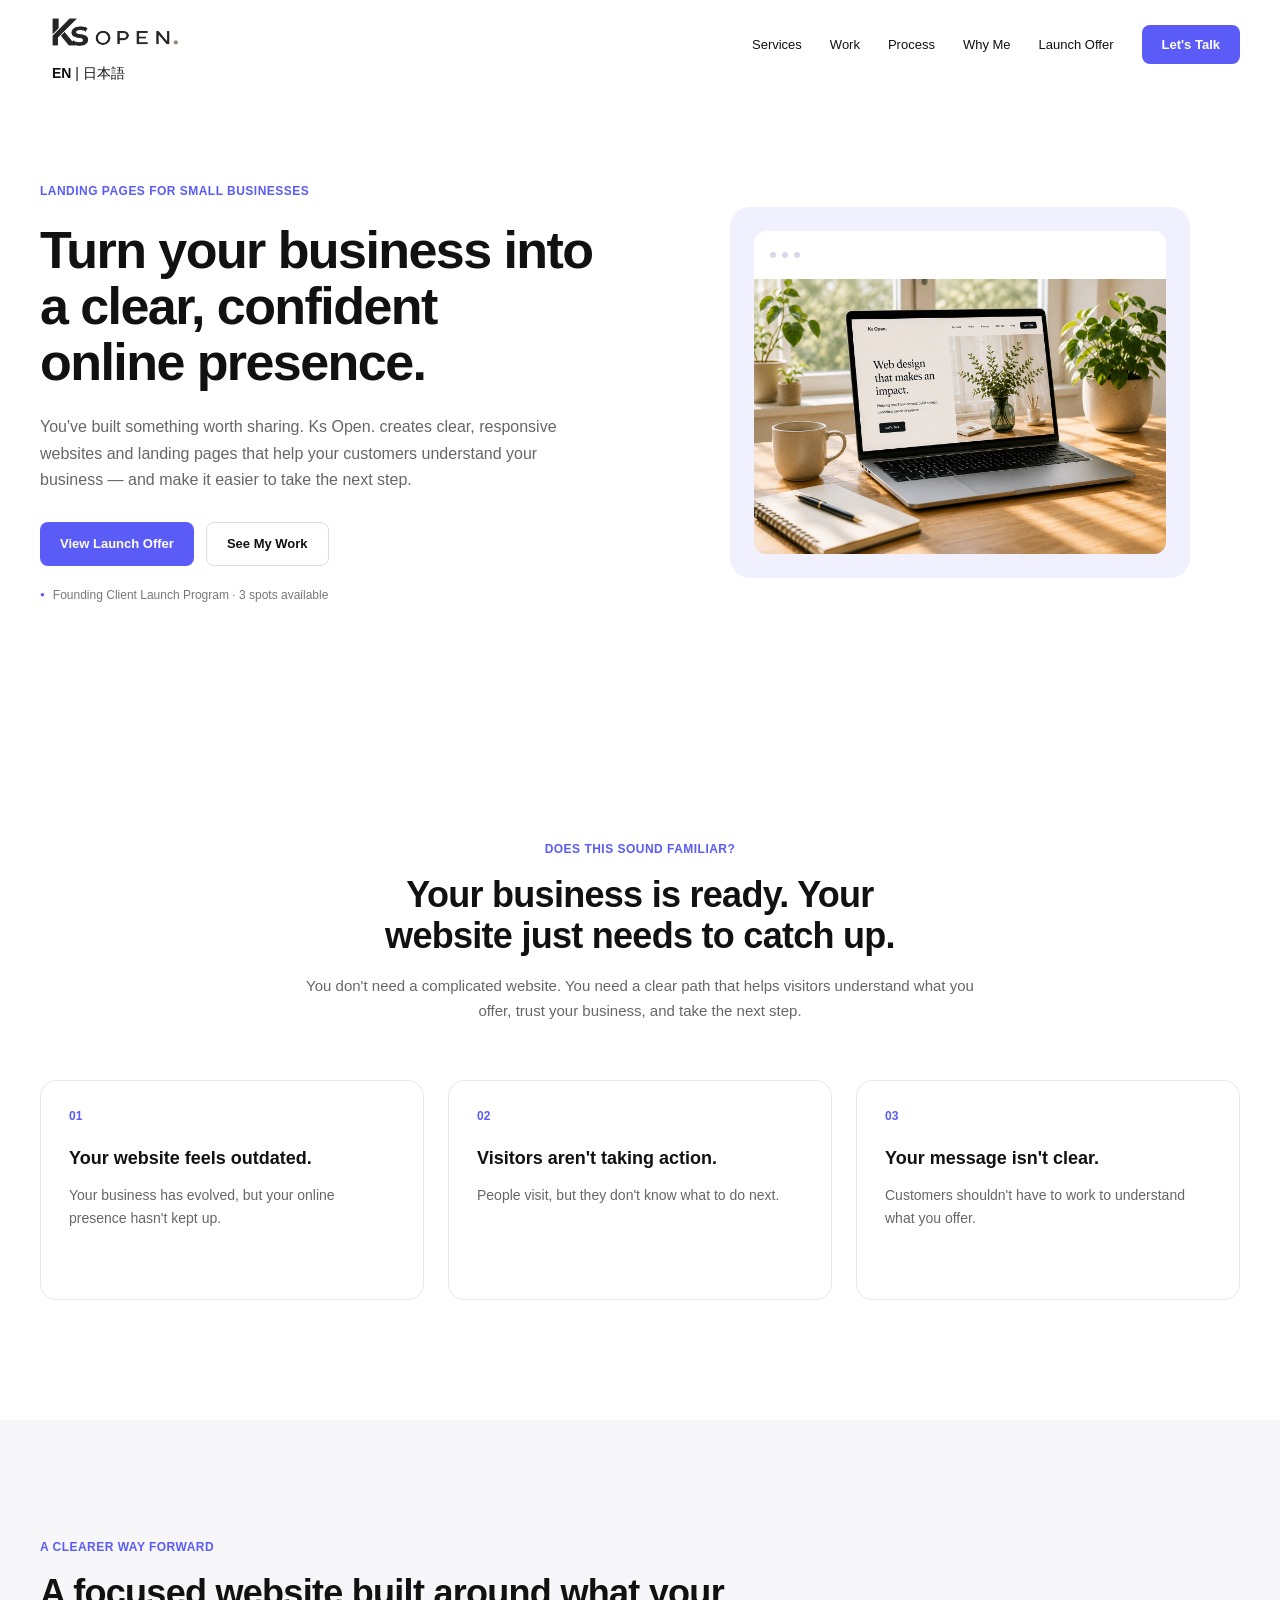
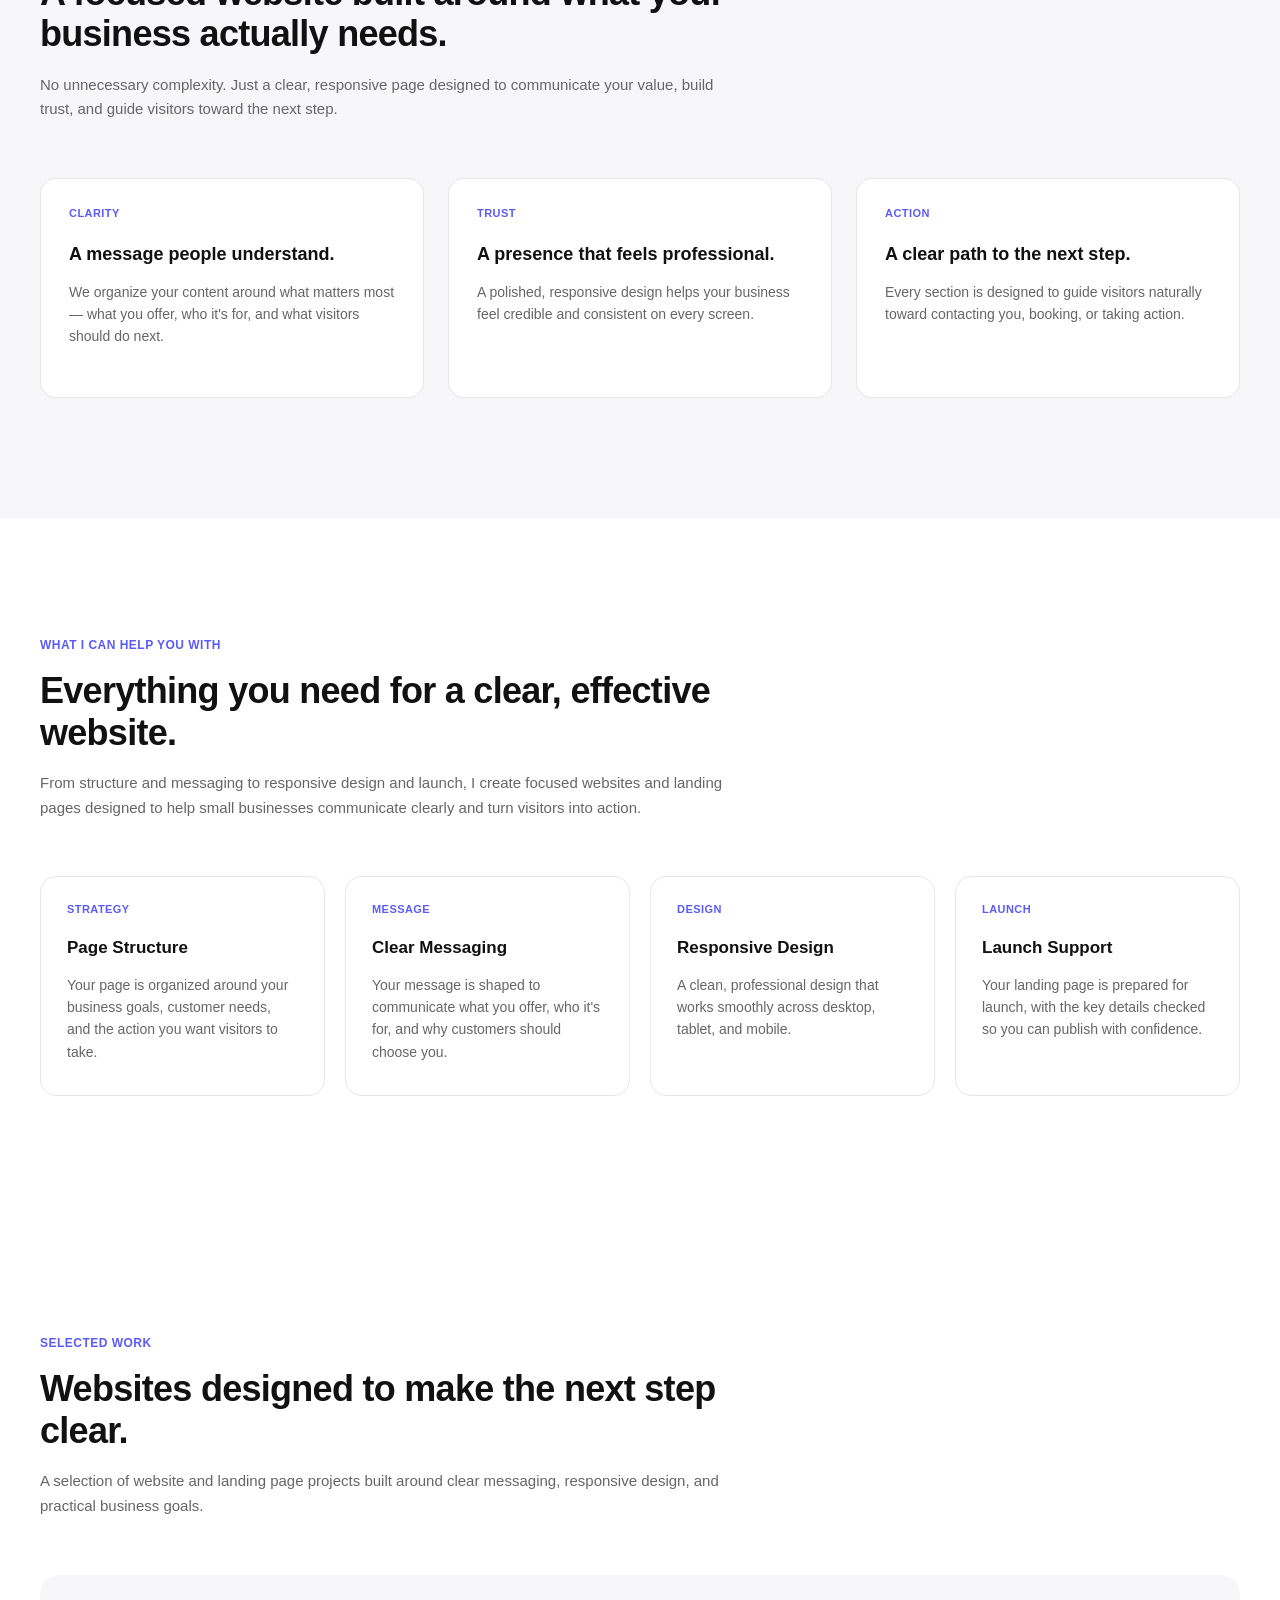
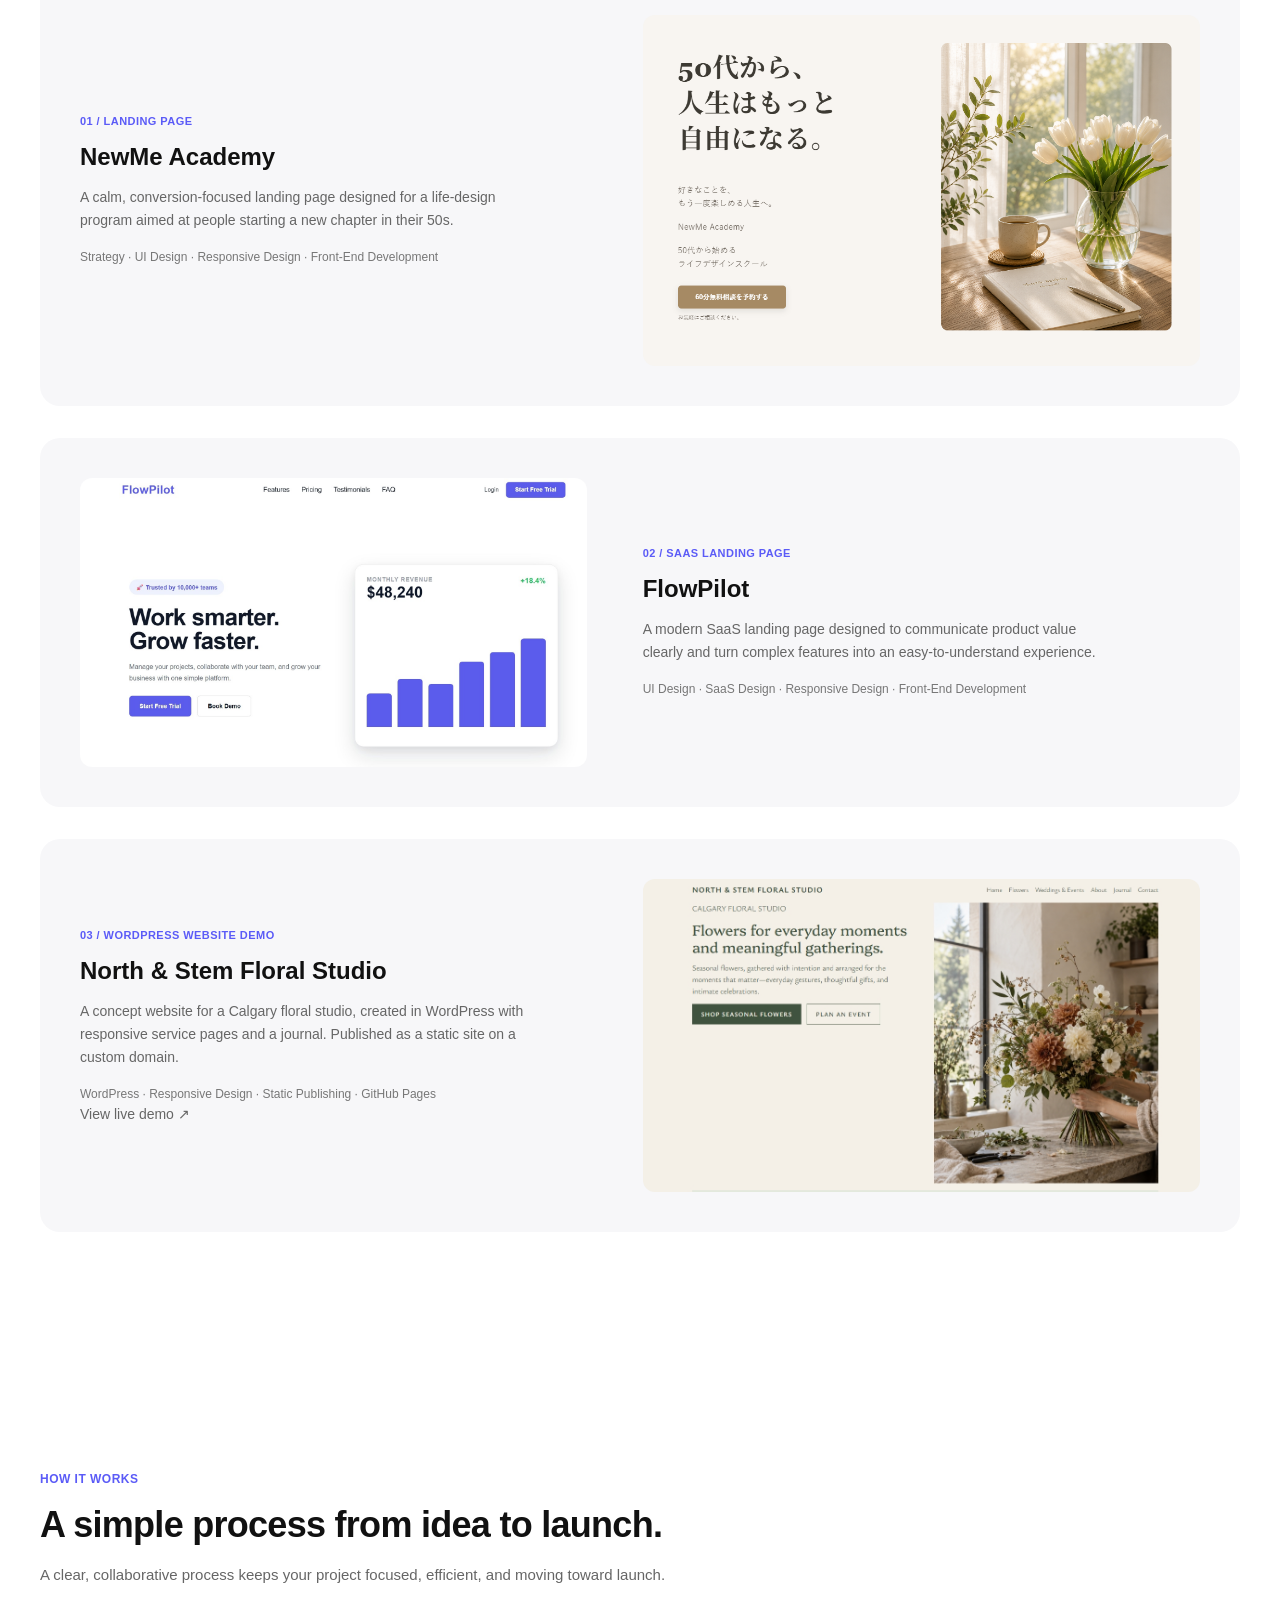
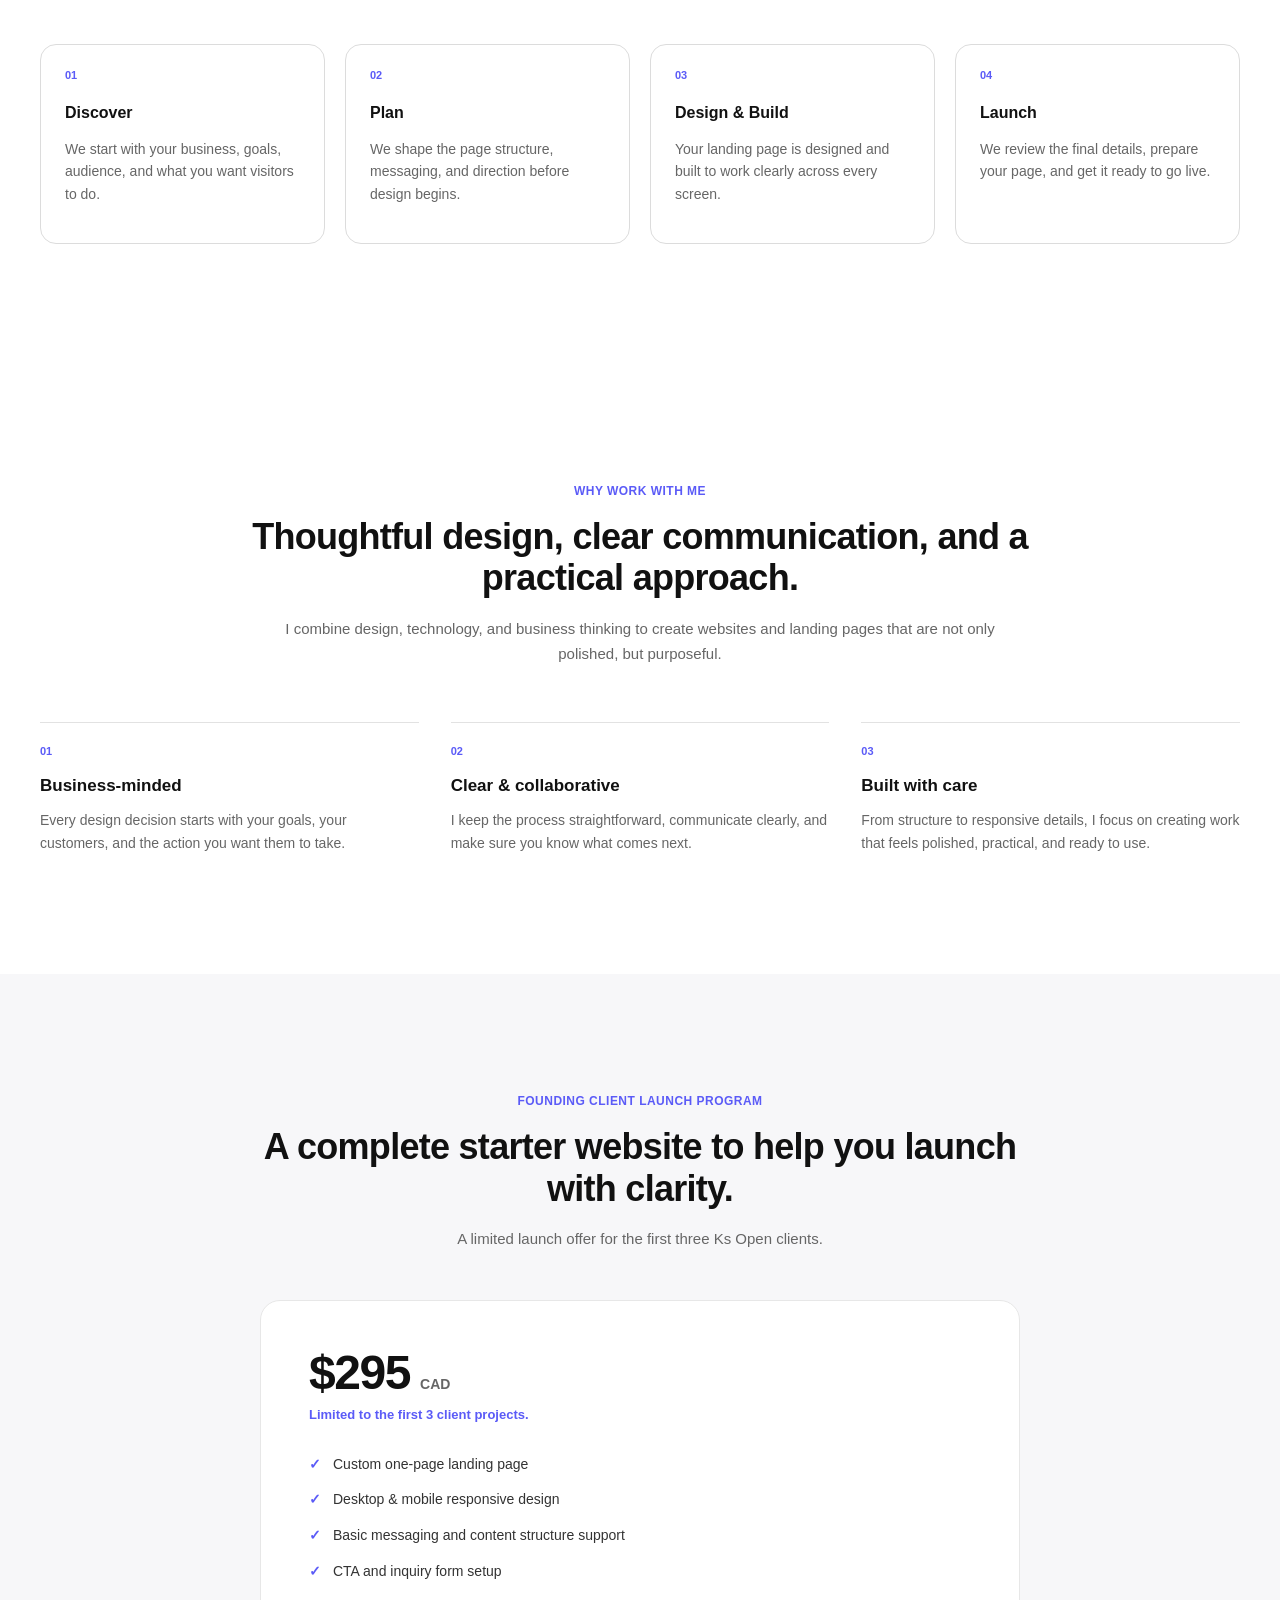
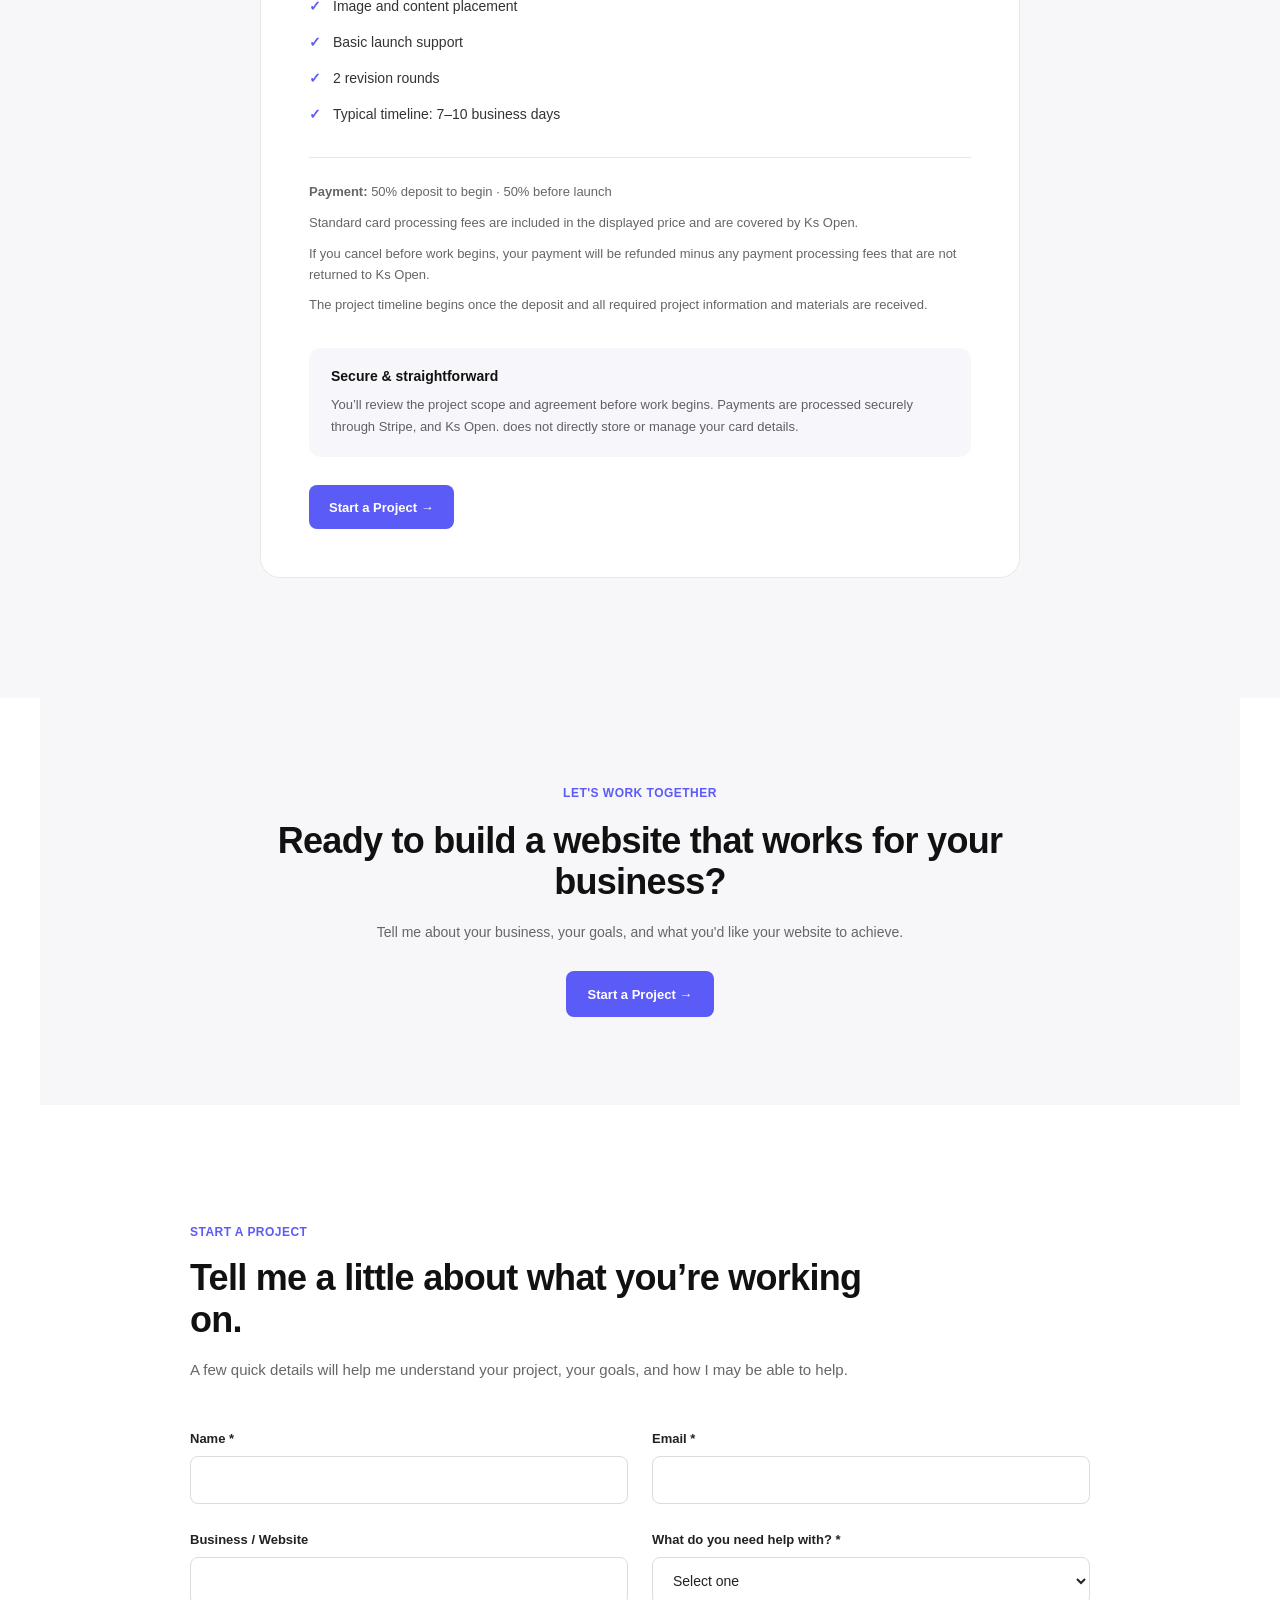
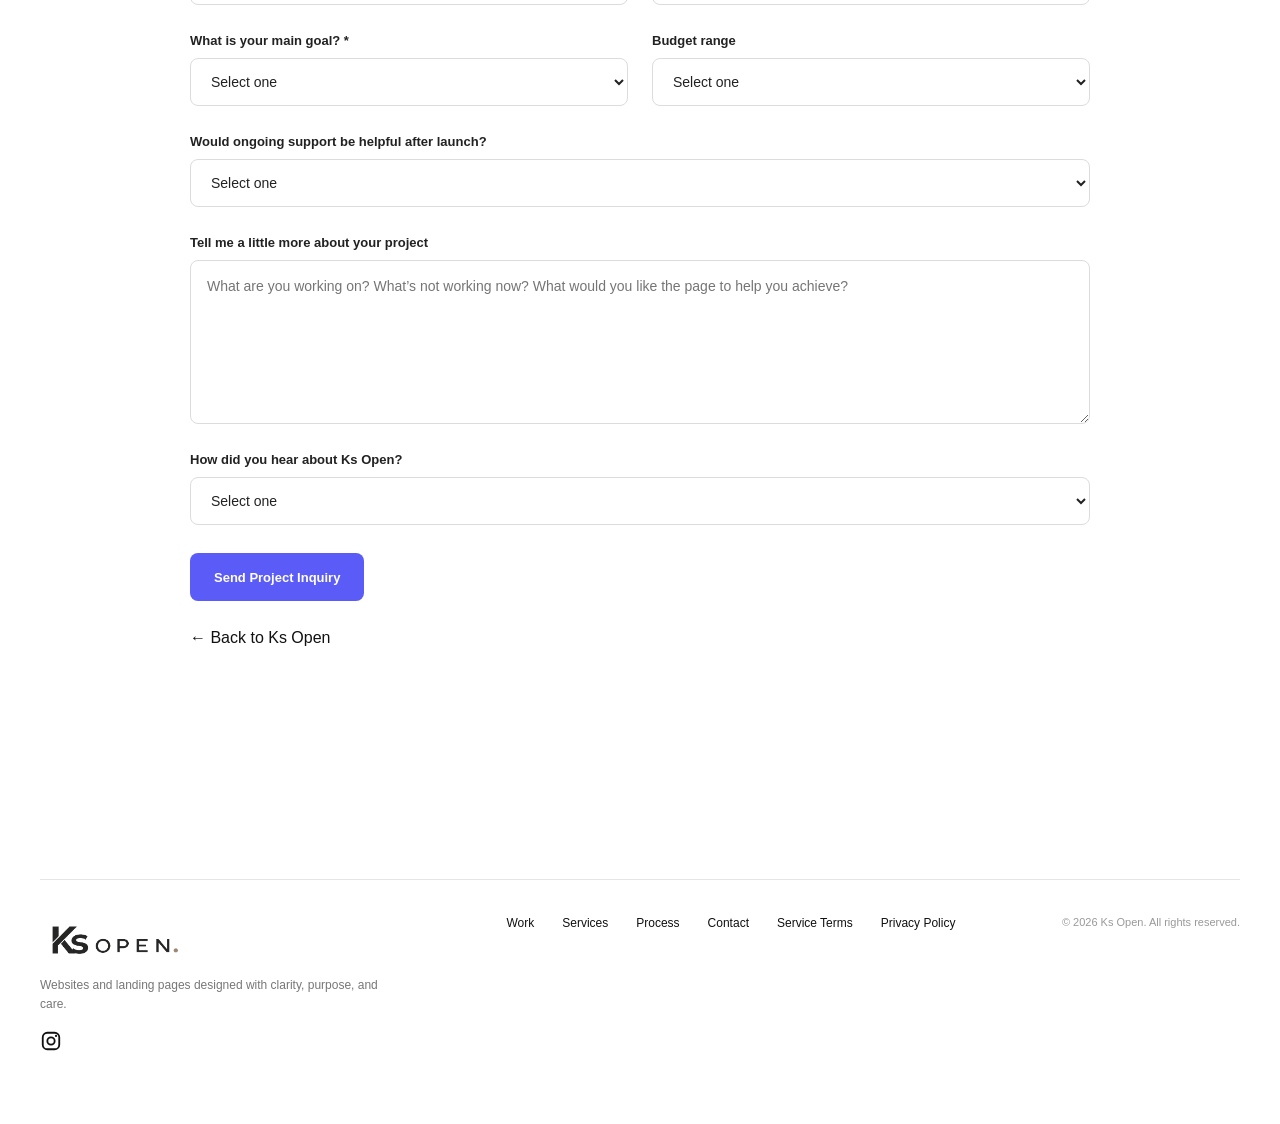
==== commit 67d40a5a: "Add North and Stem portfolio project" ====
--- a/index.html
+++ b/index.html
@@ -2,13 +2,20 @@
 <html lang="en">
 <head>
   <meta charset="UTF-8">
+  <meta name="viewport" content="width=device-width, initial-scale=1.0">
+
   <meta name="description" content="Ks Open. creates clear, responsive websites and landing pages for small businesses, with thoughtful design, basic SEO, multilingual options, and practical business integrations.">
 
   <title>Web Design for Small Businesses | Ks Open.</title>
+
+  <link rel="canonical" href="https://ksopen.ca/">
+
+  <link rel="alternate" hreflang="en" href="https://ksopen.ca/">
+  <link rel="alternate" hreflang="ja" href="https://ksopen.ca/ja/">
+  <link rel="alternate" hreflang="x-default" href="https://ksopen.ca/">
 
   <link rel="stylesheet" href="style.css">
 </head>
-
 <body id="top">
 
     <!-- Navigation -->
@@ -389,6 +396,38 @@
         <p class="project-meta">
           UI Design · SaaS Design · Responsive Design · Front-End Development
         </p>
+      </div>
+
+    </article>
+        <article class="work-project">
+
+      <div class="project-info">
+        <span class="project-label">03 / WORDPRESS WEBSITE DEMO</span>
+
+        <h3>North &amp; Stem Floral Studio</h3>
+
+        <p>
+          A concept website for a Calgary floral studio, created in
+          WordPress with responsive service pages and a journal.
+          Published as a static site on a custom domain.
+        </p>
+
+        <p class="project-meta">
+          WordPress · Responsive Design · Static Publishing · GitHub Pages
+        </p>
+
+        <p>
+          <a href="https://north-stem.ksopen.ca/" target="_blank" rel="noopener noreferrer">
+            View live demo ↗
+          </a>
+        </p>
+      </div>
+
+      <div class="project-visual">
+        <img
+          src="images/north-stem-preview.jpeg"
+          alt="North and Stem Floral Studio website demo"
+        >
       </div>
 
     </article>
--- a/style.css
+++ b/style.css
@@ -14,7 +14,9 @@
   color: #111111;
   background: #ffffff;
 }
-
+.ja-page .hero h1 {
+  font-size: 48px;
+}
 a {
   color: inherit;
   text-decoration: none;
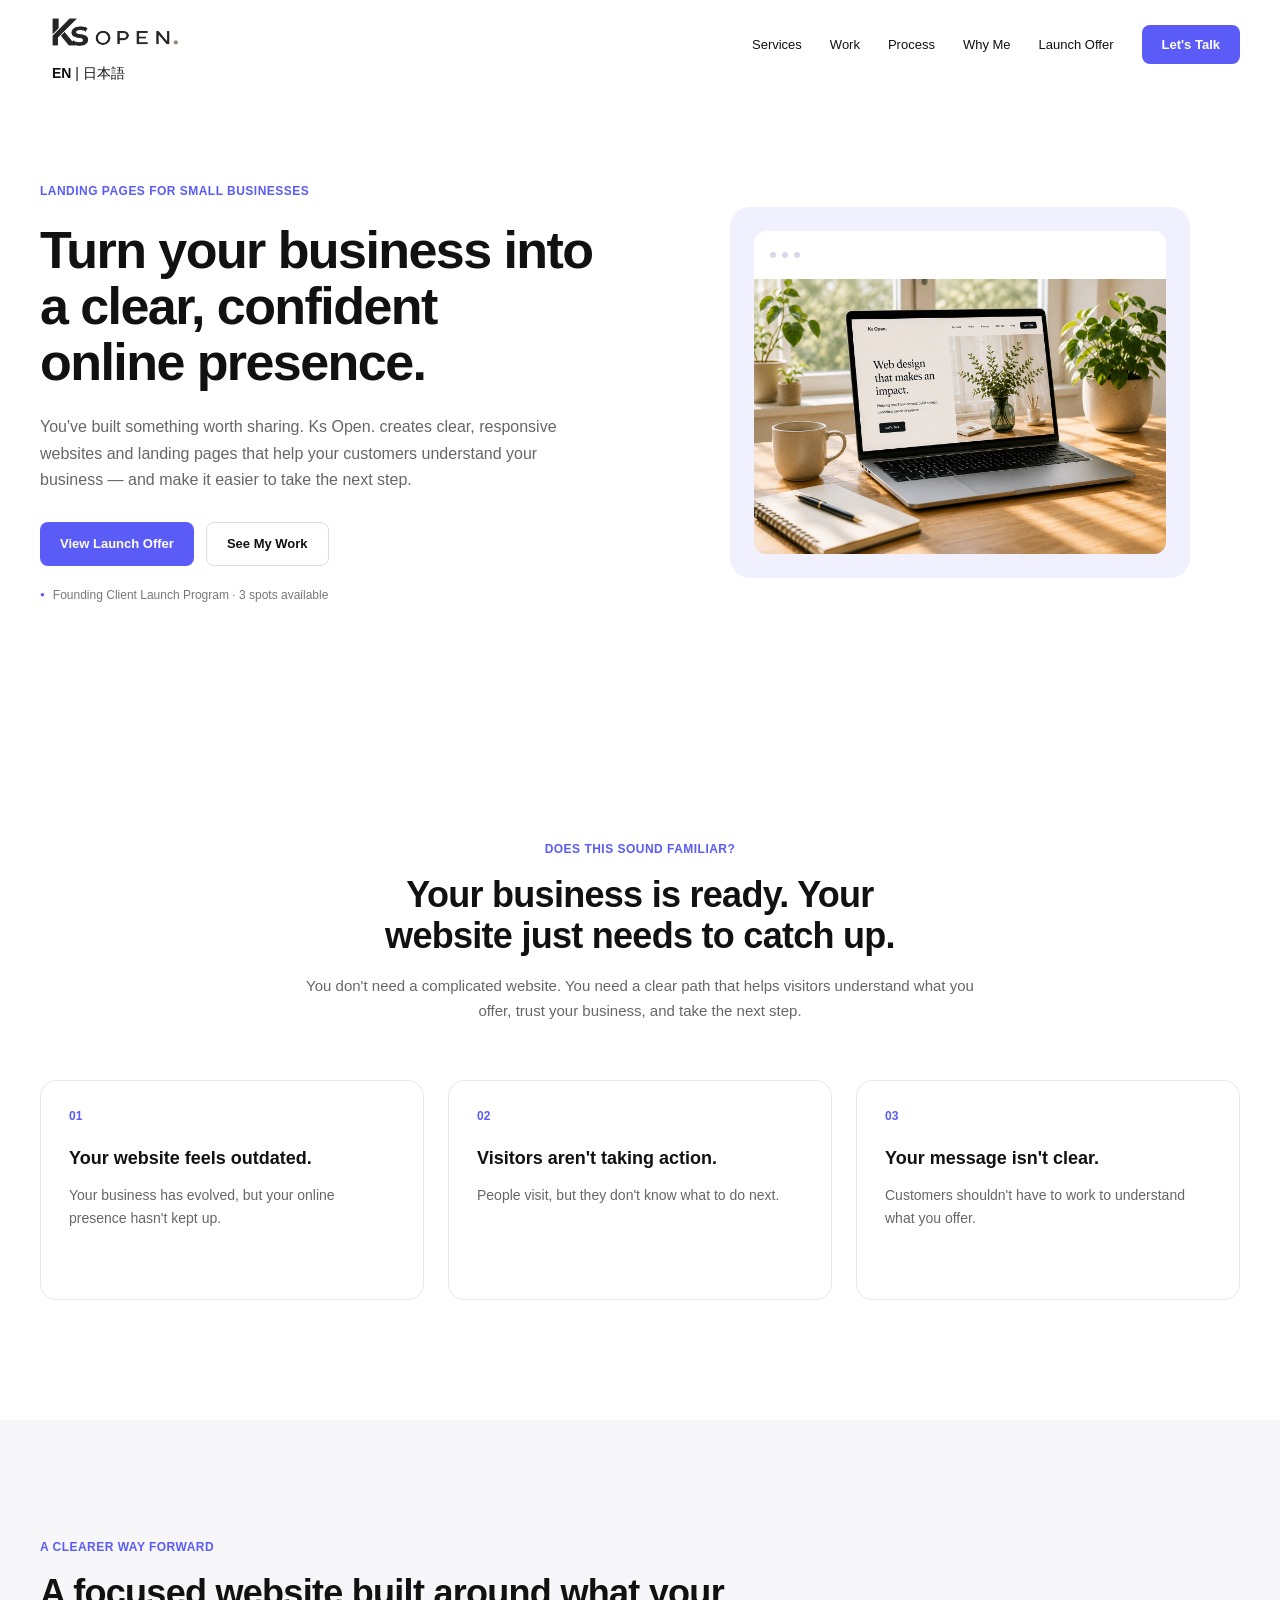
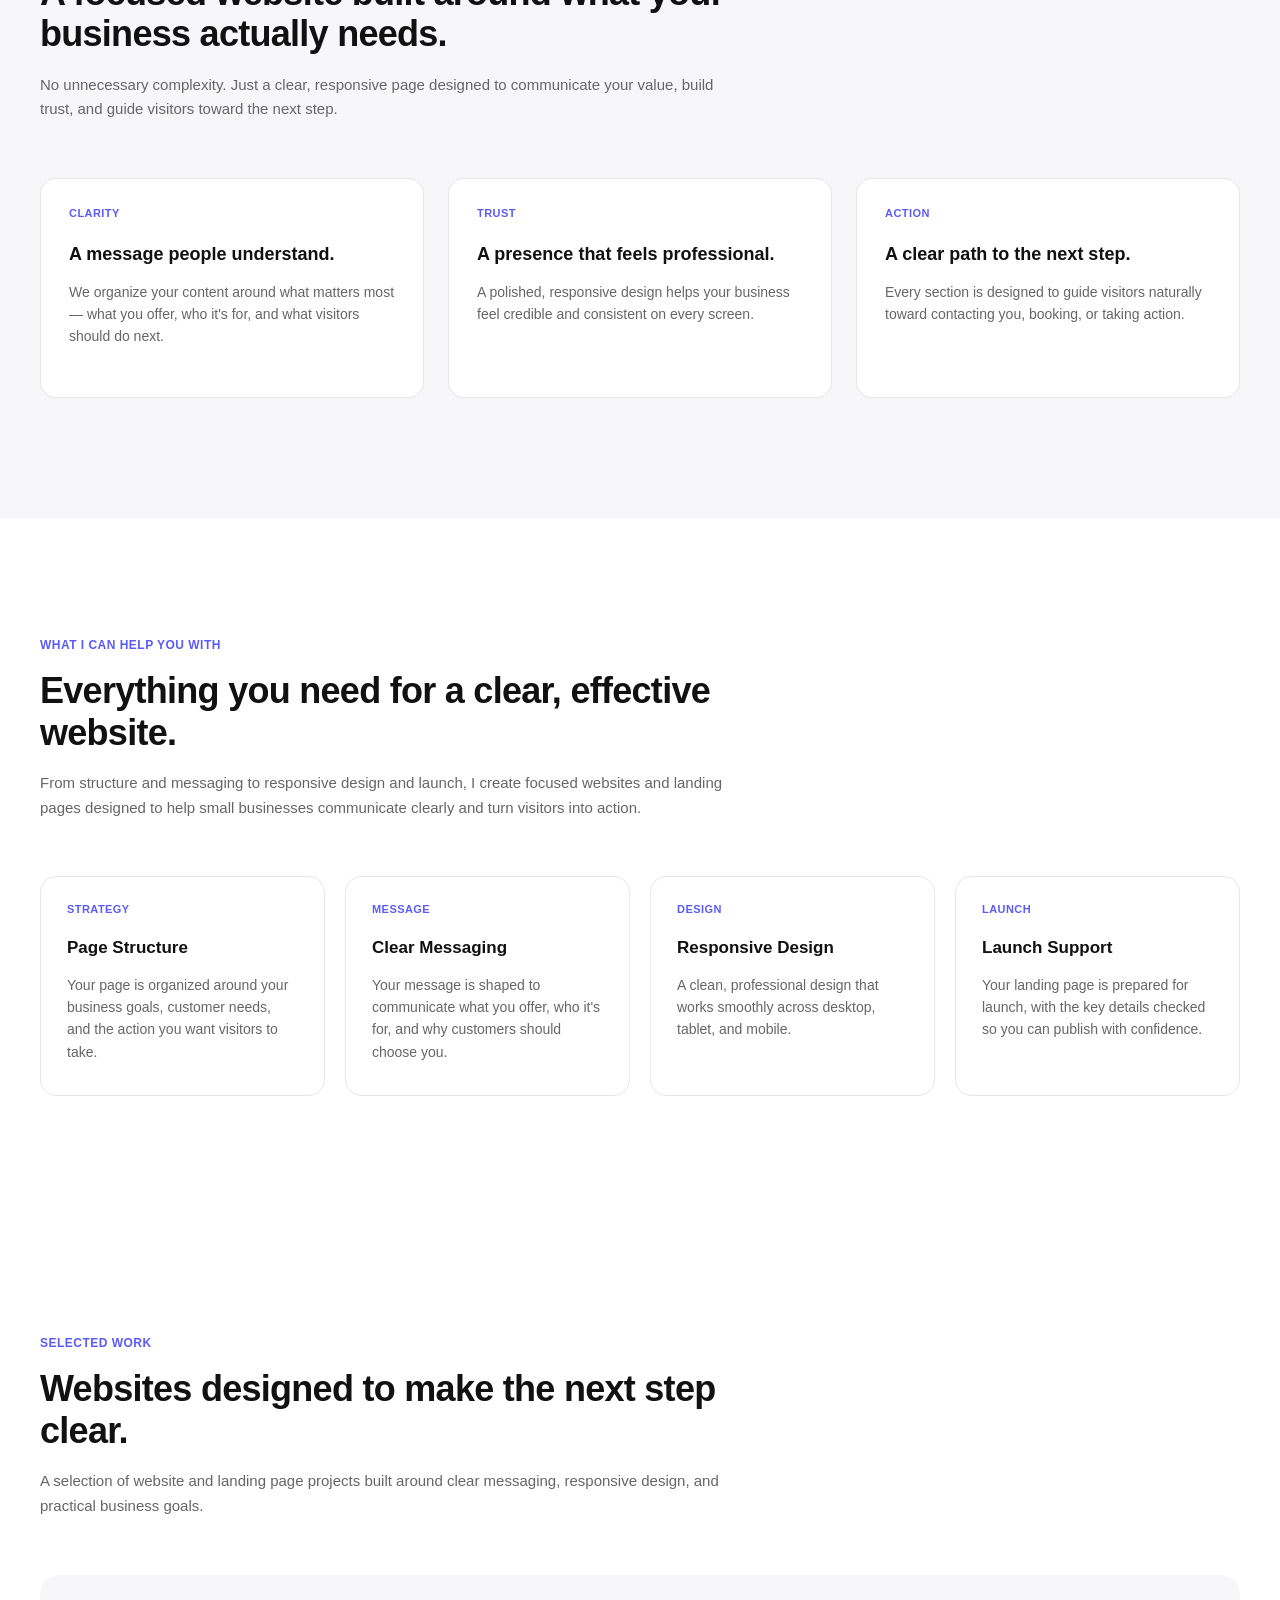
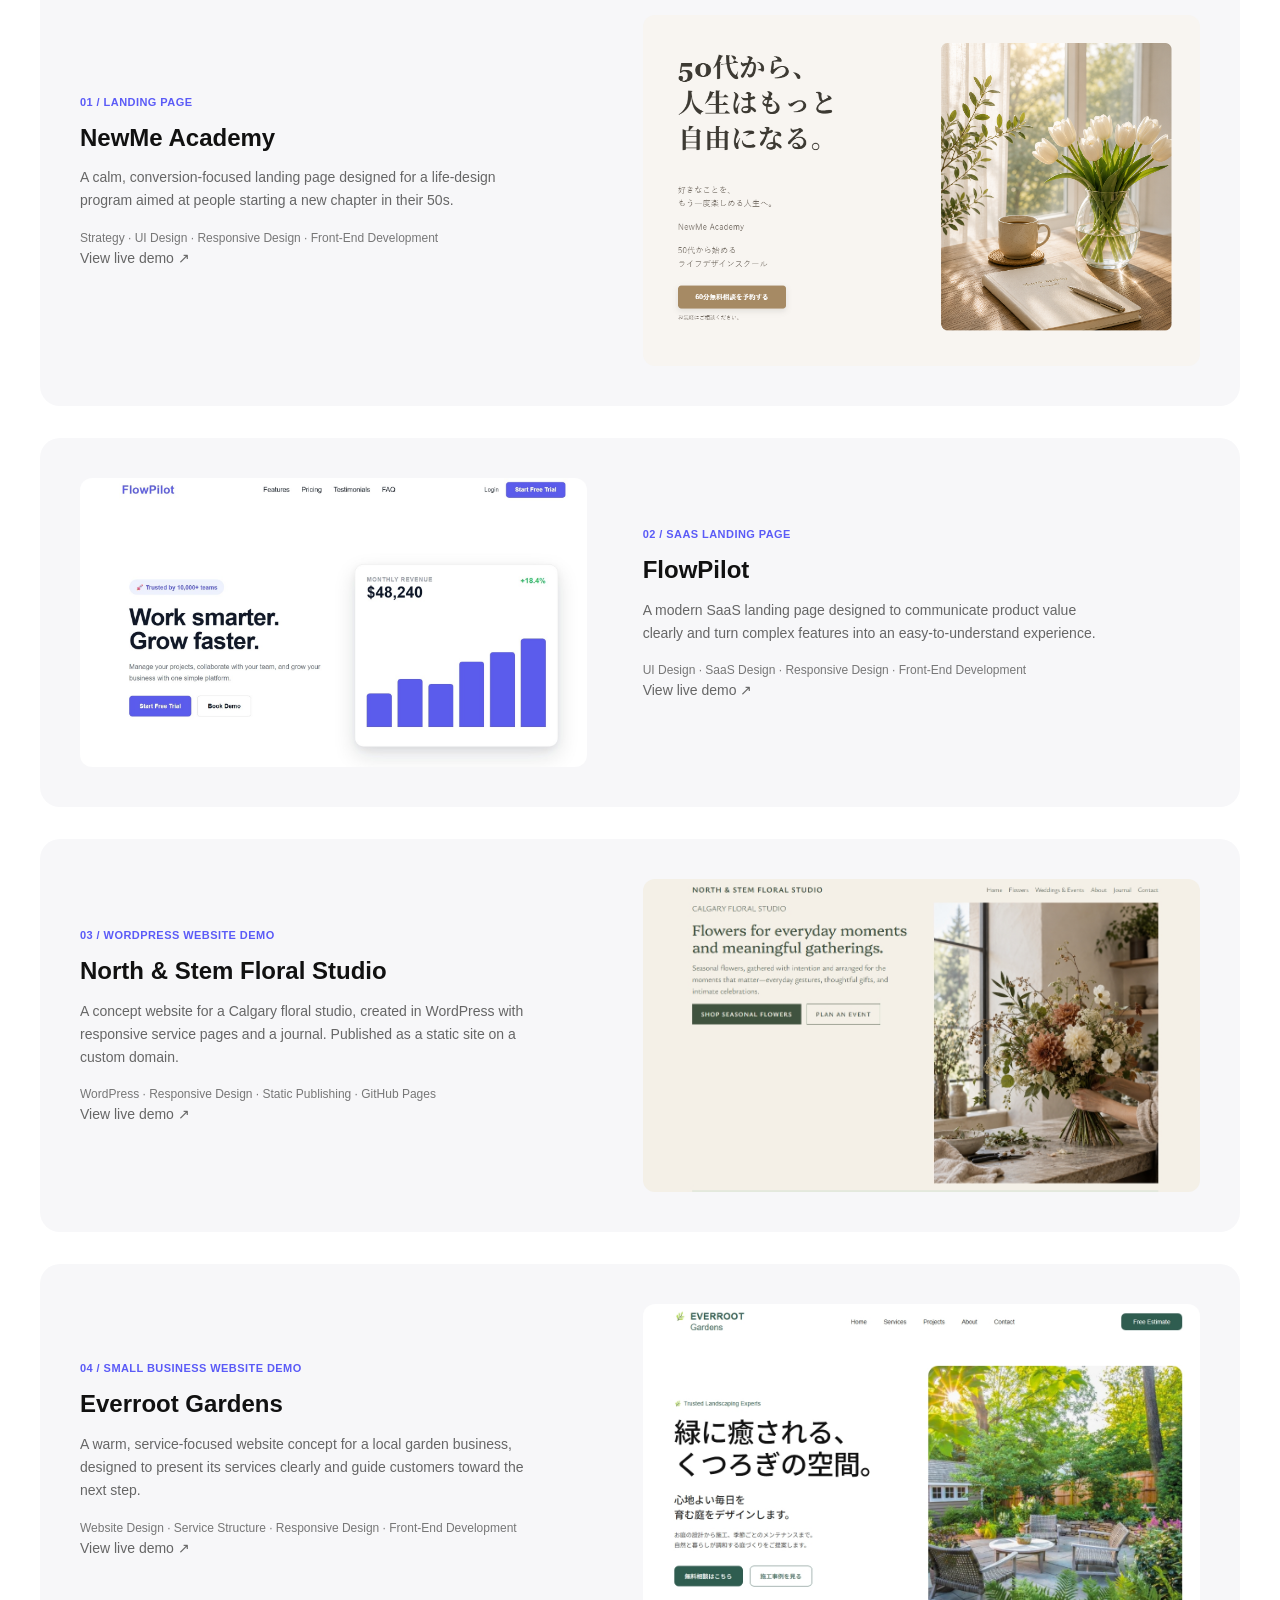
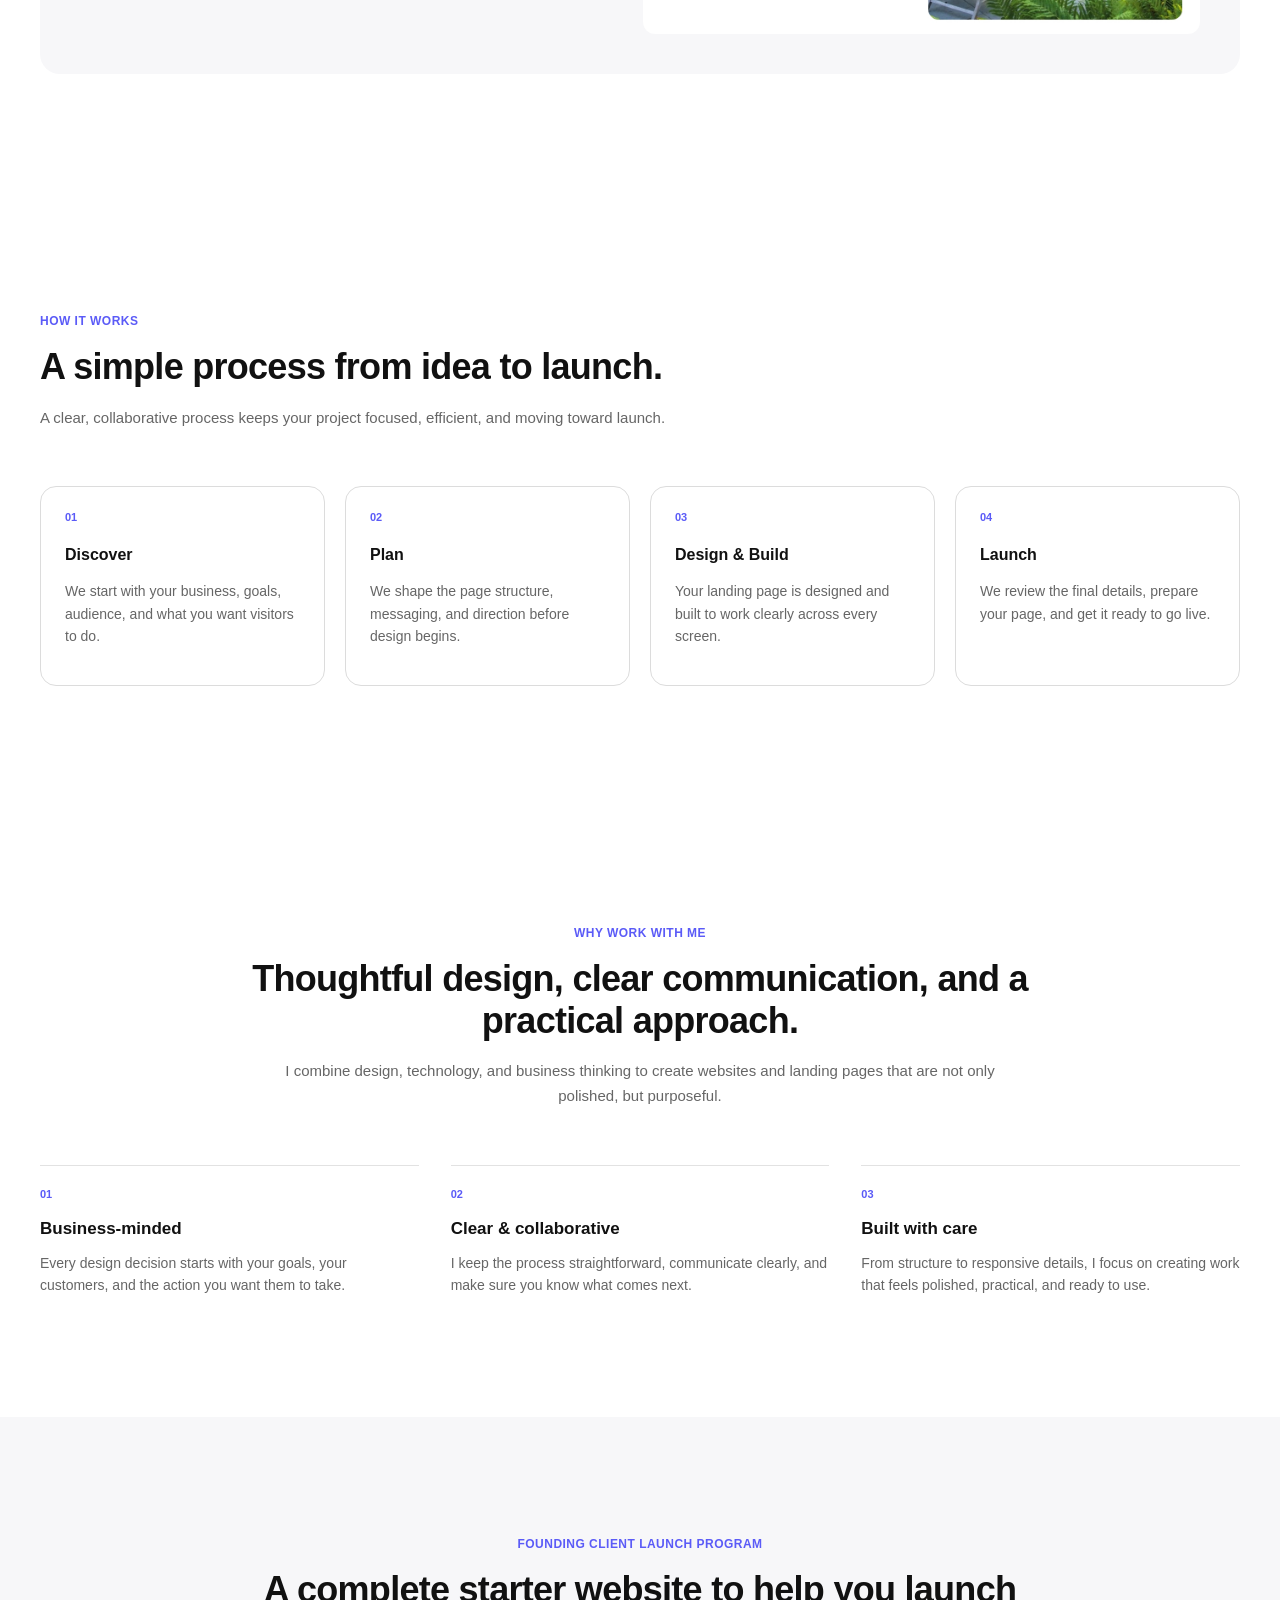
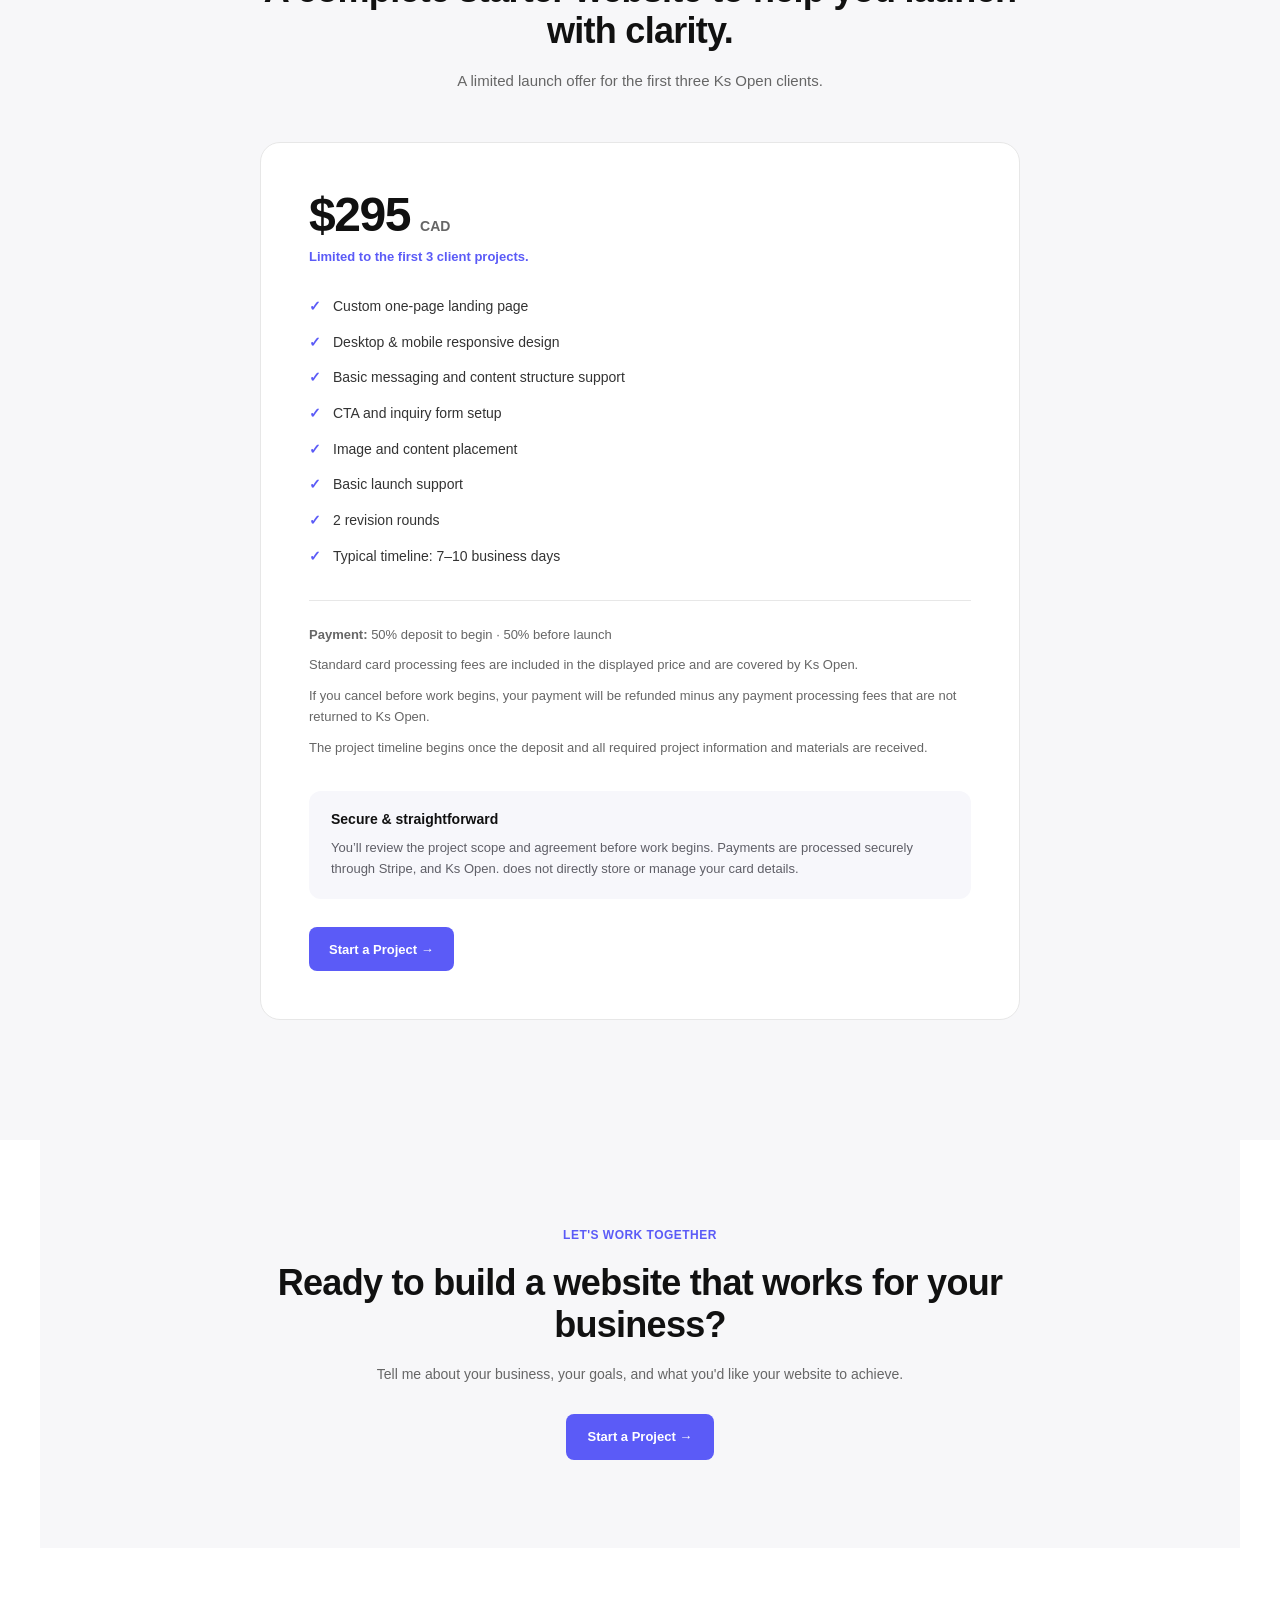
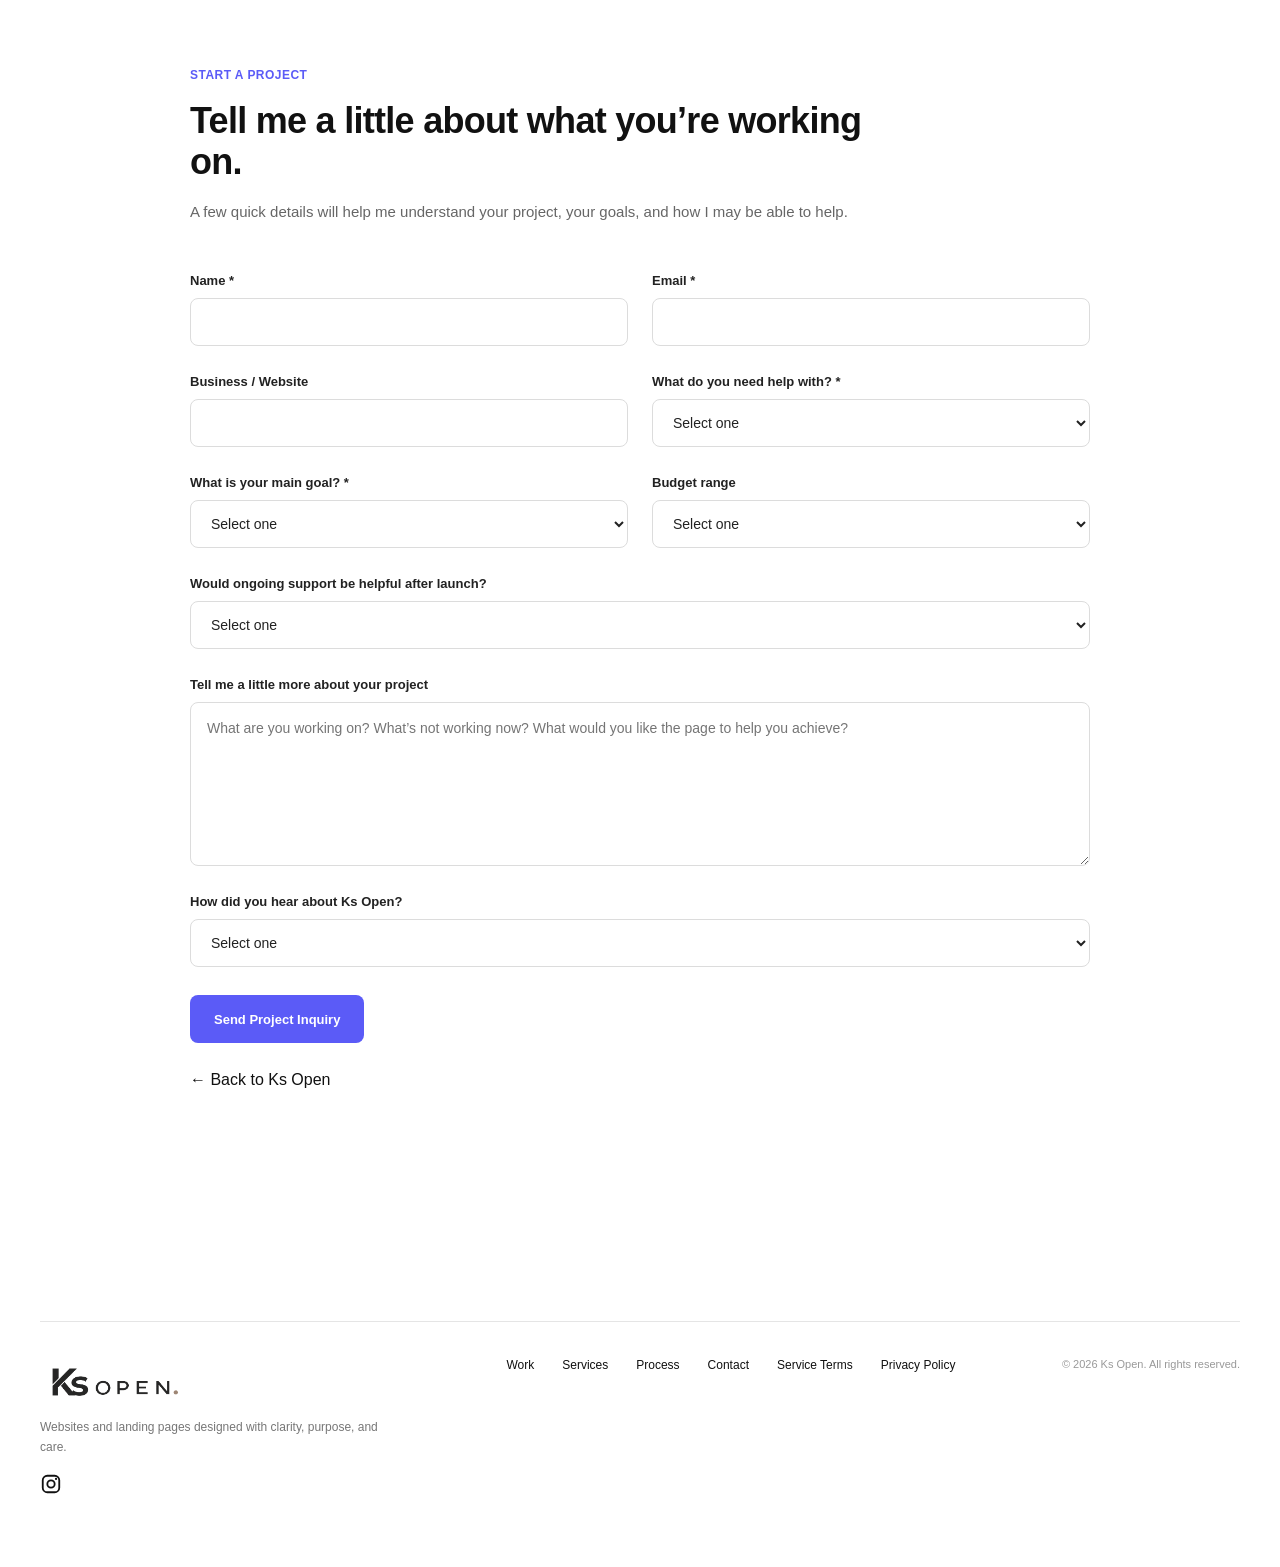
==== commit 8e43ab0c: "Add portfolio links and Everroot Gardens project" ====
--- a/index.html
+++ b/index.html
@@ -362,8 +362,15 @@
         <p class="project-meta">
           Strategy · UI Design · Responsive Design · Front-End Development
         </p>
-      </div>
-
+        <p>
+  <a href="https://moimoinene-gugu.github.io/portfolio-01-newme-academy/"
+     target="_blank"
+     rel="noopener noreferrer">
+    View live demo ↗
+  </a>
+</p>
+      </div>
+      
       <div class="project-visual">
         <img
           src="images/newme-academy-preview.png"
@@ -396,6 +403,13 @@
         <p class="project-meta">
           UI Design · SaaS Design · Responsive Design · Front-End Development
         </p>
+        <p>
+  <a href="https://moimoinene-gugu.github.io/portfolio-02-flowpilot/"
+     target="_blank"
+     rel="noopener noreferrer">
+    View live demo ↗
+  </a>
+</p>
       </div>
 
     </article>
@@ -431,7 +445,40 @@
       </div>
 
     </article>
-
+<article class="work-project">
+
+  <div class="project-info">
+    <span class="project-label">04 / SMALL BUSINESS WEBSITE DEMO</span>
+
+    <h3>Everroot Gardens</h3>
+
+    <p>
+      A warm, service-focused website concept for a local garden
+      business, designed to present its services clearly and guide
+      customers toward the next step.
+    </p>
+
+    <p class="project-meta">
+      Website Design · Service Structure · Responsive Design · Front-End Development
+    </p>
+
+    <p>
+      <a href="https://moimoinene-gugu.github.io/portfolio-04-everroot-gardens/"
+         target="_blank"
+         rel="noopener noreferrer">
+        View live demo ↗
+      </a>
+    </p>
+  </div>
+
+  <div class="project-visual">
+    <img
+      src="images/everroot-preview.jpeg"
+      alt="Everroot Gardens small business website demo"
+    >
+  </div>
+
+</article>
   </div>
 
 </section>
